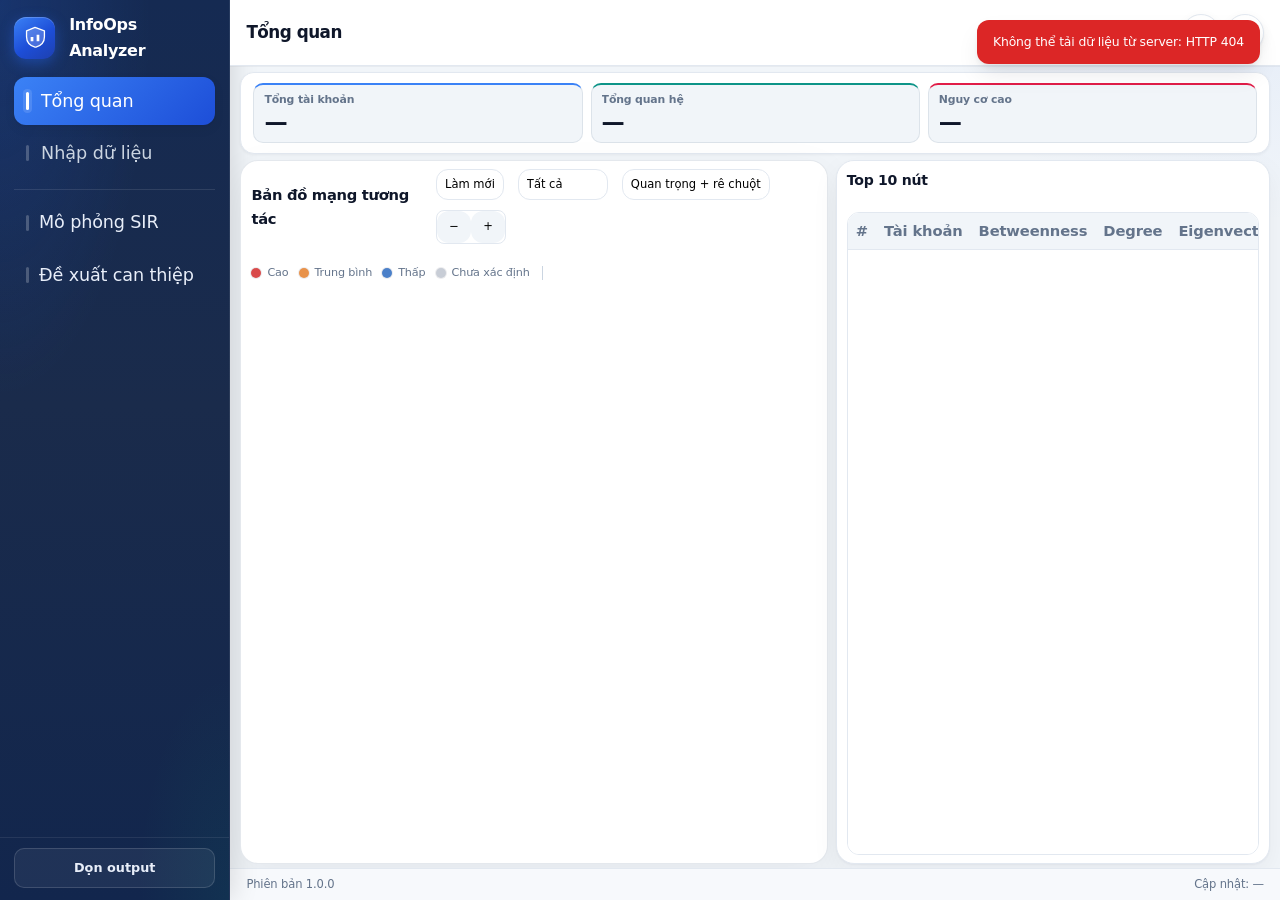
==== html/index.html @ 808a7a1c "update_ngay_21_05_2026_lan_1" ====
<!DOCTYPE html>
<html lang="vi">
<head>
  <meta charset="UTF-8" />
  <meta name="viewport" content="width=device-width, initial-scale=1.0" />
  <title data-i18n="dashboard.docTitle">InfoOps Analyzer</title>
  <link rel="stylesheet" href="/css/styles.css" />
  <link rel="stylesheet" href="/css/graph-viz.css" />
</head>
<body class="dashboard-body dash-pro">
  <div class="app-shell">
    <aside class="sidebar dash-sidebar">
      <div class="dash-sidebar-inner">
        <div class="dash-sidebar-scroll">
        <div class="brand dash-brand">
          <div class="brand-mark dash-brand-icon" aria-hidden="true">
            <svg width="26" height="26" viewBox="0 0 24 24" fill="none" xmlns="http://www.w3.org/2000/svg">
              <path d="M12 2.2 4.2 5.4v5.4c0 4.2 2.8 8.1 7.8 9.6.3.1.6.1.9 0 5-1.5 7.8-5.4 7.8-9.6V5.4L12 2.2z" fill="rgba(255,255,255,.2)" stroke="currentColor" stroke-width="1.2" stroke-linejoin="round"/>
              <path d="M8 11h2.5v4H8zm5.5-2H16v6h-2.5V9z" fill="currentColor"/>
            </svg>
          </div>
          <div>
            <h1>InfoOps Analyzer</h1>
          </div>
        </div>

        <nav class="menu dash-nav" aria-label="Menu chính">
          <span class="menu-item active">
            <span class="dash-nav-glyph dash-nav-glyph--active" aria-hidden="true"></span>
            <span data-i18n="nav.overview">Tổng quan</span>
          </span>
          <button type="button" class="menu-item menu-item-btn" id="menuOpenData">
            <span class="dash-nav-glyph" aria-hidden="true"></span>
            <span data-i18n="nav.dataImport">Nhập dữ liệu</span>
          </button>

          <hr class="dash-nav-divider" aria-hidden="true" />

          <a href="/simulation" class="menu-item menu-item-link">
            <span class="dash-nav-glyph" aria-hidden="true"></span>
            <span data-i18n="nav.sirPageLong">Mô phỏng SIR</span>
          </a>
          <a href="/recommendations" class="menu-item menu-item-link">
            <span class="dash-nav-glyph" aria-hidden="true"></span>
            <span data-i18n="nav.recsPage">Đề xuất can thiệp</span>
          </a>

        </nav>
        </div>

        <footer class="dash-sidebar-footer">
          <button type="button" id="btnCleanupOutputs" class="dash-sidebar-action" data-i18n="dashboard.cleanup">Dọn output cũ</button>
        </footer>
      </div>
    </aside>

    <div id="dataGenModal" class="modal">
      <div class="modal-content">
        <div class="modal-header">
          <h3 data-i18n="dashboard.modalTitle">Tạo dữ liệu mạng</h3>
          <button type="button" class="modal-close" onclick="closeDataGenModal()" aria-label="Close">&times;</button>
        </div>
        <div class="modal-body">
          <div class="form-group">
            <label for="numUsers" data-i18n="dashboard.lblNumUsers">Số người dùng</label>
            <input type="number" id="numUsers" value="500" min="10" max="2000" step="10" />
            <small data-i18n="dashboard.hintUsers">10–2000</small>
          </div>
          <div class="form-group">
            <label for="relationshipProb" data-i18n="dashboard.lblProb">Xác suất có cạnh</label>
            <input type="number" id="relationshipProb" value="0.025" min="0.001" max="0.1" step="0.001" />
            <small data-i18n="dashboard.hintProb">0,001–0,1 (càng cao càng dày)</small>
          </div>
          <div class="form-group">
            <label for="randomSeed" data-i18n="dashboard.lblSeed">Seed</label>
            <input type="number" id="randomSeed" value="42" min="1" max="9999" />
            <small data-i18n="dashboard.hintSeed">Tái lập kết quả</small>
          </div>
          <div class="form-group">
            <label for="dataSource" data-i18n="dashboard.lblSource">Nguồn</label>
            <select id="dataSource">
              <option value="generate" data-i18n="dashboard.srcGen">Sinh ngẫu nhiên</option>
              <option value="upload" data-i18n="dashboard.srcUp">Tải CSV</option>
            </select>
          </div>
          <div class="form-group" id="fileUploadGroup" style="display: none;">
            <label for="dataFile" data-i18n="dashboard.lblFile">File CSV</label>
            <input type="file" id="dataFile" accept=".csv" />
            <small data-i18n="dashboard.hintCsv">Cột: id, name, …</small>
          </div>
        </div>
        <div class="modal-footer">
          <button type="button" onclick="closeDataGenModal()" data-i18n="dashboard.cancel">Hủy</button>
          <button type="button" id="btnConfirmGenerate" class="primary" data-i18n="dashboard.confirmGen">Tạo dữ liệu</button>
        </div>
      </div>
    </div>

    <div class="main-panel dash-main">
      <header class="topbar dash-topbar">
        <div class="dash-topbar-lead">
          <h1 class="topbar-title" data-i18n="dashboard.title">Tổng quan</h1>
        </div>
        <div class="dash-topbar-right">
          <div class="shell-tools dash-shell-tools" role="toolbar" aria-label="Giao diện & ngôn ngữ">
            <button type="button" id="langToggle" class="shell-tool-btn shell-tool-btn--compact" title="English">EN</button>
            <button type="button" id="themeToggle" class="shell-tool-btn shell-tool-btn--compact" title="Chế độ tối">🌙</button>
          </div>
        </div>
      </header>

      <div class="content-wrap">
        <main class="content-area dash-content">
          <section class="metrics-grid dash-metrics dash-metrics--stats" aria-label="Chỉ số mạng">
            <div class="dash-stats-bar card">
              <div class="dash-kpi-row" id="dashKpiRow" aria-label="Chỉ số mạng">
                <article class="dash-kpi dash-kpi--users">
                  <span class="dash-kpi-label" data-i18n="dashboard.metricUsers">Tổng tài khoản</span>
                  <strong class="dash-kpi-value tabular-nums" id="stat-users">—</strong>
                </article>
                <article class="dash-kpi dash-kpi--edges">
                  <span class="dash-kpi-label" data-i18n="dashboard.metricEdges">Tổng quan hệ</span>
                  <strong class="dash-kpi-value tabular-nums" id="stat-edges">—</strong>
                </article>
                <article class="dash-kpi dash-kpi--risk" id="statHighRiskCard">
                  <span class="dash-kpi-label" data-i18n="dashboard.metricHighRisk">Nguy cơ cao</span>
                  <strong class="dash-kpi-value tabular-nums" id="stat-high-risk">—</strong>
                </article>
              </div>
            </div>
          </section>
          <div class="dash-grid-primary">
            <div class="dash-col-graph">
              <section class="graph-panel card dash-graph-card sna-graph-widget" id="dash-graph">
                <div class="panel-header">
                  <h3 data-i18n="dashboard.graphMapTitle">Bản đồ mạng tương tác</h3>
                  <div class="graph-controls">
                    <button type="button" id="refreshGraph" data-i18n="dashboard.refresh">Làm mới</button>
                    <select id="graphFilter" aria-label="Lọc">
                      <option value="all">Tất cả</option>
                      <option value="high">Nguy cơ cao</option>
                      <option value="medium">Trung bình</option>
                      <option value="low">Thấp</option>
                      <option value="hubs">Hub</option>
                    </select>
                    <select id="labelToggle" aria-label="Nhãn">
                      <option value="smart" selected data-i18n="dashboard.labelsSmart">Quan trọng + hover</option>
                      <option value="hover" data-i18n="dashboard.labelsHover">Chỉ hover</option>
                      <option value="off">Ẩn nhãn</option>
                    </select>
                    <div class="dash-zoom-inline">
                      <button type="button" id="zoomOut" aria-label="Zoom out">−</button>
                      <button type="button" id="zoomIn" aria-label="Zoom in">+</button>
                    </div>
                  </div>
                </div>
                <div class="sna-graph-legend" id="clusterLegendRow">
                  <span><span class="sna-risk-dot high"></span><span data-i18n="dashboard.riskHigh">Cao</span></span>
                  <span><span class="sna-risk-dot medium"></span><span data-i18n="dashboard.riskMed">Trung bình</span></span>
                  <span><span class="sna-risk-dot low"></span><span data-i18n="dashboard.riskLow">Thấp</span></span>
                  <span><span class="sna-risk-dot unknown"></span><span data-i18n="dashboard.riskUnknown">Chưa xác định</span></span>
                  <span class="sna-legend-divider" aria-hidden="true"></span>
                  <div id="clusterLegendItems" class="cluster-legend-items sna-cluster-legend"></div>
                </div>
                <div class="sna-graph-canvas-wrap graph-container--sna" id="networkGraphContainer">
                  <div id="networkGraphMount" class="sna-graph-mount" role="img" aria-label="Social network graph"></div>
                </div>
              </section>
            </div>

            <div class="dash-col-table">
              <section class="table-panel card dash-table-card" id="dash-top-nodes">
                <div class="panel-header">
                  <h3 data-i18n="dashboard.topNodes">Top 10 nút</h3>
                </div>
                <div class="table-wrapper dash-table-wrap">
                  <table>
                    <thead>
                      <tr>
                        <th data-i18n="dashboard.thRank">#</th>
                        <th data-i18n="dashboard.thAccount">Tài khoản</th>
                        <th data-i18n="dashboard.thBetw">Betweenness</th>
                        <th data-i18n="dashboard.thDegree">Degree</th>
                        <th data-i18n="dashboard.thEigen">Eigenvector</th>
                      </tr>
                    </thead>
                    <tbody id="topNodesTable"></tbody>
                  </table>
                </div>
              </section>
            </div>

          </div>

          <section id="sirResultPanel" class="sir-result-panel card dash-sir-card dash-sir-offscreen" aria-hidden="true">
            <div class="panel-header space-between">
              <h3 data-i18n="dashboard.sirPanel">Kết quả SIR (nhanh)</h3>
              <span id="sirStatusText" class="badge small" data-i18n="dashboard.sirNone">Chưa chạy</span>
            </div>
          </section>
        </main>
      </div>

      <footer class="app-footer dash-footer">
        <div><span data-i18n="dashboard.footerVer">Phiên bản</span> 1.0.0</div>
        <div><span data-i18n="dashboard.footerUpd">Cập nhật</span>: <span class="tabular-nums" id="footerTimestamp">—</span></div>
      </footer>
    </div>
  </div>
  <script src="/vendor/force-graph.min.js"></script>
  <script src="/js/i18n.js"></script>
  <script src="/js/network-viz.js"></script>
  <script src="/js/script.js"></script>
</body>
</html>
---- css/styles.css ----
:root {
  --bg: #f1f5f9;
  --bg-elevated: #f8fafc;
  --panel: #ffffff;
  --panel-alt: #f1f5f9;
  --text: #0f172a;
  --muted: #64748b;
  --nav: #0f172a;
  --nav-active: #1e293b;
  --accent-blue: #2563eb;
  --accent-blue-soft: rgba(37, 99, 235, 0.12);
  --accent-green: #059669;
  --accent-orange: #d97706;
  --accent-red: #dc2626;
  --shadow: 0 1px 2px rgba(15, 23, 42, 0.06), 0 4px 12px rgba(15, 23, 42, 0.06);
  --shadow-lg: 0 4px 6px -1px rgba(15, 23, 42, 0.07), 0 12px 24px -4px rgba(15, 23, 42, 0.1);
  --border: #e2e8f0;
  --hover: #f1f5f9;
  --success: #059669;
  --warning: #d97706;
  --danger: #dc2626;
  --info: #2563eb;
  --radius: 12px;
  --radius-lg: 16px;
  --radius-xl: 20px;
  --transition: all 0.2s cubic-bezier(0.4, 0, 0.2, 1);
  --font-sans: ui-sans-serif, system-ui, -apple-system, 'Segoe UI', Roboto, 'Helvetica Neue', Arial, sans-serif;
  --sidebar-width: 280px;
  --focus-ring: 0 0 0 3px rgba(37, 99, 235, 0.28);
}

*,
*::before,
*::after {
  box-sizing: border-box;
}

html {
  scroll-behavior: smooth;
}

::selection {
  background: rgba(37, 99, 235, 0.22);
  color: var(--text);
}

/* Floating tools: theme + language */
.shell-tools {
  position: fixed;
  top: 14px;
  right: 14px;
  z-index: 2000;
  display: flex;
  gap: 10px;
}

.shell-tool-btn {
  width: 44px;
  height: 44px;
  border-radius: 999px;
  border: 1px solid var(--border);
  background: var(--panel);
  box-shadow: var(--shadow);
  cursor: pointer;
  display: grid;
  place-items: center;
  font-weight: 700;
  font-size: 0.9rem;
  color: var(--text);
  transition: var(--transition);
}

.shell-tool-btn:hover {
  transform: translateY(-1px);
  border-color: rgba(37, 99, 235, 0.45);
  box-shadow: var(--shadow-lg);
}

.shell-tool-btn:focus-visible {
  outline: none;
  box-shadow: var(--focus-ring);
}

.shell-tool-btn:active {
  transform: translateY(0);
}

.button-link-accent {
  border-color: rgba(37, 99, 235, 0.35);
  background: var(--accent-blue-soft);
  color: var(--accent-blue);
}

.btn-muted {
  border: 1px solid var(--border);
  border-radius: var(--radius);
  padding: 10px 16px;
  color: var(--text);
  background: var(--panel-alt);
  cursor: pointer;
  font-weight: 600;
  font-size: 0.875rem;
  transition: var(--transition);
}

.btn-muted:hover {
  border-color: rgba(37, 99, 235, 0.35);
  background: var(--hover);
}

/* Toasts */
.toast-root {
  position: fixed;
  right: 14px;
  bottom: 14px;
  display: grid;
  gap: 10px;
  z-index: 2200;
}

.toast {
  background: var(--panel);
  border: 1px solid var(--border);
  box-shadow: var(--shadow-lg);
  padding: 12px 14px;
  border-radius: var(--radius);
  max-width: 380px;
  font-size: 0.92rem;
  color: var(--text);
  animation: fadeIn 0.18s ease-out;
}

.toast-success {
  border-color: rgba(16, 185, 129, 0.35);
}

.toast-error {
  border-color: rgba(239, 68, 68, 0.35);
}

.toast-hide {
  opacity: 0;
  transform: translateY(6px);
  transition: opacity 0.18s ease, transform 0.18s ease;
}

.topbar-lead {
  display: flex;
  flex-direction: column;
  gap: 2px;
}

.topbar-sub {
  margin: 0;
  color: var(--muted);
  font-size: 0.92rem;
}

body {
  margin: 0;
  font-family: var(--font-sans);
  background: var(--bg);
  color: var(--text);
  line-height: 1.6;
  letter-spacing: -0.011em;
  -webkit-font-smoothing: antialiased;
  -moz-osx-font-smoothing: grayscale;
}

.tabular-nums {
  font-variant-numeric: tabular-nums;
  font-feature-settings: 'tnum' 1;
}

button,
select {
  font: inherit;
}

/* Loading Animation */
@keyframes spin {
  0% { transform: rotate(0deg); }
  100% { transform: rotate(360deg); }
}

@keyframes pulse {
  0%, 100% { opacity: 1; }
  50% { opacity: 0.5; }
}

@keyframes fadeIn {
  from { opacity: 0; transform: translateY(10px); }
  to { opacity: 1; transform: translateY(0); }
}

@keyframes slideIn {
  from { transform: translateX(-20px); opacity: 0; }
  to { transform: translateX(0); opacity: 1; }
}

.loading {
  animation: pulse 1.5s ease-in-out infinite;
}

.fade-in {
  animation: fadeIn 0.3s ease-out;
}

.slide-in {
  animation: slideIn 0.3s ease-out;
}

.spinner {
  width: 20px;
  height: 20px;
  border: 2px solid var(--border);
  border-top: 2px solid var(--accent-blue);
  border-radius: 50%;
  animation: spin 1s linear infinite;
  display: inline-block;
  margin-right: 8px;
}

.app-shell {
  display: grid;
  grid-template-columns: var(--sidebar-width) 1fr;
  min-height: 100vh;
}

.sidebar {
  background: linear-gradient(165deg, #0c1222 0%, #151e32 45%, #1e293b 100%);
  color: #f1f5f9;
  padding: 28px 22px 32px;
  display: flex;
  flex-direction: column;
  justify-content: space-between;
  box-shadow: 4px 0 24px rgba(0, 0, 0, 0.12);
  position: relative;
  overflow: hidden;
  border-right: 1px solid rgba(148, 163, 184, 0.12);
}

.sidebar::before {
  content: '';
  position: absolute;
  top: 0;
  left: 0;
  right: 0;
  bottom: 0;
  background:
    radial-gradient(ellipse 120% 80% at 0% 0%, rgba(37, 99, 235, 0.18) 0%, transparent 55%),
    radial-gradient(ellipse 80% 50% at 100% 100%, rgba(16, 185, 129, 0.08) 0%, transparent 50%);
  pointer-events: none;
}

.brand {
  display: flex;
  align-items: center;
  gap: 14px;
  margin-bottom: 32px;
  position: relative;
  z-index: 1;
}

.brand-mark {
  width: 52px;
  height: 52px;
  border-radius: 14px;
  background: linear-gradient(145deg, #3b82f6 0%, #1d4ed8 55%, #1e40af 100%);
  display: grid;
  place-items: center;
  font-weight: 800;
  font-size: 1rem;
  letter-spacing: -0.04em;
  color: #fff;
  box-shadow: 0 4px 14px rgba(37, 99, 235, 0.45), inset 0 1px 0 rgba(255, 255, 255, 0.2);
  transition: var(--transition);
}

.brand-mark:hover {
  transform: scale(1.05);
}

.brand h1 {
  margin: 0;
  font-size: 1.12rem;
  font-weight: 700;
  letter-spacing: -0.02em;
}

.brand p {
  margin: 4px 0 0;
  color: #94a3b8;
  font-size: 0.95rem;
}

.menu {
  display: grid;
  gap: 8px;
  position: relative;
  z-index: 1;
}

.menu-item {
  display: flex;
  align-items: center;
  gap: 12px;
  border: none;
  background: transparent;
  color: #cbd5e1;
  padding: 14px 16px;
  border-radius: var(--radius);
  text-align: left;
  cursor: pointer;
  transition: var(--transition);
  position: relative;
  overflow: hidden;
}

.menu-item::before {
  content: '';
  position: absolute;
  top: 0;
  left: -100%;
  width: 100%;
  height: 100%;
  background: linear-gradient(90deg, transparent, rgba(255, 255, 255, 0.1), transparent);
  transition: left 0.5s;
}

.menu-item:hover::before {
  left: 100%;
}

.menu-item:hover,
.menu-item.active {
  background: rgba(59, 130, 246, 0.2);
  color: #ffffff;
  transform: none;
}

.menu-item.active {
  background: linear-gradient(135deg, #3b82f6, #1d4ed8);
  color: #ffffff;
  box-shadow: var(--shadow);
}

.menu-item span {
  font-size: 1.1rem;
  transition: var(--transition);
}

.menu-item:hover .dash-nav-ico,
.menu-item:hover span:not(.dash-nav-glyph) {
  transform: scale(1.1);
}

.sidebar-footer {
  margin-top: 34px;
}

.data-block {
  margin-bottom: 14px;
}

.data-label {
  color: #b8c7e6;
  font-size: 0.85rem;
  margin: 0 0 4px;
}

.data-value {
  margin: 0;
  font-weight: 700;
  font-size: 1.15rem;
}

.status-badge {
  display: inline-flex;
  padding: 12px 14px;
  border-radius: 16px;
  margin-top: 8px;
  font-weight: 600;
}

.status-badge.success {
  background: #1b4c2e;
  color: #d9f7d9;
}

.main-panel {
  display: flex;
  flex-direction: column;
  min-height: 100vh;
  background: var(--bg);
}

.dashboard-body .main-panel {
  background:
    radial-gradient(ellipse 70% 50% at 100% 0%, rgba(37, 99, 235, 0.06) 0%, transparent 50%),
    var(--bg);
}

.sir-page-body .main-panel,
.rec-page-body .main-panel {
  background:
    radial-gradient(ellipse 60% 40% at 0% 0%, rgba(37, 99, 235, 0.05) 0%, transparent 45%),
    var(--bg);
}

.content-wrap {
  flex: 1;
  display: flex;
  flex-direction: column;
}

.topbar {
  display: flex;
  justify-content: space-between;
  align-items: center;
  gap: 16px;
  background: color-mix(in srgb, var(--panel) 88%, transparent);
  padding: 16px 24px;
  border-bottom: 1px solid var(--border);
  position: sticky;
  top: 0;
  z-index: 10;
  backdrop-filter: blur(12px);
  -webkit-backdrop-filter: blur(12px);
}

.topbar-title {
  font-size: 1.28rem;
  font-weight: 750;
  letter-spacing: -0.03em;
  color: var(--text);
}

.topbar-actions {
  display: flex;
  gap: 10px;
  flex-wrap: wrap;
  align-items: center;
  justify-content: flex-end;
}

.topbar-actions button,
.icon-button {
  border: 1px solid var(--border);
  border-radius: var(--radius);
  padding: 10px 16px;
  color: var(--text);
  background: var(--panel);
  cursor: pointer;
  font-weight: 600;
  font-size: 0.875rem;
  box-shadow: 0 1px 0 rgba(255, 255, 255, 0.6) inset;
  transition: var(--transition);
}

.topbar-actions button:hover {
  border-color: rgba(37, 99, 235, 0.35);
  background: var(--bg-elevated);
}

.topbar-actions button:focus-visible {
  outline: none;
  box-shadow: var(--focus-ring);
}

.content-area {
  padding: 24px 26px 32px;
  display: flex;
  flex-direction: column;
  gap: 24px;
  max-width: 1320px;
  margin: 0 auto;
  width: 100%;
}

.metrics-grid {
  display: grid;
  grid-template-columns: repeat(3, minmax(0, 1fr));
  gap: 20px;
  margin-bottom: 24px;
}

.metric-card {
  background: var(--panel);
  border-radius: var(--radius-lg);
  padding: 24px;
  box-shadow: var(--shadow);
  display: flex;
  gap: 20px;
  align-items: center;
  border: 1px solid var(--border);
  transition: var(--transition);
  position: relative;
  overflow: hidden;
}

.metric-card::before {
  content: '';
  position: absolute;
  top: 0;
  left: 0;
  right: 0;
  height: 4px;
  background: linear-gradient(90deg, var(--accent-blue), var(--accent-green), var(--accent-orange), var(--accent-red));
  opacity: 0;
  transition: var(--transition);
}

.metric-card:hover {
  transform: translateY(-2px);
  box-shadow: var(--shadow-lg);
  border-color: rgba(37, 99, 235, 0.18);
}

.metric-card:hover::before {
  opacity: 1;
}

.metric-icon {
  width: 56px;
  height: 56px;
  border-radius: var(--radius);
  display: grid;
  place-items: center;
  font-size: 1.5rem;
  transition: var(--transition);
}

.metric-card:hover .metric-icon {
  transform: scale(1.1);
}

.metric-label {
  margin: 0 0 8px;
  color: var(--muted);
  font-size: 0.95rem;
  font-weight: 500;
}

.metric-card h2 {
  margin: 0;
  font-size: 2rem;
  font-weight: 700;
  background: linear-gradient(135deg, var(--text), var(--muted));
  -webkit-background-clip: text;
  -webkit-text-fill-color: transparent;
  background-clip: text;
}

.metric-change {
  margin: 8px 0 0;
  font-size: 0.9rem;
  font-weight: 500;
  display: flex;
  align-items: center;
  gap: 4px;
}

.metric-change.positive {
  color: var(--success);
}

.metric-change.positive::before {
  content: '↗';
  font-size: 0.8rem;
}

.metric-card.blue .metric-icon {
  background: linear-gradient(135deg, rgba(59, 130, 246, 0.1), rgba(59, 130, 246, 0.2));
  color: var(--accent-blue);
}

.metric-card.green .metric-icon {
  background: linear-gradient(135deg, rgba(16, 185, 129, 0.1), rgba(16, 185, 129, 0.2));
  color: var(--accent-green);
}

.metric-card.orange .metric-icon {
  background: linear-gradient(135deg, rgba(245, 158, 11, 0.1), rgba(245, 158, 11, 0.2));
  color: var(--accent-orange);
}

.metric-card.red .metric-icon {
  background: linear-gradient(135deg, rgba(239, 68, 68, 0.1), rgba(239, 68, 68, 0.2));
  color: var(--accent-red);
}

.dashboard-grid {
  display: grid;
  grid-template-columns: 2.4fr 1fr;
  gap: 22px;
  align-items: start;
}

.card {
  background: var(--panel);
  border-radius: var(--radius-lg);
  padding: 22px;
  box-shadow: var(--shadow);
  border: 1px solid var(--border);
  transition: var(--transition);
  position: relative;
}

.card::after {
  content: '';
  position: absolute;
  inset: 0;
  border-radius: inherit;
  pointer-events: none;
  box-shadow: inset 0 1px 0 rgba(255, 255, 255, 0.65);
  opacity: 0.9;
}

[data-theme='dark'] .card::after {
  box-shadow: inset 0 1px 0 rgba(255, 255, 255, 0.04);
  opacity: 1;
}

.card:hover {
  box-shadow: var(--shadow-lg);
}

.graph-panel {
  display: flex;
  flex-direction: column;
  gap: 18px;
  position: relative;
}

.panel-header {
  display: flex;
  align-items: center;
  justify-content: space-between;
  gap: 14px;
}

.panel-header h3 {
  margin: 0;
  font-size: 1.05rem;
  font-weight: 700;
  letter-spacing: -0.02em;
  color: var(--text);
}

.panel-header .subtext {
  margin: 6px 0 0;
  color: var(--muted);
  font-size: 0.93rem;
}

.panel-header.space-between {
  justify-content: space-between;
}

.graph-controls {
  display: flex;
  align-items: center;
  gap: 10px;
  flex-wrap: wrap;
}

.graph-controls label {
  display: flex;
  align-items: center;
  gap: 8px;
  color: var(--muted);
  font-size: 0.95rem;
  font-weight: 500;
}

.graph-controls select,
.graph-controls button {
  appearance: none;
  border-radius: var(--radius);
  border: 1px solid var(--border);
  padding: 10px 12px;
  background: var(--panel);
  cursor: pointer;
  transition: var(--transition);
  font-size: 0.9rem;
  font-weight: 500;
}

.graph-controls select:hover,
.graph-controls button:hover {
  border-color: var(--accent-blue);
  box-shadow: 0 0 0 3px rgba(59, 130, 246, 0.1);
}

.legend-row {
  display: flex;
  gap: 18px;
  flex-wrap: wrap;
  font-size: 0.92rem;
  color: var(--muted);
}

.legend-dot {
  width: 12px;
  height: 12px;
  display: inline-block;
  margin-right: 8px;
  border-radius: 50%;
  box-shadow: 0 0 0 2px rgba(255, 255, 255, 0.8);
}

.legend-dot.high { background: #d94a4a; }
.legend-dot.medium { background: #e8924a; }
.legend-dot.low { background: #4b80c9; }
.legend-dot.unknown { background: #c8cdd6; }

.legend-title {
  font-weight: 600;
  color: var(--text);
  margin-right: 6px;
}

.cluster-legend-items {
  display: inline-flex;
  flex-wrap: wrap;
  gap: 14px;
  align-items: center;
}

.cluster-legend-items span {
  display: inline-flex;
  align-items: center;
  gap: 6px;
}

.cluster-legend-dot {
  width: 10px;
  height: 10px;
  border-radius: 50%;
  display: inline-block;
  flex-shrink: 0;
  box-shadow: 0 0 0 2px rgba(255, 255, 255, 0.8);
}

.graph-container {
  position: relative;
  border-radius: var(--radius-lg);
  background: linear-gradient(180deg, var(--panel-alt) 0%, var(--panel) 28%);
  border: 1px solid var(--border);
  overflow: hidden;
  min-height: 520px;
  box-shadow: inset 0 1px 0 rgba(255, 255, 255, 0.5), inset 0 -1px 0 rgba(15, 23, 42, 0.04);
}

#networkGraph {
  width: 100%;
  height: 100%;
  display: block;
  shape-rendering: geometricPrecision;
  overflow: visible;
}

.graph-layer-nodes circle.net-node {
  transition: fill 0.22s ease, stroke 0.22s ease, stroke-width 0.18s ease, opacity 0.2s ease;
}

.graph-layer-nodes circle.net-node:hover {
  stroke: #2563eb !important;
  stroke-width: 2.4px !important;
}

.graph-layer-edges path {
  transition: opacity 0.2s ease;
}

.graph-container--focus:hover .graph-layer-edges path {
  opacity: 0.92;
}

.zoom-controls {
  position: absolute;
  top: 18px;
  right: 18px;
  display: grid;
  gap: 8px;
}

.zoom-controls button {
  width: 44px;
  height: 44px;
  border-radius: var(--radius);
  border: 1px solid var(--border);
  background: var(--panel);
  font-size: 1.2rem;
  cursor: pointer;
  transition: var(--transition);
  box-shadow: var(--shadow);
}

.zoom-controls button:hover {
  background: var(--hover);
  border-color: var(--accent-blue);
  transform: scale(1.05);
}

.note {
  color: var(--muted);
  font-size: 0.92rem;
  padding: 12px 16px;
  background: var(--panel-alt);
  border-radius: var(--radius);
  border-left: 4px solid var(--accent-blue);
}

/* Loading overlay */
.loading-overlay {
  position: absolute;
  top: 0;
  left: 0;
  right: 0;
  bottom: 0;
  background: rgba(255, 255, 255, 0.9);
  display: flex;
  align-items: center;
  justify-content: center;
  flex-direction: column;
  gap: 12px;
  border-radius: var(--radius-lg);
  z-index: 10;
}

.loading-overlay .spinner {
  width: 32px;
  height: 32px;
  border-width: 3px;
}

.table-panel {
  display: flex;
  flex-direction: column;
  gap: 16px;
}

.sir-result-panel {
  display: flex;
  flex-direction: column;
  gap: 18px;
  background: var(--panel);
  border-radius: var(--radius-lg);
  border: 1px solid var(--border);
  padding: 22px;
}

.sir-result-grid {
  display: grid;
  grid-template-columns: repeat(4, minmax(100px, 1fr));
  gap: 18px;
}

.sir-result-grid .full-width {
  grid-column: span 4;
}

.result-label {
  margin: 0 0 6px;
  font-size: 0.9rem;
  color: var(--muted);
}

.result-value {
  margin: 0;
  font-size: 1.2rem;
  font-weight: 700;
  color: var(--text);
}

.result-value.light {
  font-size: 0.95rem;
  font-weight: 500;
  color: var(--muted);
  word-break: break-all;
}

.sir-result-panel.active {
  box-shadow: var(--shadow-lg);
}

.table-wrapper {
  overflow-x: auto;
  border-radius: var(--radius);
  border: 1px solid var(--border);
  background: var(--panel);
}

table {
  width: 100%;
  border-collapse: collapse;
  min-width: 680px;
}

th,
td {
  padding: 14px 12px;
  text-align: left;
  border-bottom: 1px solid var(--border);
  transition: var(--transition);
}

th {
  color: var(--muted);
  font-weight: 600;
  font-size: 0.92rem;
  background: var(--panel-alt);
  position: sticky;
  top: 0;
}

td {
  font-size: 0.95rem;
  color: var(--text);
}

tbody tr {
  cursor: pointer;
  transition: background-color 0.15s ease;
}

tbody tr:hover {
  background: var(--accent-blue-soft);
}

tbody tr:hover td {
  color: inherit;
}

.badge {
  display: inline-flex;
  padding: 8px 12px;
  border-radius: 999px;
  font-size: 0.8rem;
  letter-spacing: 0.01em;
  font-weight: 500;
  transition: var(--transition);
}

.badge.small {
  background: var(--panel-alt);
  color: var(--muted);
}

.badge.danger {
  background: linear-gradient(135deg, rgba(239, 68, 68, 0.1), rgba(239, 68, 68, 0.2));
  color: var(--danger);
  border: 1px solid rgba(239, 68, 68, 0.2);
}

.badge.orange {
  background: linear-gradient(135deg, rgba(245, 158, 11, 0.1), rgba(245, 158, 11, 0.2));
  color: var(--warning);
  border: 1px solid rgba(245, 158, 11, 0.2);
}

.badge.green {
  background: linear-gradient(135deg, rgba(16, 185, 129, 0.1), rgba(16, 185, 129, 0.2));
  color: var(--success);
  border: 1px solid rgba(16, 185, 129, 0.2);
}

.badge.orange {
  background: #fff7ed;
  color: #c2410c;
}

.badge.green {
  background: #dcfce7;
  color: #166534;
}

.profile-panel,
.cluster-panel,
.recommendation-panel {
  display: grid;
  gap: 18px;
}

.profile-card {
  display: flex;
  align-items: center;
  gap: 18px;
  padding: 20px;
  background: linear-gradient(135deg, var(--panel-alt), var(--panel));
  border-radius: var(--radius-lg);
  border: 1px solid var(--border);
  transition: var(--transition);
}

.profile-card:hover {
  transform: translateY(-2px);
  box-shadow: var(--shadow-lg);
}

.profile-avatar {
  width: 80px;
  height: 80px;
  background: linear-gradient(135deg, #3b82f6, #1d4ed8);
  border-radius: var(--radius-lg);
  display: grid;
  place-items: center;
  font-size: 2rem;
  box-shadow: var(--shadow);
  transition: var(--transition);
}

.profile-card:hover .profile-avatar {
  transform: scale(1.05);
}

.profile-card h3 {
  margin: 0 0 6px;
  font-size: 1.1rem;
  font-weight: 600;
}

.profile-metrics {
  display: grid;
  grid-template-columns: repeat(2, minmax(0, 1fr));
  gap: 14px;
}

.profile-metrics div {
  background: var(--panel);
  border-radius: var(--radius);
  padding: 16px;
  border: 1px solid var(--border);
  transition: var(--transition);
}

.profile-metrics div:hover {
  background: var(--hover);
  transform: translateY(-1px);
}

.profile-metrics span {
  display: block;
  color: var(--muted);
  margin-bottom: 6px;
  font-size: 0.88rem;
  font-weight: 500;
}

.profile-metrics strong {
  font-size: 1.05rem;
  font-weight: 600;
  color: var(--text);
}

.profile-meta p {
  margin: 0 0 10px;
  line-height: 1.6;
  color: var(--text);
  font-size: 0.95rem;
}

.cluster-list,
.recommendation-list {
  list-style: none;
  padding: 0;
  margin: 0;
  display: grid;
  gap: 12px;
}

.cluster-item,
.recommendation-item {
  background: var(--panel);
  border-radius: var(--radius);
  padding: 16px;
  display: flex;
  justify-content: space-between;
  align-items: center;
  gap: 12px;
  border: 1px solid var(--border);
  transition: var(--transition);
  cursor: pointer;
}

.cluster-item:hover,
.recommendation-item:hover {
  transform: translateY(-2px);
  box-shadow: var(--shadow);
  border-color: var(--accent-blue);
}

.cluster-label {
  display: inline-flex;
  align-items: center;
  gap: 8px;
  font-weight: 600;
  color: var(--text);
}

.cluster-chip {
  width: 12px;
  height: 12px;
  border-radius: 50%;
  box-shadow: 0 0 0 2px rgba(255, 255, 255, 0.8);
}

.recommendation-item strong {
  background: linear-gradient(135deg, rgba(59, 130, 246, 0.1), rgba(59, 130, 246, 0.2));
  color: var(--accent-blue);
  border-radius: 999px;
  padding: 6px 12px;
  font-size: 0.9rem;
  font-weight: 600;
  border: 1px solid rgba(59, 130, 246, 0.2);
}

.recommendation-item.red strong {
  background: linear-gradient(135deg, rgba(239, 68, 68, 0.1), rgba(239, 68, 68, 0.2));
  color: var(--danger);
  border-color: rgba(239, 68, 68, 0.2);
}

.recommendation-item.orange strong {
  background: linear-gradient(135deg, rgba(245, 158, 11, 0.1), rgba(245, 158, 11, 0.2));
  color: var(--warning);
  border-color: rgba(245, 158, 11, 0.2);
}

.recommendation-item.green strong {
  background: linear-gradient(135deg, rgba(16, 185, 129, 0.1), rgba(16, 185, 129, 0.2));
  color: var(--success);
  border-color: rgba(16, 185, 129, 0.2);
}

.app-footer {
  display: flex;
  justify-content: space-between;
  align-items: center;
  padding: 16px 28px 20px;
  color: var(--muted);
  font-size: 0.875rem;
  border-top: 1px solid transparent;
}

.dashboard-body .app-footer,
.sir-page-body .app-footer,
.rec-page-body .app-footer {
  border-top-color: var(--border);
  background: color-mix(in srgb, var(--panel) 40%, transparent);
}

@media (max-width: 1280px) {
  .dashboard-grid {
    grid-template-columns: 1fr;
  }
}

@media (max-width: 900px) {
  .app-shell {
    grid-template-columns: 1fr;
  }
  .sidebar {
    flex-direction: row;
    align-items: flex-start;
    padding: 20px;
    overflow-x: auto;
  }
  .menu {
    grid-auto-flow: column;
    column-gap: 10px;
  }
  .sidebar-footer {
    display: none;
  }
}

/* Dark Mode Toggle */
.theme-toggle {
  position: fixed;
  top: 20px;
  right: 20px;
  width: 50px;
  height: 50px;
  border-radius: 50%;
  border: none;
  background: var(--panel);
  box-shadow: var(--shadow);
  cursor: pointer;
  display: flex;
  align-items: center;
  justify-content: center;
  font-size: 1.2rem;
  transition: var(--transition);
  z-index: 1000;
}

.theme-toggle:hover {
  transform: scale(1.05);
  box-shadow: var(--shadow-lg);
}

/* Dark Mode Variables */
[data-theme="dark"] {
  --bg: #0b1120;
  --bg-elevated: #111827;
  --panel: #151f33;
  --panel-alt: #1a2744;
  --text: #f1f5f9;
  --muted: #94a3b8;
  --border: rgba(148, 163, 184, 0.18);
  --hover: rgba(148, 163, 184, 0.1);
  --accent-blue: #60a5fa;
  --accent-blue-soft: rgba(96, 165, 250, 0.12);
  --accent-red: #f87171;
  --accent-orange: #fb923c;
  --accent-green: #34d399;
  --danger: #f87171;
  --warning: #fb923c;
  --success: #34d399;
  --shadow: 0 4px 6px -1px rgba(0, 0, 0, 0.35), 0 2px 4px -1px rgba(0, 0, 0, 0.22);
  --shadow-lg: 0 12px 24px -4px rgba(0, 0, 0, 0.45);
}

[data-theme="dark"] .loading-overlay {
  background: rgba(15, 23, 42, 0.88);
}

[data-theme="dark"] .graph-container {
  background: linear-gradient(180deg, var(--panel-alt) 0%, var(--panel) 35%);
  box-shadow: inset 0 1px 0 rgba(255, 255, 255, 0.05);
}

[data-theme="dark"] .topbar-actions button {
  box-shadow: none;
  background: var(--panel-alt);
}

[data-theme="dark"] .app-footer {
  border-top: 1px solid var(--border);
  margin-top: auto;
}

/* Additional Responsive Improvements */
@media (max-width: 1200px) {
  .dashboard-grid {
    grid-template-columns: 1fr 1fr;
    grid-template-areas:
      "metrics metrics"
      "graph graph"
      "table table"
      "profile clusters"
      "recommendations recommendations";
  }
}

@media (max-width: 768px) {
  .dashboard-grid {
    grid-template-columns: 1fr;
    grid-template-areas:
      "metrics"
      "graph"
      "table"
      "profile"
      "clusters"
      "recommendations";
  }

  .metric-grid {
    grid-template-columns: repeat(2, 1fr);
  }

  .graph-controls {
    flex-direction: column;
    align-items: stretch;
  }

  .graph-controls select,
  .graph-controls button {
    width: 100%;
  }

  .profile-card {
    flex-direction: column;
    text-align: center;
  }

  .profile-metrics {
    grid-template-columns: 1fr;
  }

  .cluster-item,
  .recommendation-item {
    flex-direction: column;
    align-items: flex-start;
    gap: 8px;
  }
}

@media (max-width: 480px) {
  .metric-grid {
    grid-template-columns: 1fr;
  }

  .legend-row {
    flex-direction: column;
    gap: 8px;
  }

  .zoom-controls {
    top: 10px;
    right: 10px;
  }

  .zoom-controls button {
    width: 36px;
    height: 36px;
    font-size: 1rem;
  }

  .theme-toggle {
    top: 10px;
    right: 10px;
    width: 40px;
    height: 40px;
    font-size: 1rem;
  }
}

/* Animation Classes */
.fade-in {
  animation: fadeIn 0.5s ease-out;
}

.slide-up {
  animation: slideUp 0.5s ease-out;
}

@keyframes fadeIn {
  from { opacity: 0; }
  to { opacity: 1; }
}

@keyframes slideUp {
  from {
    opacity: 0;
    transform: translateY(20px);
  }
  to {
    opacity: 1;
    transform: translateY(0);
  }
}

/* Loading States */
.loading {
  opacity: 0.6;
  pointer-events: none;
}

.loading::after {
  content: '';
  position: absolute;
  top: 50%;
  left: 50%;
  width: 20px;
  height: 20px;
  margin: -10px 0 0 -10px;
  border: 2px solid var(--accent-blue);
  border-top: 2px solid transparent;
  border-radius: 50%;
  animation: spin 1s linear infinite;
}

/* Success/Error States */
.success {
  border-color: var(--success);
  background: linear-gradient(135deg, rgba(16, 185, 129, 0.1), rgba(16, 185, 129, 0.2));
}

.error {
  border-color: var(--danger);
  background: linear-gradient(135deg, rgba(239, 68, 68, 0.1), rgba(239, 68, 68, 0.2));
}

/* Modal Styles */
.modal {
  display: none;
  position: fixed;
  top: 0;
  left: 0;
  width: 100%;
  height: 100%;
  background: rgba(15, 23, 42, 0.45);
  backdrop-filter: blur(4px);
  -webkit-backdrop-filter: blur(4px);
  z-index: 2000;
  animation: fadeIn 0.3s ease-out;
}

.modal.show {
  display: flex;
  align-items: center;
  justify-content: center;
}

.modal-content {
  background: var(--panel);
  border-radius: var(--radius-xl);
  box-shadow: var(--shadow-lg), 0 0 0 1px rgba(15, 23, 42, 0.04);
  max-width: 500px;
  width: min(500px, 92vw);
  max-height: 90vh;
  overflow-y: auto;
  animation: slideUp 0.3s ease-out;
}

.modal-header {
  display: flex;
  justify-content: space-between;
  align-items: center;
  padding: 20px 24px;
  border-bottom: 1px solid var(--border);
}

.modal-header h3 {
  margin: 0;
  font-size: 1.25rem;
  font-weight: 600;
  color: var(--text);
}

.modal-close {
  background: none;
  border: none;
  font-size: 1.5rem;
  cursor: pointer;
  color: var(--muted);
  padding: 4px;
  border-radius: 50%;
  width: 32px;
  height: 32px;
  display: flex;
  align-items: center;
  justify-content: center;
  transition: var(--transition);
}

.modal-close:hover {
  background: var(--hover);
  color: var(--text);
}

.modal-body {
  padding: 24px;
  display: grid;
  gap: 20px;
}

.form-group {
  display: grid;
  gap: 8px;
}

.form-group label {
  font-weight: 500;
  color: var(--text);
  font-size: 0.95rem;
}

.form-group input,
.form-group select {
  padding: 12px 16px;
  border: 1px solid var(--border);
  border-radius: var(--radius);
  background: var(--panel);
  color: var(--text);
  font-size: 1rem;
  transition: var(--transition);
}

.form-group input:focus,
.form-group select:focus {
  outline: none;
  border-color: var(--accent-blue);
  box-shadow: 0 0 0 3px rgba(59, 130, 246, 0.1);
}

.form-group small {
  color: var(--muted);
  font-size: 0.85rem;
}

.modal-footer {
  display: flex;
  justify-content: flex-end;
  gap: 12px;
  padding: 20px 24px;
  border-top: 1px solid var(--border);
}

.modal-footer button {
  padding: 10px 20px;
  border: none;
  border-radius: var(--radius);
  font-weight: 500;
  cursor: pointer;
  transition: var(--transition);
}

.modal-footer button:hover {
  transform: translateY(-1px);
}

.modal-footer button.primary {
  background: var(--accent-blue);
  color: white;
}

.modal-footer button.primary:hover {
  background: #2563eb;
  box-shadow: var(--shadow);
}

/* --- Giao diện một trang: ẩn/hiện view --- */
.app-view {
  display: none;
}

.app-view.is-active {
  display: block;
}

/* --- Khối mô phỏng SIR (gộp từ simulation.html) --- */
.simulation-container {
  display: grid;
  grid-template-columns: minmax(280px, 360px) 1fr;
  gap: 24px;
  padding: 4px 0 24px;
  min-height: calc(100vh - 140px);
}

.sim-controls-panel {
  background: var(--panel);
  border-radius: var(--radius-lg);
  padding: 22px;
  box-shadow: var(--shadow);
  overflow-y: auto;
  max-height: calc(100vh - 200px);
  border: 1px solid var(--border);
}

.sim-controls-panel h3 {
  margin: 0 0 18px;
  font-size: 1rem;
  font-weight: 700;
  letter-spacing: -0.02em;
  padding-bottom: 12px;
  border-bottom: 1px solid var(--border);
}

.model-tabs {
  display: flex;
  gap: 8px;
  margin-bottom: 20px;
  padding: 4px;
  background: var(--panel-alt);
  border-radius: var(--radius);
  border: 1px solid var(--border);
}

.tab-btn {
  flex: 1;
  padding: 10px 12px;
  border: none;
  background: transparent;
  border-radius: 10px;
  cursor: pointer;
  font-size: 0.8125rem;
  font-weight: 600;
  color: var(--muted);
  transition: var(--transition);
}

.tab-btn:hover {
  color: var(--text);
  background: rgba(255, 255, 255, 0.6);
}

[data-theme='dark'] .tab-btn:hover {
  background: rgba(255, 255, 255, 0.06);
}

.tab-btn.active,
.tab-btn.sim-tab-model.active {
  background: var(--panel);
  color: var(--accent-blue);
  box-shadow: var(--shadow);
}

.model-controls {
  display: flex;
  flex-direction: column;
  gap: 14px;
}

.sim-run-btn {
  padding: 12px 18px;
  background: linear-gradient(180deg, #3b82f6 0%, #2563eb 100%);
  color: #fff;
  border: none;
  border-radius: var(--radius);
  cursor: pointer;
  font-weight: 600;
  font-size: 0.9rem;
  width: 100%;
  box-shadow: 0 2px 8px rgba(37, 99, 235, 0.35), inset 0 1px 0 rgba(255, 255, 255, 0.2);
  transition: var(--transition);
}

.sim-run-btn:hover {
  filter: brightness(1.05);
  transform: translateY(-1px);
}

.sim-run-btn:disabled {
  opacity: 0.55;
  cursor: not-allowed;
}

.sim-status-msg {
  padding: 12px 14px;
  border-radius: var(--radius);
  font-size: 0.8125rem;
  margin-top: 12px;
  text-align: center;
  font-weight: 500;
}

.sim-status-msg.success {
  background: color-mix(in srgb, var(--success) 14%, var(--panel));
  color: var(--success);
  border: 1px solid color-mix(in srgb, var(--success) 28%, var(--border));
}

.sim-status-msg.error {
  background: color-mix(in srgb, var(--danger) 12%, var(--panel));
  color: var(--danger);
  border: 1px solid color-mix(in srgb, var(--danger) 28%, var(--border));
}

.sim-status-msg.loading {
  background: color-mix(in srgb, var(--info) 12%, var(--panel));
  color: var(--info);
  border: 1px solid color-mix(in srgb, var(--info) 25%, var(--border));
}

.sim-results-panel {
  background: var(--panel);
  border-radius: var(--radius-lg);
  padding: 22px;
  box-shadow: var(--shadow);
  display: flex;
  flex-direction: column;
  overflow: hidden;
  border: 1px solid var(--border);
  min-height: min(calc(100vh - 160px), 1100px);
}

.sim-results-panel .results-tabs {
  display: flex;
  gap: 8px;
  border-bottom: 2px solid var(--border);
  margin-bottom: 16px;
  flex-wrap: wrap;
}

.sim-results-panel .result-tab-btn {
  padding: 10px 14px;
  background: transparent;
  border: none;
  border-bottom: 3px solid transparent;
  cursor: pointer;
  font-weight: 500;
  color: var(--muted);
}

.sim-results-panel .result-tab-btn.active {
  color: var(--accent-blue);
  border-bottom-color: var(--accent-blue);
}

.sim-results-panel .result-tab-content {
  flex: 1;
  overflow-y: auto;
  display: none;
}

.sim-results-panel .result-tab-content.active {
  display: flex;
  flex-direction: column;
}

.sim-chart-wrap {
  position: relative;
  width: 100%;
  margin-bottom: 12px;
}

/* Biểu đồ SIR / so sánh — ưu tiên diện tích lớn (Chart.js fill theo chiều cao ô) */
.sim-chart-wrap.sir-chart-tall {
  height: clamp(480px, min(68vh, 100vh - 200px), 980px);
  min-height: 420px;
}

@media (max-width: 640px) {
  .sim-chart-wrap.sir-chart-tall {
    height: clamp(300px, 48vh, 520px);
    min-height: 260px;
  }
}

.sim-results-panel .chart-info {
  text-align: center;
  font-size: 12px;
  color: var(--muted);
  margin: 0;
}

.sim-stats-grid {
  display: grid;
  grid-template-columns: repeat(2, 1fr);
  gap: 14px;
  margin-bottom: 16px;
}

#view-simulation .stat-card {
  background: var(--panel-alt);
  padding: 14px;
  border-radius: 8px;
  display: flex;
  gap: 10px;
  align-items: center;
  border: 1px solid var(--border);
}

#view-simulation .stat-label {
  font-size: 12px;
  color: var(--muted);
  margin: 0;
}

#view-simulation .stat-card h3 {
  margin: 4px 0 0;
  font-size: 18px;
}

#view-simulation .additional-stats {
  background: var(--panel-alt);
  padding: 14px;
  border-radius: 8px;
  border: 1px solid var(--border);
}

#view-simulation .additional-stats table {
  width: 100%;
  border-collapse: collapse;
  font-size: 12px;
}

#view-simulation .additional-stats td {
  padding: 6px;
  border-bottom: 1px solid var(--border);
}

#view-simulation .comparison-table {
  overflow-x: auto;
}

#view-simulation .comparison-table table {
  width: 100%;
  border-collapse: collapse;
  font-size: 12px;
}

#view-simulation .comparison-table th,
#view-simulation .comparison-table td {
  padding: 10px;
  text-align: left;
  border-bottom: 1px solid var(--border);
}

#view-simulation .comparison-table th {
  background: var(--panel-alt);
  font-weight: 600;
}

@media (max-width: 960px) {
  .simulation-container {
    grid-template-columns: 1fr;
  }

  .sim-controls-panel {
    max-height: none;
  }
}

/* --- Trang /simulation --- */
.sir-page-body .sir-page-shell {
  min-height: 100vh;
}

.menu-item-link {
  display: flex;
  align-items: center;
  gap: 10px;
  text-decoration: none;
  color: inherit;
  width: 100%;
  text-align: left;
  background: transparent;
  border: none;
  cursor: pointer;
  padding: 12px 14px;
  border-radius: var(--radius);
  font: inherit;
}

.menu-item-link:hover {
  background: var(--hover);
}

.button-link {
  display: inline-flex;
  align-items: center;
  padding: 10px 16px;
  border-radius: var(--radius);
  border: 1px solid var(--border);
  background: var(--panel);
  color: var(--text);
  text-decoration: none;
  font-weight: 600;
  font-size: 0.875rem;
  transition: var(--transition);
  box-shadow: 0 1px 0 rgba(255, 255, 255, 0.5) inset;
}

.button-link:hover {
  border-color: rgba(37, 99, 235, 0.4);
  color: var(--accent-blue);
  background: var(--bg-elevated);
}

.button-link:focus-visible {
  outline: none;
  box-shadow: var(--focus-ring);
}

.sir-intro {
  margin: 0 0 16px;
  max-width: 900px;
  color: var(--muted);
  font-size: 0.95rem;
  line-height: 1.55;
}

.sir-note-small {
  margin: 8px 0 0;
  font-size: 12px;
  color: var(--muted);
  line-height: 1.45;
}

/* Xem kết quả — một dòng gọn (trang /simulation) */
.sir-run-picker--compact {
  display: flex;
  align-items: center;
  flex-wrap: wrap;
  gap: 8px 10px;
  margin-bottom: 8px;
  padding: 0;
  background: none;
  border: none;
  box-shadow: none;
}

.sir-run-picker--compact .sir-run-picker-label {
  font-size: 0.8125rem;
  font-weight: 600;
  color: var(--muted);
  margin: 0;
  white-space: nowrap;
}

.sir-run-picker--compact .sir-run-select-wrap {
  position: relative;
  flex: 1;
  min-width: 160px;
  max-width: 360px;
}

.sir-run-picker--compact .sir-run-select {
  appearance: none;
  -webkit-appearance: none;
  width: 100%;
  padding: 5px 28px 5px 10px;
  font-size: 0.8125rem;
  font-weight: 500;
  line-height: 1.3;
  border: 1px solid var(--border);
  border-radius: 8px;
  background: var(--panel-alt);
  color: var(--text);
  cursor: pointer;
  transition: border-color 0.15s ease;
}

.sir-run-picker--compact .sir-run-select:hover {
  border-color: color-mix(in srgb, var(--accent-blue) 35%, var(--border));
}

.sir-run-picker--compact .sir-run-select:focus {
  outline: none;
  border-color: var(--accent-blue);
  box-shadow: var(--focus-ring, 0 0 0 2px color-mix(in srgb, var(--accent-blue) 22%, transparent));
}

.sir-run-picker--compact .sir-run-select-chevron {
  position: absolute;
  right: 10px;
  top: 50%;
  width: 7px;
  height: 7px;
  margin-top: -4px;
  border-right: 2px solid var(--muted);
  border-bottom: 2px solid var(--muted);
  transform: rotate(45deg);
  pointer-events: none;
}

.sir-run-picker--compact .sir-run-picker-count {
  font-size: 0.6875rem;
  font-weight: 600;
  padding: 2px 7px;
  border-radius: 999px;
  background: color-mix(in srgb, var(--accent-blue) 12%, var(--panel));
  color: var(--accent-blue);
  border: 1px solid color-mix(in srgb, var(--accent-blue) 22%, transparent);
  white-space: nowrap;
}

.sir-results-strip {
  display: grid;
  grid-template-columns: repeat(auto-fit, minmax(140px, 1fr));
  gap: 12px;
  margin-bottom: 16px;
}

.sir-strip-card {
  background: var(--panel-alt);
  border: 1px solid var(--border);
  border-radius: var(--radius);
  padding: 12px 14px;
  display: flex;
  flex-direction: column;
  gap: 4px;
}

.sir-strip-label {
  font-size: 11px;
  text-transform: uppercase;
  letter-spacing: 0.04em;
  color: var(--muted);
}

.sir-strip-card strong {
  font-size: 1.25rem;
  color: var(--text);
}

/* Trang /simulation: vừa khung nhìn — biểu đồ co theo phần còn lại, hạn chế cuộn dọc */
.sir-page-body .sir-page-main.dash-content {
  display: flex;
  flex-direction: column;
  flex: 1;
  min-height: 0;
  overflow: hidden;
  gap: 8px;
}

.sir-page-main .simulation-container {
  flex: 1;
  min-height: 0;
  max-height: 100%;
  align-items: stretch;
  padding-bottom: 0;
}

.sir-page-main .sim-controls-panel {
  max-height: 100%;
  height: auto;
  align-self: stretch;
  overflow-y: auto;
}

.sir-page-main .sim-results-panel {
  flex: 1;
  min-height: 0;
  max-height: 100%;
  height: auto;
  overflow: hidden;
  padding: 12px 14px 10px;
}

.sir-page-main .sim-results-panel > #sirResultsStrip {
  margin-bottom: 8px;
  gap: 8px;
}

.sir-page-main .sim-results-panel .sir-strip-card {
  padding: 8px 10px;
}

.sir-page-main .sim-results-panel .sir-strip-card strong {
  font-size: 1.05rem;
}

.sir-page-main .sim-results-panel > #sirRunPicker,
.sir-page-main .sim-results-panel > .results-tabs {
  flex-shrink: 0;
}

.sir-page-main .sim-results-panel .results-tabs {
  margin-bottom: 6px;
}

.sir-page-main .sim-results-panel .result-tab-btn {
  padding: 6px 10px;
  font-size: 0.8125rem;
}

.sir-page-main .sim-results-panel .result-tab-content {
  flex: 1;
  min-height: 0;
  overflow: hidden;
}

.sir-page-main .sim-results-panel .result-tab-content.active {
  display: flex;
  flex-direction: column;
}

.sir-page-main #sir-stats-tab.result-tab-content.active {
  overflow-y: auto;
}

.sir-page-main #sir-comparison-tab.result-tab-content.active {
  overflow: hidden;
}

/* Biểu đồ S–I–R: trọng tâm — chiếm hết phần còn lại */
.sir-page-main #sir-chart-tab.result-tab-content.active {
  flex: 1;
  min-height: 0;
}

.sir-page-main #sir-chart-tab.result-tab-content.active .sim-chart-wrap.sir-chart-tall {
  flex: 1 1 0;
  min-height: 0;
  height: 100%;
  max-height: none;
  margin-bottom: 0;
}

.sir-page-main #sir-comparison-tab.result-tab-content.active .sim-chart-wrap.sir-chart-tall {
  flex: 1 1 0;
  min-height: min(320px, 48vh);
  height: 100%;
  max-height: none;
  margin-bottom: 8px;
}

.sir-page-main #sir-comparison-tab .sim-cmp-table-wrap {
  flex: 0 0 auto;
  max-height: min(180px, 22vh);
  overflow-x: auto;
  overflow-y: auto;
}

@media (max-width: 960px) {
  .sir-page-main .simulation-container {
    min-height: 0;
  }

  .sir-page-main .sim-controls-panel {
    max-height: none;
  }
}

.sir-path-cell {
  word-break: break-all;
  font-size: 12px;
}

[data-theme='dark'] .sir-strip-card {
  background: rgba(30, 41, 59, 0.6);
}

/* --- InfoOps mockup layout (.dash-pro) --- */
.status-badge.warning {
  background: rgba(180, 83, 9, 0.35);
  color: #ffedd5;
}

.metric-body {
  flex: 1;
  min-width: 0;
  display: flex;
  flex-direction: column;
  align-items: flex-start;
}

.metric-footnote {
  margin: 6px 0 0;
  font-size: 0.78rem;
  color: var(--muted);
  line-height: 1.35;
}

.metric-change.negative {
  color: var(--accent-red, #ef4444);
}

.metric-change.negative::before {
  content: '↘';
  font-size: 0.8rem;
}

.metric-change.metric-change--muted {
  color: var(--muted);
}

.metric-change.metric-change--muted::before {
  content: none;
}

.dashboard-body.dash-pro .dash-metrics {
  grid-template-columns: repeat(4, minmax(0, 1fr));
}

.dash-sidebar {
  background: linear-gradient(180deg, #152a52 0%, #1a2b4b 45%, #12264d 100%) !important;
  color: #e8eef9;
  padding: 0 !important;
  border-right: 1px solid rgba(255, 255, 255, 0.08);
  justify-content: flex-start !important;
}

.dash-sidebar-inner {
  display: flex;
  flex-direction: column;
  flex: 1;
  min-height: 0;
  position: relative;
  z-index: 1;
}

.dash-sidebar-scroll {
  flex: 1;
  min-height: 0;
  overflow-y: auto;
  padding: 22px 18px 16px;
  position: relative;
  z-index: 1;
}

.dash-sidebar-footer {
  flex-shrink: 0;
  padding: 12px 18px 18px;
  border-top: 1px solid rgba(255, 255, 255, 0.08);
}

.dash-nav-divider {
  margin: 10px 0 6px;
  border: none;
  border-top: 1px solid rgba(255, 255, 255, 0.1);
}

.dash-sidebar-bottom {
  position: relative;
  z-index: 1;
  padding: 16px 18px 22px;
  border-top: 1px solid rgba(255, 255, 255, 0.08);
  background: rgba(0, 0, 0, 0.15);
}

.dash-brand h1 {
  color: #fff;
}

.dash-brand .brand-tagline {
  color: #9db0d4;
  font-size: 0.82rem;
}

.dash-brand-icon {
  width: 48px;
  height: 48px;
  border-radius: 12px;
}

.dash-nav .menu-item-link {
  color: inherit;
}

.dash-data-card {
  background: rgba(0, 0, 0, 0.22);
  border-radius: 14px;
  padding: 14px 14px 12px;
  border: 1px solid rgba(255, 255, 255, 0.08);
}

.dash-data-card-title {
  margin: 0 0 12px;
  font-size: 0.82rem;
  font-weight: 700;
  text-transform: uppercase;
  letter-spacing: 0.04em;
  color: #9db0d4;
}

.dash-institution {
  margin: 12px 0 0;
  font-size: 0.72rem;
  color: #7a8fb8;
  line-height: 1.4;
}

.dash-main {
  background: #f1f5f9;
}

.dash-topbar {
  display: flex;
  align-items: center;
  justify-content: space-between;
  flex-wrap: wrap;
  gap: 12px 16px;
  padding: 14px 22px;
  min-height: 56px;
  background: var(--panel, #fff);
  border-bottom: 1px solid var(--border);
  box-shadow: 0 1px 0 rgba(15, 23, 42, 0.04);
  backdrop-filter: blur(8px);
}

.dash-topbar-right {
  display: flex;
  flex-wrap: wrap;
  align-items: center;
  gap: 10px 14px;
}

.dash-util-nav {
  display: flex;
  align-items: center;
  gap: 4px 10px;
}

.dash-util-link {
  border: none;
  background: transparent;
  color: var(--accent-blue, #2563eb);
  font: inherit;
  font-weight: 600;
  font-size: 0.88rem;
  cursor: pointer;
  padding: 6px 8px;
  border-radius: 8px;
}

.dash-util-link:hover {
  background: rgba(37, 99, 235, 0.08);
}

.dash-shell-tools {
  display: flex;
  gap: 6px;
}

.dash-topbar-actions {
  display: flex;
  flex-wrap: wrap;
  gap: 8px;
  align-items: center;
}

.dash-btn-primary {
  font-weight: 700;
}

.dash-btn-ghost {
  margin-top: 12px;
  width: 100%;
  padding: 10px 14px;
  border-radius: var(--radius);
  border: 1px dashed var(--border);
  background: transparent;
  color: var(--accent-blue);
  font: inherit;
  font-weight: 600;
  cursor: pointer;
}

.dash-btn-ghost:hover {
  border-color: rgba(37, 99, 235, 0.45);
  background: rgba(37, 99, 235, 0.06);
}

.dash-content {
  max-width: 1440px;
}

.dash-grid-primary {
  display: grid;
  grid-template-columns: 1fr 1fr;
  gap: 10px;
  margin-bottom: 0;
  align-items: stretch;
  min-height: 0;
}

.dash-side-stack {
  display: flex;
  flex-direction: column;
  gap: 16px;
  min-height: 0;
}

.dash-side-stack .dash-table-wrap {
  max-height: min(38vh, 360px);
}

.dashboard-body.dash-pro .dash-side-stack .dash-table-wrap {
  max-height: none;
}

.dash-side-stack .dash-sir-card {
  margin-top: 0;
  flex: 0 0 auto;
}

.dash-col-graph {
  display: flex;
  flex-direction: column;
  min-width: 0;
}

.dash-col-side {
  min-width: 0;
}

.dash-graph-card .graph-controls {
  display: flex;
  flex-wrap: wrap;
  align-items: center;
  gap: 10px 14px;
}

.dash-zoom-inline {
  display: inline-flex;
  border: 1px solid var(--border);
  border-radius: 8px;
  overflow: hidden;
}

.dash-zoom-inline button {
  width: 34px;
  height: 32px;
  border: none;
  background: var(--panel-alt, #f8fafc);
  cursor: pointer;
  font-size: 1.1rem;
  line-height: 1;
}

.dash-zoom-inline button:hover {
  background: var(--hover, #e2e8f0);
}


.dash-risk-item {
  display: inline-flex;
  align-items: center;
  gap: 6px;
}

.cluster-legend-items {
  display: flex;
  flex-wrap: wrap;
  gap: 8px 12px;
}

.dash-table-wrap {
  max-height: 420px;
  overflow: auto;
}

.dash-table-wrap table {
  font-size: 0.82rem;
}

.dash-table-wrap th,
.dash-table-wrap td {
  padding: 8px 10px;
  white-space: nowrap;
}

.risk-cell {
  font-weight: 700;
  border-radius: 6px;
  text-align: center;
}

.risk-cell--high {
  background: rgba(239, 68, 68, 0.18);
  color: #b91c1c;
}

.risk-cell--med {
  background: rgba(245, 158, 11, 0.2);
  color: #b45309;
}

.risk-cell--low {
  background: rgba(34, 197, 94, 0.16);
  color: #15803d;
}

.risk-cell--unknown {
  background: rgba(148, 163, 184, 0.2);
  color: var(--muted);
}

.dash-grid-bottom {
  display: grid;
  grid-template-columns: 8fr 5fr 7fr;
  gap: 10px;
  margin-bottom: 0;
  min-height: 0;
  align-items: stretch;
}

.dash-section-title {
  margin: 0 0 14px;
  font-size: 1rem;
}

.dash-profile-card .profile-card {
  display: flex;
  gap: 14px;
  align-items: flex-start;
  margin-bottom: 14px;
}

.profile-head {
  flex: 1;
  min-width: 0;
}

.profile-head h3 {
  margin: 0 0 8px;
  font-size: 1.1rem;
}

.profile-badges {
  display: flex;
  flex-wrap: wrap;
  gap: 8px;
}

.risk-pill {
  display: inline-flex;
  align-items: center;
  padding: 4px 10px;
  border-radius: 999px;
  font-size: 0.78rem;
  font-weight: 700;
}

.risk-pill--high {
  background: rgba(239, 68, 68, 0.15);
  color: #b91c1c;
}

.risk-pill--medium {
  background: rgba(245, 158, 11, 0.18);
  color: #b45309;
}

.risk-pill--low {
  background: rgba(34, 197, 94, 0.15);
  color: #15803d;
}

.risk-pill--unknown {
  background: rgba(148, 163, 184, 0.25);
  color: #64748b;
}

.risk-pill--muted {
  background: rgba(148, 163, 184, 0.15);
  color: var(--muted);
}

.cluster-pill {
  display: inline-flex;
  align-items: center;
  padding: 4px 10px;
  border-radius: 8px;
  font-size: 0.78rem;
  font-weight: 600;
  background: var(--panel-alt, #f1f5f9);
  border: 1px solid var(--border);
}

.dash-rec-list {
  list-style: none;
  margin: 0;
  padding: 0;
  display: flex;
  flex-direction: column;
  gap: 12px;
}

.dash-rec-list li {
  display: flex;
  flex-direction: column;
  gap: 4px;
  padding: 10px 12px;
  border-radius: var(--radius);
  border: 1px solid var(--border);
  background: var(--panel-alt, #f8fafc);
  font-size: 0.88rem;
  line-height: 1.45;
}

.dash-rec-prio {
  font-size: 0.72rem;
  font-weight: 800;
  text-transform: uppercase;
  letter-spacing: 0.04em;
  color: var(--muted);
}

.dash-link-more {
  display: inline-block;
  margin-top: 14px;
  font-weight: 600;
  color: var(--accent-blue);
  text-decoration: none;
}

.dash-link-more:hover {
  text-decoration: underline;
}

.dash-footer {
  display: flex;
  flex-wrap: wrap;
  justify-content: space-between;
  gap: 8px;
  padding: 12px 22px;
  font-size: 0.82rem;
  color: var(--muted);
  border-top: 1px solid var(--border);
  background: var(--panel, #fff);
}

[data-theme='dark'] .dash-main {
  background: var(--bg);
}

[data-theme='dark'] .dash-rec-list li {
  background: rgba(30, 41, 59, 0.45);
}

@media (max-width: 1200px) {
  .dashboard-body.dash-pro .dash-metrics {
    grid-template-columns: repeat(2, minmax(0, 1fr));
  }

  .dash-grid-primary {
    grid-template-columns: 1fr;
  }

  .dash-grid-bottom {
    grid-template-columns: 1fr;
  }
}

@media (max-width: 768px) {
  .dashboard-body.dash-pro .dash-metrics {
    grid-template-columns: 1fr;
  }

  .app-shell {
    grid-template-columns: 1fr;
  }

  .dash-sidebar {
    position: relative;
  }
}

/* --- Polish: dashboard + graph focus --- */
body.dashboard-body.dash-pro {
  -webkit-font-smoothing: antialiased;
  -moz-osx-font-smoothing: grayscale;
}

.dashboard-body.dash-pro .metric-card {
  border-radius: 16px;
  box-shadow:
    0 1px 2px rgba(15, 23, 42, 0.04),
    0 8px 24px rgba(15, 23, 42, 0.06);
  align-items: flex-start;
}

.dashboard-body.dash-pro .metric-card h2 {
  font-size: 1.85rem;
  letter-spacing: -0.02em;
}


.dash-graph-card {
  border-radius: 18px;
  overflow: hidden;
  border: 1px solid rgba(148, 163, 184, 0.25);
  box-shadow:
    0 1px 0 rgba(255, 255, 255, 0.7) inset,
    0 12px 40px rgba(15, 23, 42, 0.06);
}

.dash-graph-card .panel-header {
  margin-bottom: 4px;
}

.graph-container--focus {
  position: relative;
  min-height: 440px;
  overflow: hidden;
  border-radius: 14px;
  background:
    radial-gradient(ellipse 85% 70% at 50% 45%, rgba(59, 130, 246, 0.06) 0%, transparent 55%),
    radial-gradient(ellipse 60% 50% at 80% 20%, rgba(16, 185, 129, 0.05) 0%, transparent 45%),
    linear-gradient(180deg, #fafbfc 0%, #f1f5f9 100%);
  border: 1px solid rgba(148, 163, 184, 0.35);
  box-shadow: inset 0 1px 0 rgba(255, 255, 255, 0.9);
}

.graph-container--galaxy {
  width: 100%;
  height: 700px;
  min-height: 700px;
  max-height: 700px;
  overflow: hidden;
  background:
    radial-gradient(ellipse 90% 75% at 50% 42%, rgba(59, 130, 246, 0.14) 0%, transparent 58%),
    radial-gradient(ellipse 55% 45% at 18% 78%, rgba(16, 185, 129, 0.08) 0%, transparent 50%),
    radial-gradient(ellipse 40% 35% at 88% 18%, rgba(139, 92, 246, 0.1) 0%, transparent 45%),
    linear-gradient(165deg, #050810 0%, #0a1220 45%, #060a12 100%);
  border: 1px solid rgba(71, 85, 105, 0.45);
  box-shadow:
    inset 0 1px 0 rgba(148, 163, 184, 0.08),
    0 12px 40px rgba(0, 0, 0, 0.35);
}

.network-galaxy-mount,
.network-galaxy-mount canvas {
  display: block;
  width: 100% !important;
  height: 100% !important;
  border-radius: 12px;
}

.network-galaxy-mount {
  height: 700px;
  cursor: grab;
}

.network-galaxy-mount:active {
  cursor: grabbing;
}

[data-theme='dark'] .graph-container--focus:not(.graph-container--galaxy) {
  background:
    radial-gradient(ellipse 80% 60% at 45% 40%, rgba(59, 130, 246, 0.12) 0%, transparent 50%),
    linear-gradient(180deg, rgba(30, 41, 59, 0.5) 0%, rgba(15, 23, 42, 0.85) 100%);
  border-color: rgba(148, 163, 184, 0.2);
  box-shadow: inset 0 1px 0 rgba(255, 255, 255, 0.04);
}

.dash-col-side .table-panel.card,
.dash-col-table .dash-table-card {
  border-radius: 18px;
  box-shadow:
    0 1px 2px rgba(15, 23, 42, 0.04),
    0 10px 28px rgba(15, 23, 42, 0.05);
}

.dash-grid-bottom > .card {
  border-radius: 18px;
  transition: box-shadow 0.2s ease, border-color 0.2s ease;
}

.dash-grid-bottom > .card:hover {
  border-color: rgba(37, 99, 235, 0.2);
  box-shadow: 0 14px 36px rgba(15, 23, 42, 0.07);
}

[data-theme='dark'] .dash-graph-card {
  border-color: rgba(71, 85, 105, 0.45);
  box-shadow: 0 8px 32px rgba(0, 0, 0, 0.25);
}

/* Dashboard tinh gọn: điều hướng khoa học, thao tác rõ ràng */
.dash-main .shell-tools.dash-shell-tools {
  position: static !important;
  top: auto !important;
  right: auto !important;
  z-index: 1;
}

/* Trang con (/simulation, /recommendations): cùng topbar với dashboard */
.dash-main .dash-topbar .shell-tools.dash-shell-tools {
  position: static !important;
  top: auto !important;
  right: auto !important;
  z-index: 1;
}

.dashboard-body.dash-pro .sir-page-shell {
  min-height: 100vh;
}

.shell-tool-btn--compact {
  width: 38px;
  height: 38px;
  font-size: 0.82rem;
}

.dash-nav-glyph {
  width: 3px;
  height: 16px;
  border-radius: 2px;
  background: rgba(255, 255, 255, 0.22);
  flex-shrink: 0;
  transition: background 0.2s ease, height 0.2s ease, box-shadow 0.2s ease;
}

.menu-item.active .dash-nav-glyph--active,
.menu-item.active .dash-nav-glyph {
  background: #fff;
  height: 18px;
  box-shadow: 0 0 0 3px rgba(255, 255, 255, 0.12);
}

.menu-item:hover .dash-nav-glyph {
  background: rgba(255, 255, 255, 0.45);
}

.dash-metrics-caption {
  margin: -8px 0 20px;
  font-size: 0.8rem;
  line-height: 1.45;
  color: var(--muted);
  max-width: 72rem;
}

.dashboard-body.dash-pro .metric-card.metric-card--accent {
  border: 1px solid var(--border);
  box-shadow: 0 1px 3px rgba(15, 23, 42, 0.05);
  transition: border-color 0.2s ease, box-shadow 0.2s ease;
}

.dashboard-body.dash-pro .metric-card.metric-card--accent:hover {
  border-color: rgba(37, 99, 235, 0.18);
  box-shadow: 0 8px 28px rgba(15, 23, 42, 0.07);
}

.dashboard-body.dash-pro .metric-card.metric-card--accent:hover::before {
  opacity: 0;
}

.metric-card--blue {
  border-left: 3px solid #3b82f6;
}

.metric-card--teal {
  border-left: 3px solid #0d9488;
}

.metric-card--amber {
  border-left: 3px solid #d97706;
}

.metric-card--rose {
  border-left: 3px solid #e11d48;
}

.dashboard-body.dash-pro .metric-card.metric-card--accent h2 {
  background: none;
  -webkit-background-clip: unset;
  -webkit-text-fill-color: var(--text);
  background-clip: unset;
  color: var(--text);
}

.dash-btn-secondary {
  padding: 9px 16px;
  border-radius: 10px;
  border: 1px solid var(--border);
  background: var(--panel-alt);
  color: var(--text);
  font-weight: 600;
  font-size: 0.875rem;
  cursor: pointer;
  transition: border-color 0.2s ease, background 0.2s ease, box-shadow 0.2s ease;
}

.dash-btn-secondary:hover {
  border-color: rgba(37, 99, 235, 0.35);
  background: var(--hover);
}

.dash-btn-text {
  padding: 9px 8px;
  border: none;
  background: transparent;
  color: var(--muted);
  font-weight: 600;
  font-size: 0.82rem;
  cursor: pointer;
  text-decoration: underline;
  text-underline-offset: 3px;
  transition: color 0.2s ease;
}

.dash-btn-text:hover {
  color: var(--accent-blue);
}

.dash-topbar-actions {
  gap: 10px;
}

.dash-legend-bar {
  display: flex;
  flex-wrap: wrap;
  align-items: center;
  gap: 12px 20px;
  padding: 10px 12px;
  margin: 6px 0 10px;
  border-radius: 12px;
  background: rgba(241, 245, 249, 0.85);
  border: 1px solid rgba(148, 163, 184, 0.28);
}

[data-theme='dark'] .dash-legend-bar {
  background: rgba(30, 41, 59, 0.55);
  border-color: rgba(71, 85, 105, 0.45);
}

.dash-legend-seg {
  display: flex;
  flex-wrap: wrap;
  align-items: center;
  gap: 8px 12px;
}

.dash-legend-divider {
  width: 1px;
  height: 22px;
  background: rgba(148, 163, 184, 0.45);
}

.legend-title-inline {
  font-size: 0.72rem;
  font-weight: 700;
  text-transform: uppercase;
  letter-spacing: 0.06em;
  color: var(--muted);
}

.dash-risk-inline {
  display: flex;
  flex-wrap: wrap;
  align-items: center;
  gap: 10px 14px;
  font-size: 0.8rem;
}

.dash-profile-card .profile-avatar.profile-avatar--plain {
  width: 56px;
  height: 56px;
  border-radius: 12px;
  background: linear-gradient(145deg, #e2e8f0, #cbd5e1);
  box-shadow: inset 0 1px 0 rgba(255, 255, 255, 0.75);
  display: block;
  font-size: 0;
  place-items: unset;
}

[data-theme='dark'] .dash-profile-card .profile-avatar.profile-avatar--plain {
  background: linear-gradient(145deg, #334155, #1e293b);
  box-shadow: inset 0 1px 0 rgba(255, 255, 255, 0.06);
}

.dash-sir-card {
  margin-top: 0;
  padding: 14px 16px !important;
}

.dash-sir-card .sir-result-grid {
  gap: 10px 14px;
}

.content-area.dash-content {
  padding-top: 18px;
  gap: 18px;
}

.dashboard-body.dash-pro .content-area.dash-content {
  padding-top: 6px;
  gap: 8px;
}

.dash-rec-list li {
  border: none;
  background: transparent;
  padding-left: 0;
  padding-right: 0;
  border-bottom: 1px solid var(--border);
  border-radius: 0 !important;
}

.dash-rec-list li:last-of-type {
  border-bottom: none;
}

.dash-topbar-lead {
  display: flex;
  flex-direction: column;
  gap: 2px;
}

.dash-topbar-tagline {
  margin: 0;
  font-size: 0.8rem;
  line-height: 1.4;
  color: var(--muted);
  max-width: 34rem;
}

.dash-sidebar-action {
  width: 100%;
  margin-top: 0;
  padding: 10px 12px;
  border-radius: 10px;
  border: 1px solid rgba(255, 255, 255, 0.14);
  background: rgba(255, 255, 255, 0.06);
  color: #e8eef9;
  font: inherit;
  font-size: 0.82rem;
  font-weight: 600;
  cursor: pointer;
  transition: background 0.2s ease, border-color 0.2s ease;
}

.dash-sidebar-action:hover {
  background: rgba(255, 255, 255, 0.11);
  border-color: rgba(255, 255, 255, 0.22);
}

/* === Dashboard: one viewport, no page scroll === */
html:has(body.dashboard-body.dash-pro) {
  height: 100%;
  overflow: hidden;
}

body.dashboard-body.dash-pro {
  height: 100%;
  overflow: hidden;
  font-size: clamp(11px, 0.15vw + 10.5px, 13px);
}

.dashboard-body.dash-pro .app-shell {
  height: 100dvh;
  max-height: 100dvh;
  min-height: 0;
  overflow: hidden;
}

.dashboard-body.dash-pro {
  --sidebar-width: min(260px, 18vw);
}

.dashboard-body.dash-pro .dash-sidebar {
  height: 100%;
  max-height: 100dvh;
  overflow: hidden;
  display: flex;
  flex-direction: column;
}

.dashboard-body.dash-pro .dash-sidebar-scroll {
  padding: 12px 14px 10px;
}

.dashboard-body.dash-pro .dash-sidebar-footer {
  padding: 10px 14px 12px;
}

.dashboard-body.dash-pro .dash-sidebar .brand {
  margin-bottom: 14px;
}

.dashboard-body.dash-pro .dash-brand-icon {
  width: 42px;
  height: 42px;
}

.dashboard-body.dash-pro .dash-brand h1 {
  font-size: 1rem;
}

.dashboard-body.dash-pro .dash-brand .brand-tagline {
  font-size: 0.76rem;
}

.dashboard-body.dash-pro .dash-nav.menu {
  gap: 4px;
}

.dashboard-body.dash-pro .dash-nav .menu-item {
  padding: 10px 12px;
  font-size: 0.88rem;
}

.dashboard-body.dash-pro .dash-nav-divider {
  margin: 8px 0 4px;
}

.dashboard-body.dash-pro .dash-sidebar-action {
  margin-top: 0;
  padding: 9px 10px;
  font-size: 0.8rem;
}

.dashboard-body.dash-pro .dash-main {
  min-height: 0;
  height: 100%;
  max-height: 100dvh;
  overflow: hidden;
  display: grid;
  grid-template-rows: minmax(42px, auto) minmax(0, 1fr) minmax(32px, auto);
}

.dashboard-body.dash-pro .dash-main.main-panel {
  min-height: 0;
}

.dashboard-body.dash-pro .dash-main > .dash-topbar {
  grid-row: 1;
}

.dashboard-body.dash-pro .dash-main > .content-wrap {
  grid-row: 2;
}

.dashboard-body.dash-pro .dash-main > .dash-footer {
  grid-row: 3;
}

.dashboard-body.dash-pro .dash-topbar {
  position: relative;
  flex-shrink: 0;
  padding: 8px 16px;
  min-height: 42px;
}

.dashboard-body.dash-pro .topbar-title {
  font-size: 1.05rem;
}

.dashboard-body.dash-pro .dash-topbar-tagline {
  font-size: 0.72rem;
}

.dashboard-body.dash-pro .content-wrap {
  flex: 1;
  min-height: 0;
  overflow: hidden;
  display: flex;
  flex-direction: column;
}

.dashboard-body.dash-pro .content-wrap > .dash-content {
  flex: 1;
  min-height: 0;
  height: 100%;
}

.dashboard-body.dash-pro .content-area.dash-content {
  flex: 1;
  min-height: 0;
  overflow: hidden;
  padding: 6px 10px 4px;
  gap: 6px;
  max-width: none;
  display: grid;
  grid-template-columns: minmax(0, 1fr);
  grid-template-rows: minmax(0, auto) minmax(0, 1fr);
  align-content: stretch;
}

.dashboard-body.dash-pro .dash-metrics {
  grid-row: 1;
}

.dashboard-body.dash-pro .dash-metrics-caption {
  grid-row: 2;
}

.dashboard-body.dash-pro .dash-grid-primary {
  grid-row: 2;
  min-height: 0;
}

.dashboard-body.dash-pro .dash-metrics--stats {
  grid-template-columns: minmax(0, 1fr);
}

.dash-stats-bar {
  display: flex;
  align-items: stretch;
  gap: 12px;
  padding: 10px 12px;
  border-radius: 14px;
  border: 1px solid var(--border);
  background: var(--panel, #fff);
  box-shadow: 0 1px 3px rgba(15, 23, 42, 0.05);
  min-height: 0;
}

.dash-kpi-row {
  flex: 1;
  min-width: 0;
  display: grid;
  grid-template-columns: repeat(3, minmax(0, 1fr));
  gap: 8px;
  align-items: stretch;
}

.dash-kpi {
  display: flex;
  flex-direction: column;
  justify-content: center;
  gap: 2px;
  padding: 8px 10px;
  border-radius: 10px;
  background: var(--panel-alt, #f8fafc);
  border: 1px solid rgba(148, 163, 184, 0.22);
  min-width: 0;
}

.dash-kpi-label {
  font-size: 0.68rem;
  font-weight: 600;
  color: var(--muted);
  line-height: 1.25;
  white-space: nowrap;
  overflow: hidden;
  text-overflow: ellipsis;
}

.dash-kpi-value {
  font-size: 1.45rem;
  font-weight: 800;
  line-height: 1.1;
  letter-spacing: -0.02em;
  color: var(--text);
}

.dash-kpi-hint {
  font-size: 0.66rem;
  color: var(--muted);
  line-height: 1.2;
}

.dash-kpi--users {
  border-top: 2px solid #3b82f6;
}

.dash-kpi--edges {
  border-top: 2px solid #0d9488;
}

.dash-kpi--risk {
  border-top: 2px solid #e11d48;
}

.dash-kpi--risk.dash-kpi--alert .dash-kpi-value {
  color: #b91c1c;
}

.dash-kpi--empty .dash-kpi-value {
  color: var(--muted);
  font-weight: 600;
}

.dash-kpi-row--disabled .dash-kpi {
  opacity: 0.5;
}

[data-theme='dark'] .dash-stats-bar {
  background: rgba(30, 41, 59, 0.65);
  border-color: rgba(71, 85, 105, 0.5);
}

[data-theme='dark'] .dash-kpi {
  background: rgba(15, 23, 42, 0.45);
  border-color: rgba(71, 85, 105, 0.4);
}

@media (max-width: 1100px) {
  .dash-kpi-row {
    grid-template-columns: repeat(2, minmax(0, 1fr));
  }
}

@media (max-width: 520px) {
  .dash-kpi-row {
    grid-template-columns: 1fr 1fr;
  }

  .dash-kpi-value {
    font-size: 1.28rem;
  }
}

.dashboard-body.dash-pro .metric-sub {
  margin: 2px 0 0;
  font-size: 0.72rem;
  color: var(--muted);
  line-height: 1.3;
}

.dashboard-body.dash-pro .metric-sub--muted {
  color: var(--muted);
}

.dashboard-body.dash-pro #sirResultPanel.dash-sir-offscreen {
  position: absolute;
  width: 1px;
  height: 1px;
  padding: 0;
  margin: -1px;
  overflow: hidden;
  clip: rect(0, 0, 0, 0);
  white-space: nowrap;
  border: 0;
  pointer-events: none;
}

.dashboard-body.dash-pro .dash-metrics {
  flex-shrink: 0;
  gap: 6px;
  margin-bottom: 0;
}

.dashboard-body.dash-pro .dash-metrics-caption {
  flex-shrink: 0;
  margin: 0;
  font-size: 0.68rem;
  line-height: 1.25;
  white-space: nowrap;
  overflow: hidden;
  text-overflow: ellipsis;
}

.dashboard-body.dash-pro .metric-card.metric-card--accent {
  padding: 6px 10px;
  border-radius: 10px;
}

.dashboard-body.dash-pro .metric-card.metric-card--accent h2 {
  font-size: 1.32rem;
  line-height: 1.15;
}

.dashboard-body.dash-pro .metric-card .metric-label {
  margin: 0 0 2px;
  font-size: 0.72rem;
}

.dashboard-body.dash-pro .metric-card .metric-change {
  margin: 2px 0 0;
  font-size: 0.72rem;
}

.dashboard-body.dash-pro .dash-grid-primary {
  min-height: 0;
  margin-bottom: 0;
  gap: 8px;
  align-items: stretch;
  height: 100%;
  grid-template-columns: minmax(0, 1.15fr) minmax(0, 0.85fr);
}

.dashboard-body.dash-pro .dash-col-graph {
  min-height: 0;
  height: 100%;
}

.dashboard-body.dash-pro .dash-graph-card {
  display: flex;
  flex-direction: column;
  flex: 1;
  min-height: 0;
  height: 100%;
  padding: 8px 10px;
}

.dashboard-body.dash-pro .dash-graph-card .panel-header {
  flex-shrink: 0;
  margin-bottom: 2px;
}

.dashboard-body.dash-pro .dash-graph-card .panel-header h3 {
  font-size: 0.92rem;
  margin: 0;
}

.dashboard-body.dash-pro .dash-graph-card .panel-header .subtext {
  font-size: 0.7rem;
  margin: 0;
}

.dashboard-body.dash-pro .dash-graph-card .graph-controls button,
.dashboard-body.dash-pro .dash-graph-card .graph-controls select {
  padding: 5px 8px;
  font-size: 0.72rem;
}

.dashboard-body.dash-pro .dash-graph-card .sna-graph-legend {
  flex-shrink: 0;
  margin-bottom: 4px;
  gap: 6px 10px;
  font-size: 0.7rem;
}

.dashboard-body.dash-pro .dash-graph-card .sna-graph-canvas-wrap {
  flex: 1 1 auto;
  min-height: 0;
  height: auto !important;
  max-height: none;
  border-radius: 12px;
}

.dashboard-body.dash-pro .dash-col-table {
  min-height: 0;
  height: 100%;
  display: flex;
  flex-direction: column;
  min-width: 0;
}

.dashboard-body.dash-pro .dash-table-card {
  flex: 1;
  min-height: 0;
  display: flex;
  flex-direction: column;
  padding: 8px 10px;
  overflow: hidden;
}

.dashboard-body.dash-pro .dash-table-card .panel-header {
  flex-shrink: 0;
  margin-bottom: 4px;
}

.dashboard-body.dash-pro .dash-table-card .panel-header h3 {
  font-size: 0.88rem;
  margin: 0;
}

.dashboard-body.dash-pro .panel-header--stack {
  flex-direction: column;
  align-items: stretch;
  gap: 6px;
}

.dash-risk-weights {
  display: flex;
  flex-wrap: wrap;
  align-items: center;
  gap: 6px 10px;
  font-size: 0.68rem;
  color: var(--muted);
}

.dash-risk-weights-title {
  font-weight: 600;
  color: var(--text);
  margin-right: 2px;
}

.dash-risk-weight-field {
  display: inline-flex;
  align-items: center;
  gap: 4px;
}

.dash-risk-weight-field input {
  width: 3.2rem;
  padding: 2px 4px;
  font-size: 0.68rem;
  border: 1px solid var(--border);
  border-radius: 6px;
  background: var(--surface);
  color: var(--text);
}

.dash-risk-reset {
  padding: 2px 8px;
  font-size: 0.66rem;
  border: 1px solid var(--border);
  border-radius: 6px;
  background: transparent;
  color: var(--muted);
  cursor: pointer;
}

.dash-risk-reset:hover {
  border-color: rgba(37, 99, 235, 0.35);
  color: var(--text);
}

.dashboard-body.dash-pro .metric-card .metric-change {
  display: none;
}

.dashboard-body.dash-pro .profile-role-line {
  margin: 4px 0 0;
  font-size: 0.78rem;
  color: var(--muted);
}

.dash-rec-list--compact li {
  padding: 4px 0;
  font-size: 0.78rem;
}

.dashboard-body.dash-pro .dash-col-table .dash-table-wrap {
  flex: 1;
  min-height: 0;
  max-height: none;
  overflow: auto;
}

.dashboard-body.dash-pro .dash-side-stack {
  gap: 8px;
  min-height: 0;
  height: 100%;
  overflow: hidden;
}

.dashboard-body.dash-pro .dash-side-stack .table-panel,
.dashboard-body.dash-pro .dash-side-stack .dash-table-card {
  flex: 1;
  min-height: 0;
  display: flex;
  flex-direction: column;
  padding: 8px 10px;
  overflow: hidden;
}

.dashboard-body.dash-pro .dash-side-stack .dash-table-wrap {
  flex: 1;
  min-height: 0;
  max-height: none;
  overflow: auto;
}

.dashboard-body.dash-pro .dash-sir-card .panel-header h3 {
  font-size: 0.85rem;
}

.dashboard-body.dash-pro .dash-sir-card .sir-result-grid {
  gap: 6px 10px;
}

.dashboard-body.dash-pro .dash-sir-card .result-label {
  font-size: 0.68rem;
}

.dashboard-body.dash-pro .dash-sir-card .result-value {
  font-size: 0.8rem;
}

.dashboard-body.dash-pro .dash-sir-card #sirOutputPath {
  font-size: 0.68rem;
  white-space: nowrap;
  overflow: hidden;
  text-overflow: ellipsis;
}

.dashboard-body.dash-pro .dash-table-wrap table {
  font-size: 0.72rem;
}

.dashboard-body.dash-pro .dash-table-wrap th,
.dashboard-body.dash-pro .dash-table-wrap td {
  padding: 6px 8px;
}

.dashboard-body.dash-pro .dash-table-wrap .th-risk,
.dashboard-body.dash-pro .dash-table-wrap .th-risk-col {
  min-width: 4.5rem;
  font-size: 0.85rem;
}

.dashboard-body.dash-pro .dash-table-wrap .td-account {
  max-width: 9rem;
  overflow: hidden;
  text-overflow: ellipsis;
}

.dash-risk-weights-details {
  font-size: 0.72rem;
}

.dash-risk-weights-details summary {
  cursor: pointer;
  color: var(--accent-blue, #2563eb);
  font-weight: 600;
  list-style: none;
}

.dash-risk-weights-details summary::-webkit-details-marker {
  display: none;
}

.dash-risk-weights-details[open] .dash-risk-weights {
  margin-top: 6px;
}

.dashboard-body.dash-pro .dash-grid-bottom {
  gap: 10px;
  margin-bottom: 0;
  min-height: 0;
  max-height: none;
  height: 100%;
  grid-template-columns: 8fr 5fr 7fr;
}

.dashboard-body.dash-pro .dash-grid-bottom > .card {
  padding: 8px 10px;
  overflow: hidden;
  min-height: 0;
  display: flex;
  flex-direction: column;
}

.dashboard-body.dash-pro .dash-grid-bottom .panel-header {
  flex-shrink: 0;
  margin-bottom: 4px;
}

.dashboard-body.dash-pro .dash-grid-bottom .panel-header h3 {
  font-size: 0.88rem;
  margin: 0;
}

.dashboard-body.dash-pro .dash-section-title {
  margin: 0 0 6px;
  font-size: 0.88rem;
}

.dashboard-body.dash-pro .dash-profile-card .profile-card {
  margin-bottom: 6px;
  gap: 8px;
}

.dashboard-body.dash-pro .profile-head h3 {
  font-size: 0.92rem;
  margin: 0 0 4px;
}

.dashboard-body.dash-pro .dash-profile-card .profile-avatar.profile-avatar--plain {
  width: 38px;
  height: 38px;
}

.dashboard-body.dash-pro .dash-profile-card .profile-metrics {
  gap: 6px;
}

.dashboard-body.dash-pro .dash-profile-card .profile-metrics div {
  padding: 6px 8px;
}

.dashboard-body.dash-pro .dash-profile-card .profile-metrics span {
  font-size: 0.68rem;
  margin-bottom: 2px;
}

.dashboard-body.dash-pro .dash-profile-card .profile-metrics strong {
  font-size: 0.82rem;
}

.dashboard-body.dash-pro .dash-profile-card .profile-meta {
  flex: 1;
  min-height: 0;
  overflow: hidden;
}

.dashboard-body.dash-pro .dash-profile-card .profile-meta p {
  font-size: 0.72rem;
  margin: 0 0 4px;
  line-height: 1.3;
  display: -webkit-box;
  -webkit-line-clamp: 2;
  line-clamp: 2;
  -webkit-box-orient: vertical;
  overflow: hidden;
}

.dashboard-body.dash-pro .cluster-panel .cluster-list {
  flex: 1;
  min-height: 0;
  gap: 6px;
  overflow-y: auto;
}

.dashboard-body.dash-pro .cluster-panel .cluster-item {
  padding: 6px 8px;
  font-size: 0.75rem;
}

.dashboard-body.dash-pro .dash-rec-card .dash-rec-list {
  flex: 1;
  min-height: 0;
  overflow-y: auto;
  gap: 2px;
}

.dashboard-body.dash-pro .dash-rec-list li {
  padding: 5px 0;
  font-size: 0.74rem;
  line-height: 1.3;
}

.dashboard-body.dash-pro .dash-link-more {
  flex-shrink: 0;
  margin-top: 4px;
  font-size: 0.74rem;
}

.dashboard-body.dash-pro .dash-footer {
  flex-shrink: 0;
  padding: 5px 16px;
  font-size: 0.72rem;
}

@media (max-height: 800px) {
  .dashboard-body.dash-pro .dash-metrics-caption {
    display: none;
  }

  .dashboard-body.dash-pro .content-area.dash-content {
    grid-template-rows: minmax(40px, auto) minmax(0, 1fr);
  }

  .dashboard-body.dash-pro .metric-card.metric-card--accent h2 {
    font-size: 1.2rem;
  }
}

@media (max-height: 700px) {
  .dashboard-body.dash-pro .content-area.dash-content {
    grid-template-rows: minmax(36px, auto) minmax(0, 1fr);
  }

  .dashboard-body.dash-pro .dash-topbar-tagline {
    display: none;
  }
}
---- css/graph-viz.css ----
/* === Social Network Graph Widget (standalone / embedded) === */
.sna-graph-widget {
  width: 100%;
  max-width: 100%;
  font-family: system-ui, 'Segoe UI', Roboto, sans-serif;
}

.sna-graph-toolbar {
  display: flex;
  align-items: flex-start;
  justify-content: space-between;
  gap: 16px;
  flex-wrap: wrap;
  margin-bottom: 12px;
}

.sna-graph-toolbar h2 {
  margin: 0;
  font-size: 1.15rem;
  font-weight: 700;
  letter-spacing: -0.02em;
  color: #0f172a;
}

.sna-graph-toolbar .subtext {
  margin: 4px 0 0;
  font-size: 0.88rem;
  color: #64748b;
}

.sna-graph-actions {
  display: flex;
  align-items: center;
  gap: 8px;
  flex-wrap: wrap;
}

.sna-graph-actions button,
.sna-graph-actions select {
  appearance: none;
  border: 1px solid #e2e8f0;
  border-radius: 10px;
  padding: 8px 12px;
  font-size: 0.88rem;
  font-weight: 500;
  background: #fff;
  color: #334155;
  cursor: pointer;
  transition: border-color 0.15s, box-shadow 0.15s;
}

.sna-graph-actions button:hover,
.sna-graph-actions select:hover {
  border-color: #94a3b8;
  box-shadow: 0 0 0 3px rgba(59, 130, 246, 0.08);
}

.sna-graph-legend {
  display: flex;
  flex-wrap: wrap;
  gap: 14px;
  align-items: center;
  margin-bottom: 10px;
  font-size: 0.85rem;
  color: #64748b;
}

.sna-graph-legend span {
  display: inline-flex;
  align-items: center;
  gap: 6px;
}

.sna-risk-dot {
  width: 10px;
  height: 10px;
  border-radius: 50%;
  box-shadow: 0 0 0 1px rgba(15, 23, 42, 0.08);
}

.sna-risk-dot.high { background: #d94a4a; }
.sna-risk-dot.medium { background: #e8924a; }
.sna-risk-dot.low { background: #4b80c9; }
.sna-risk-dot.unknown { background: #c8cdd6; }

.sna-legend-divider {
  width: 1px;
  height: 14px;
  background: #cbd5e1;
  margin: 0 2px;
}

.sna-cluster-legend {
  display: inline-flex;
  flex-wrap: wrap;
  gap: 10px;
  align-items: center;
}

.sna-cluster-legend span {
  display: inline-flex;
  align-items: center;
  gap: 6px;
  font-size: 0.82rem;
}

.cluster-legend-dot {
  width: 10px;
  height: 10px;
  border-radius: 50%;
  flex-shrink: 0;
}

.sna-edge-legend {
  display: inline-flex;
  align-items: center;
  gap: 6px;
}

.sna-edge-solid,
.sna-edge-dashed {
  display: inline-block;
  width: 22px;
  height: 0;
  border-top: 2px solid #64748b;
}

.sna-edge-dashed {
  border-top-style: dashed;
}

.sna-graph-canvas-wrap {
  width: 100%;
  height: 660px;
  min-height: 600px;
  max-height: 700px;
  overflow: hidden;
  border-radius: 16px;
  background: linear-gradient(180deg, #ffffff 0%, #f8fafc 100%);
  border: 1px solid #e2e8f0;
  box-shadow:
    0 1px 2px rgba(15, 23, 42, 0.04),
    0 8px 28px rgba(15, 23, 42, 0.06);
  position: relative;
}

.sna-graph-mount {
  width: 100%;
  height: 100%;
  min-height: 0;
  flex: 1 1 auto;
  cursor: grab;
}

.sna-graph-mount:active {
  cursor: grabbing;
}

.sna-graph-mount canvas {
  display: block;
  width: 100% !important;
  height: 100% !important;
}

/* Embedded in dashboard card */
.dash-graph-card .sna-graph-canvas-wrap {
  border-radius: 14px;
}

.graph-panel .graph-container--sna {
  padding: 0;
  border: none;
  background: transparent;
  box-shadow: none;
  min-height: 0;
}

/* Standalone graph panel (non-dashboard pages use full height) */
.graph-panel .sna-graph-canvas-wrap {
  height: 660px;
}

/* Dashboard: height from flex parent (styles.css .dashboard-body.dash-pro) */
.dashboard-body.dash-pro .dash-col-graph {
  min-height: 0;
  height: 100%;
}

.dashboard-body.dash-pro .graph-panel .sna-graph-canvas-wrap,
.dashboard-body.dash-pro .dash-graph-card .sna-graph-canvas-wrap {
  flex: 1 1 auto;
  height: 100%;
  min-height: 120px;
  max-height: none;
  display: flex;
  flex-direction: column;
}

.dashboard-body.dash-pro .dash-graph-card.sna-graph-widget {
  min-height: 0;
  height: 100%;
  display: flex;
  flex-direction: column;
}

.dashboard-body.dash-pro .dash-table-wrap table {
  min-width: 0;
}
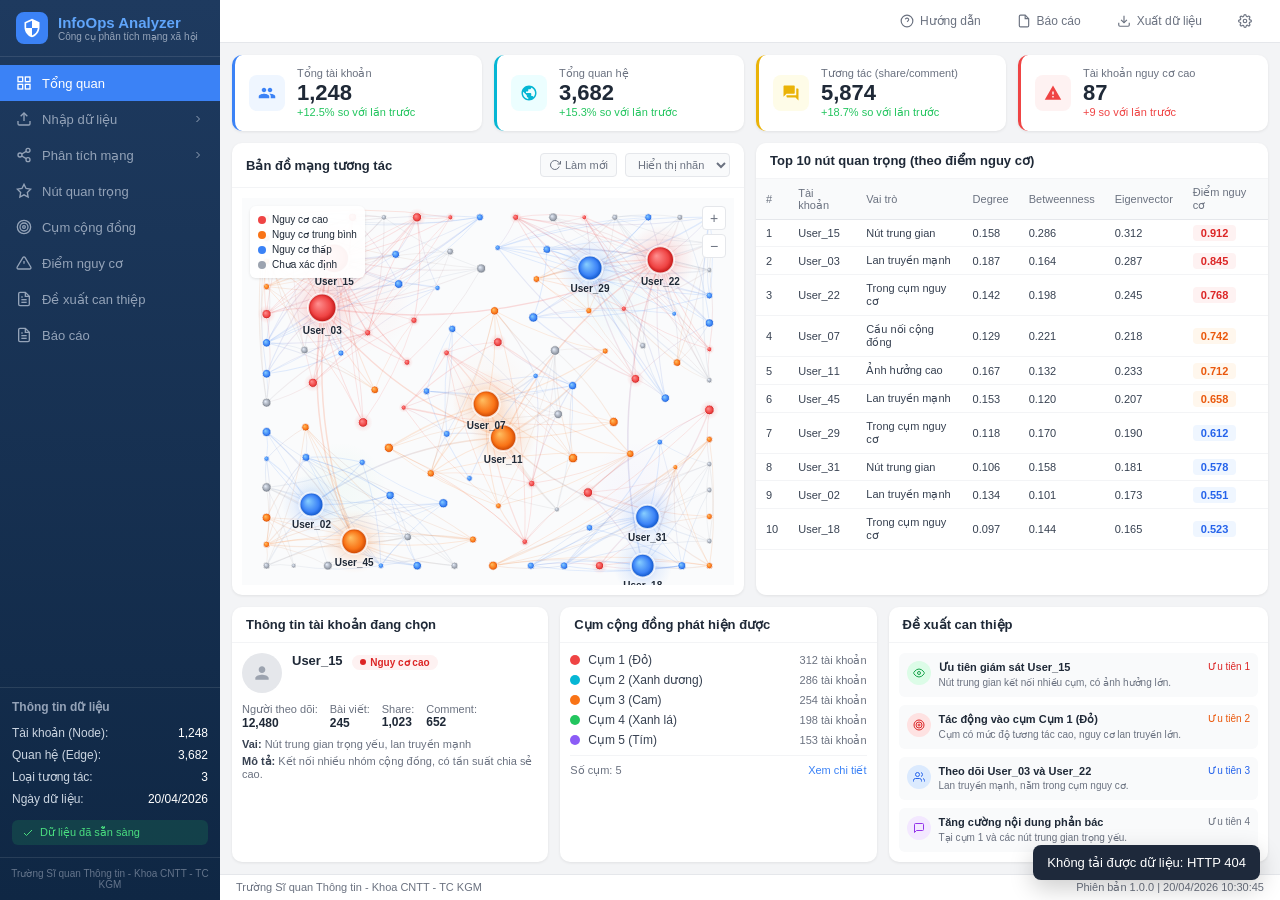
==== commit fe949bac: "Dashboard Mau + trang SIR/đề xuất, sẵn sàng Render" ====
--- a/html/index.html
+++ b/html/index.html
@@ -1,215 +1,459 @@
 <!DOCTYPE html>
 <html lang="vi">
 <head>
-  <meta charset="UTF-8" />
-  <meta name="viewport" content="width=device-width, initial-scale=1.0" />
-  <title data-i18n="dashboard.docTitle">InfoOps Analyzer</title>
-  <link rel="stylesheet" href="/css/styles.css" />
-  <link rel="stylesheet" href="/css/graph-viz.css" />
+  <meta charset="UTF-8">
+  <meta name="viewport" content="width=device-width, initial-scale=1.0">
+  <title>InfoOps Analyzer - Công cụ phân tích mạng xã hội</title>
+  <link rel="stylesheet" href="/css/dashboard-mau.css" />
+  <link rel="stylesheet" href="/css/mau-typography.css" />
 </head>
-<body class="dashboard-body dash-pro">
-  <div class="app-shell">
-    <aside class="sidebar dash-sidebar">
-      <div class="dash-sidebar-inner">
-        <div class="dash-sidebar-scroll">
-        <div class="brand dash-brand">
-          <div class="brand-mark dash-brand-icon" aria-hidden="true">
-            <svg width="26" height="26" viewBox="0 0 24 24" fill="none" xmlns="http://www.w3.org/2000/svg">
-              <path d="M12 2.2 4.2 5.4v5.4c0 4.2 2.8 8.1 7.8 9.6.3.1.6.1.9 0 5-1.5 7.8-5.4 7.8-9.6V5.4L12 2.2z" fill="rgba(255,255,255,.2)" stroke="currentColor" stroke-width="1.2" stroke-linejoin="round"/>
-              <path d="M8 11h2.5v4H8zm5.5-2H16v6h-2.5V9z" fill="currentColor"/>
-            </svg>
-          </div>
-          <div>
-            <h1>InfoOps Analyzer</h1>
-          </div>
-        </div>
-
-        <nav class="menu dash-nav" aria-label="Menu chính">
-          <span class="menu-item active">
-            <span class="dash-nav-glyph dash-nav-glyph--active" aria-hidden="true"></span>
-            <span data-i18n="nav.overview">Tổng quan</span>
-          </span>
-          <button type="button" class="menu-item menu-item-btn" id="menuOpenData">
-            <span class="dash-nav-glyph" aria-hidden="true"></span>
-            <span data-i18n="nav.dataImport">Nhập dữ liệu</span>
-          </button>
-
-          <hr class="dash-nav-divider" aria-hidden="true" />
-
-          <a href="/simulation" class="menu-item menu-item-link">
-            <span class="dash-nav-glyph" aria-hidden="true"></span>
-            <span data-i18n="nav.sirPageLong">Mô phỏng SIR</span>
-          </a>
-          <a href="/recommendations" class="menu-item menu-item-link">
-            <span class="dash-nav-glyph" aria-hidden="true"></span>
-            <span data-i18n="nav.recsPage">Đề xuất can thiệp</span>
-          </a>
-
-        </nav>
-        </div>
-
-        <footer class="dash-sidebar-footer">
-          <button type="button" id="btnCleanupOutputs" class="dash-sidebar-action" data-i18n="dashboard.cleanup">Dọn output cũ</button>
-        </footer>
+<body data-mau-page="overview">
+<div class="dashboard">
+    <!-- Sidebar -->
+    <aside class="sidebar">
+      <div class="logo">
+        <div class="logo-icon">
+          <svg viewBox="0 0 24 24" fill="currentColor"><path d="M12 1L3 5v6c0 5.55 3.84 10.74 9 12 5.16-1.26 9-6.45 9-12V5l-9-4zm0 10.99h7c-.53 4.12-3.28 7.79-7 8.94V12H5V6.3l7-3.11v8.8z"/></svg>
+        </div>
+        <div class="logo-text">
+          <h1>InfoOps Analyzer</h1>
+          <p>Công cụ phân tích mạng xã hội</p>
+        </div>
+      </div>
+
+      <nav class="nav-menu">
+        <div class="nav-item active" data-mau-nav="overview">
+          <svg viewBox="0 0 24 24" fill="none" stroke="currentColor" stroke-width="2"><rect x="3" y="3" width="7" height="7"/><rect x="14" y="3" width="7" height="7"/><rect x="14" y="14" width="7" height="7"/><rect x="3" y="14" width="7" height="7"/></svg>
+          <span>Tổng quan</span>
+        </div>
+        <div class="nav-item" id="menuOpenData" data-mau-nav="data">
+          <svg viewBox="0 0 24 24" fill="none" stroke="currentColor" stroke-width="2"><path d="M21 15v4a2 2 0 0 1-2 2H5a2 2 0 0 1-2-2v-4"/><polyline points="17 8 12 3 7 8"/><line x1="12" y1="3" x2="12" y2="15"/></svg>
+          <span>Nhập dữ liệu</span>
+          <svg class="chevron" viewBox="0 0 24 24" fill="none" stroke="currentColor" stroke-width="2"><polyline points="9 18 15 12 9 6"/></svg>
+        </div>
+        <div class="nav-item" data-mau-nav="simulation">
+          <svg viewBox="0 0 24 24" fill="none" stroke="currentColor" stroke-width="2"><circle cx="18" cy="5" r="3"/><circle cx="6" cy="12" r="3"/><circle cx="18" cy="19" r="3"/><line x1="8.59" y1="13.51" x2="15.42" y2="17.49"/><line x1="15.41" y1="6.51" x2="8.59" y2="10.49"/></svg>
+          <span>Phân tích mạng</span>
+          <svg class="chevron" viewBox="0 0 24 24" fill="none" stroke="currentColor" stroke-width="2"><polyline points="9 18 15 12 9 6"/></svg>
+        </div>
+        <div class="nav-item" data-mau-nav="topnodes">
+          <svg viewBox="0 0 24 24" fill="none" stroke="currentColor" stroke-width="2"><polygon points="12 2 15.09 8.26 22 9.27 17 14.14 18.18 21.02 12 17.77 5.82 21.02 7 14.14 2 9.27 8.91 8.26 12 2"/></svg>
+          <span>Nút quan trọng</span>
+        </div>
+        <div class="nav-item" data-mau-nav="communities">
+          <svg viewBox="0 0 24 24" fill="none" stroke="currentColor" stroke-width="2"><circle cx="12" cy="12" r="10"/><circle cx="12" cy="12" r="6"/><circle cx="12" cy="12" r="2"/></svg>
+          <span>Cụm cộng đồng</span>
+        </div>
+        <div class="nav-item" data-mau-nav="risk">
+          <svg viewBox="0 0 24 24" fill="none" stroke="currentColor" stroke-width="2"><path d="M10.29 3.86L1.82 18a2 2 0 0 0 1.71 3h16.94a2 2 0 0 0 1.71-3L13.71 3.86a2 2 0 0 0-3.42 0z"/><line x1="12" y1="9" x2="12" y2="13"/><line x1="12" y1="17" x2="12.01" y2="17"/></svg>
+          <span>Điểm nguy cơ</span>
+        </div>
+        <div class="nav-item" data-mau-nav="recommendations">
+          <svg viewBox="0 0 24 24" fill="none" stroke="currentColor" stroke-width="2"><path d="M14 2H6a2 2 0 0 0-2 2v16a2 2 0 0 0 2 2h12a2 2 0 0 0 2-2V8z"/><polyline points="14 2 14 8 20 8"/><line x1="16" y1="13" x2="8" y2="13"/><line x1="16" y1="17" x2="8" y2="17"/><polyline points="10 9 9 9 8 9"/></svg>
+          <span>Đề xuất can thiệp</span>
+        </div>
+        <div class="nav-item" data-mau-nav="report">
+          <svg viewBox="0 0 24 24" fill="none" stroke="currentColor" stroke-width="2"><path d="M14 2H6a2 2 0 0 0-2 2v16a2 2 0 0 0 2 2h12a2 2 0 0 0 2-2V8z"/><polyline points="14 2 14 8 20 8"/><line x1="16" y1="13" x2="8" y2="13"/><line x1="16" y1="17" x2="8" y2="17"/><polyline points="10 9 9 9 8 9"/></svg>
+          <span>Báo cáo</span>
+        </div>
+      </nav>
+
+      <div class="data-info">
+        <h3>Thông tin dữ liệu</h3>
+        <div class="data-row">
+          <span>Tài khoản (Node):</span>
+          <span id="sideStatNodes">1,248</span>
+        </div>
+        <div class="data-row">
+          <span>Quan hệ (Edge):</span>
+          <span id="sideStatEdges">3,682</span>
+        </div>
+        <div class="data-row">
+          <span>Loại tương tác:</span>
+          <span>3</span>
+        </div>
+        <div class="data-row">
+          <span>Ngày dữ liệu:</span>
+          <span id="sideStatDate">20/04/2026</span>
+        </div>
+        <div class="data-ready" id="dataReadyBadge">
+          <svg width="12" height="12" viewBox="0 0 24 24" fill="none" stroke="currentColor" stroke-width="2"><polyline points="20 6 9 17 4 12"/></svg>
+          Dữ liệu đã sẵn sàng
+        </div>
+      </div>
+
+      <div class="sidebar-footer">
+        Trường Sĩ quan Thông tin - Khoa CNTT - TC KGM
       </div>
     </aside>
 
-    <div id="dataGenModal" class="modal">
-      <div class="modal-content">
-        <div class="modal-header">
-          <h3 data-i18n="dashboard.modalTitle">Tạo dữ liệu mạng</h3>
-          <button type="button" class="modal-close" onclick="closeDataGenModal()" aria-label="Close">&times;</button>
-        </div>
-        <div class="modal-body">
-          <div class="form-group">
-            <label for="numUsers" data-i18n="dashboard.lblNumUsers">Số người dùng</label>
-            <input type="number" id="numUsers" value="500" min="10" max="2000" step="10" />
-            <small data-i18n="dashboard.hintUsers">10–2000</small>
-          </div>
-          <div class="form-group">
-            <label for="relationshipProb" data-i18n="dashboard.lblProb">Xác suất có cạnh</label>
-            <input type="number" id="relationshipProb" value="0.025" min="0.001" max="0.1" step="0.001" />
-            <small data-i18n="dashboard.hintProb">0,001–0,1 (càng cao càng dày)</small>
-          </div>
-          <div class="form-group">
-            <label for="randomSeed" data-i18n="dashboard.lblSeed">Seed</label>
-            <input type="number" id="randomSeed" value="42" min="1" max="9999" />
-            <small data-i18n="dashboard.hintSeed">Tái lập kết quả</small>
-          </div>
-          <div class="form-group">
-            <label for="dataSource" data-i18n="dashboard.lblSource">Nguồn</label>
-            <select id="dataSource">
-              <option value="generate" data-i18n="dashboard.srcGen">Sinh ngẫu nhiên</option>
-              <option value="upload" data-i18n="dashboard.srcUp">Tải CSV</option>
-            </select>
-          </div>
-          <div class="form-group" id="fileUploadGroup" style="display: none;">
-            <label for="dataFile" data-i18n="dashboard.lblFile">File CSV</label>
-            <input type="file" id="dataFile" accept=".csv" />
-            <small data-i18n="dashboard.hintCsv">Cột: id, name, …</small>
-          </div>
-        </div>
-        <div class="modal-footer">
-          <button type="button" onclick="closeDataGenModal()" data-i18n="dashboard.cancel">Hủy</button>
-          <button type="button" id="btnConfirmGenerate" class="primary" data-i18n="dashboard.confirmGen">Tạo dữ liệu</button>
+    <!-- Main Content -->
+    <main class="main-content">
+      <header class="header">
+        <button type="button" class="header-btn" id="btnGuide">
+          <svg viewBox="0 0 24 24" fill="none" stroke="currentColor" stroke-width="2"><circle cx="12" cy="12" r="10"/><path d="M9.09 9a3 3 0 0 1 5.83 1c0 2-3 3-3 3"/><line x1="12" y1="17" x2="12.01" y2="17"/></svg>
+          Hướng dẫn
+        </button>
+        <button type="button" class="header-btn" id="btnReport">
+          <svg viewBox="0 0 24 24" fill="none" stroke="currentColor" stroke-width="2"><path d="M14 2H6a2 2 0 0 0-2 2v16a2 2 0 0 0 2 2h12a2 2 0 0 0 2-2V8z"/><polyline points="14 2 14 8 20 8"/></svg>
+          Báo cáo
+        </button>
+        <button type="button" class="header-btn" id="btnExport">
+          <svg viewBox="0 0 24 24" fill="none" stroke="currentColor" stroke-width="2"><path d="M21 15v4a2 2 0 0 1-2 2H5a2 2 0 0 1-2-2v-4"/><polyline points="7 10 12 15 17 10"/><line x1="12" y1="15" x2="12" y2="3"/></svg>
+          Xuất dữ liệu
+        </button>
+        <button type="button" class="header-btn" id="btnSettings">
+          <svg viewBox="0 0 24 24" fill="none" stroke="currentColor" stroke-width="2"><circle cx="12" cy="12" r="3"/><path d="M19.4 15a1.65 1.65 0 0 0 .33 1.82l.06.06a2 2 0 0 1 0 2.83 2 2 0 0 1-2.83 0l-.06-.06a1.65 1.65 0 0 0-1.82-.33 1.65 1.65 0 0 0-1 1.51V21a2 2 0 0 1-2 2 2 2 0 0 1-2-2v-.09A1.65 1.65 0 0 0 9 19.4a1.65 1.65 0 0 0-1.82.33l-.06.06a2 2 0 0 1-2.83 0 2 2 0 0 1 0-2.83l.06-.06a1.65 1.65 0 0 0 .33-1.82 1.65 1.65 0 0 0-1.51-1H3a2 2 0 0 1-2-2 2 2 0 0 1 2-2h.09A1.65 1.65 0 0 0 4.6 9a1.65 1.65 0 0 0-.33-1.82l-.06-.06a2 2 0 0 1 0-2.83 2 2 0 0 1 2.83 0l.06.06a1.65 1.65 0 0 0 1.82.33H9a1.65 1.65 0 0 0 1-1.51V3a2 2 0 0 1 2-2 2 2 0 0 1 2 2v.09a1.65 1.65 0 0 0 1 1.51 1.65 1.65 0 0 0 1.82-.33l.06-.06a2 2 0 0 1 2.83 0 2 2 0 0 1 0 2.83l-.06.06a1.65 1.65 0 0 0-.33 1.82V9a1.65 1.65 0 0 0 1.51 1H21a2 2 0 0 1 2 2 2 2 0 0 1-2 2h-.09a1.65 1.65 0 0 0-1.51 1z"/></svg>
+        </button>
+      </header>
+
+      <div class="content">
+        <!-- Stats Row -->
+        <div class="stats-row">
+          <div class="stat-card blue">
+            <div class="stat-icon blue">
+              <svg viewBox="0 0 24 24" fill="currentColor"><path d="M16 11c1.66 0 2.99-1.34 2.99-3S17.66 5 16 5c-1.66 0-3 1.34-3 3s1.34 3 3 3zm-8 0c1.66 0 2.99-1.34 2.99-3S9.66 5 8 5C6.34 5 5 6.34 5 8s1.34 3 3 3zm0 2c-2.33 0-7 1.17-7 3.5V19h14v-2.5c0-2.33-4.67-3.5-7-3.5zm8 0c-.29 0-.62.02-.97.05 1.16.84 1.97 1.97 1.97 3.45V19h6v-2.5c0-2.33-4.67-3.5-7-3.5z"/></svg>
+            </div>
+            <div class="stat-content">
+              <div class="stat-label">Tổng tài khoản</div>
+              <div class="stat-value" id="stat-users">1,248</div>
+              <div class="stat-change" id="stat-users-trend">+12.5% so với lần trước</div>
+            </div>
+          </div>
+          <div class="stat-card cyan">
+            <div class="stat-icon cyan">
+              <svg viewBox="0 0 24 24" fill="currentColor"><path d="M12 2C6.48 2 2 6.48 2 12s4.48 10 10 10 10-4.48 10-10S17.52 2 12 2zm-1 17.93c-3.95-.49-7-3.85-7-7.93 0-.62.08-1.21.21-1.79L9 15v1c0 1.1.9 2 2 2v1.93zm6.9-2.54c-.26-.81-1-1.39-1.9-1.39h-1v-3c0-.55-.45-1-1-1H8v-2h2c.55 0 1-.45 1-1V7h2c1.1 0 2-.9 2-2v-.41c2.93 1.19 5 4.06 5 7.41 0 2.08-.8 3.97-2.1 5.39z"/></svg>
+            </div>
+            <div class="stat-content">
+              <div class="stat-label">Tổng quan hệ</div>
+              <div class="stat-value" id="stat-edges">3,682</div>
+              <div class="stat-change" id="stat-edges-trend">+15.3% so với lần trước</div>
+            </div>
+          </div>
+          <div class="stat-card yellow">
+            <div class="stat-icon yellow">
+              <svg viewBox="0 0 24 24" fill="currentColor"><path d="M21 6h-2v9H6v2c0 .55.45 1 1 1h11l4 4V7c0-.55-.45-1-1-1zm-4 6V3c0-.55-.45-1-1-1H3c-.55 0-1 .45-1 1v14l4-4h10c.55 0 1-.45 1-1z"/></svg>
+            </div>
+            <div class="stat-content">
+              <div class="stat-label">Tương tác (share/comment)</div>
+              <div class="stat-value" id="stat-interactions">5,874</div>
+              <div class="stat-change" id="stat-interactions-trend">+18.7% so với lần trước</div>
+            </div>
+          </div>
+          <div class="stat-card red">
+            <div class="stat-icon red">
+              <svg viewBox="0 0 24 24" fill="currentColor"><path d="M1 21h22L12 2 1 21zm12-3h-2v-2h2v2zm0-4h-2v-4h2v4z"/></svg>
+            </div>
+            <div class="stat-content">
+              <div class="stat-label">Tài khoản nguy cơ cao</div>
+              <div class="stat-value" id="stat-high-risk">87</div>
+              <div class="stat-change negative" id="stat-high-risk-trend">+9 so với lần trước</div>
+            </div>
+          </div>
+        </div>
+
+        <!-- Main Grid -->
+        <div class="main-grid">
+          <!-- Network Graph -->
+          <div class="card" id="dash-graph">
+            <div class="card-header">
+              <span class="card-title">Bản đồ mạng tương tác</span>
+              <div class="card-actions">
+                <button class="card-btn" id="refreshGraph">
+                  <svg viewBox="0 0 24 24" fill="none" stroke="currentColor" stroke-width="2"><polyline points="23 4 23 10 17 10"/><path d="M20.49 15a9 9 0 1 1-2.12-9.36L23 10"/></svg>
+                  Làm mới
+                </button>
+                <select class="card-btn" id="labelToggle" style="border: 1px solid #e5e7eb;">
+                  <option>Hiển thị nhãn</option>
+                </select>
+              </div>
+            </div>
+            <div class="card-body">
+              <div class="graph-container">
+                <canvas id="networkCanvas"></canvas>
+                <div class="graph-legend">
+                  <div class="legend-item"><span class="legend-dot red"></span> Nguy cơ cao</div>
+                  <div class="legend-item"><span class="legend-dot orange"></span> Nguy cơ trung bình</div>
+                  <div class="legend-item"><span class="legend-dot blue"></span> Nguy cơ thấp</div>
+                  <div class="legend-item"><span class="legend-dot gray"></span> Chưa xác định</div>
+                </div>
+                <div class="graph-controls">
+                  <button class="zoom-btn" id="zoomIn">+</button>
+                  <button class="zoom-btn" id="zoomOut">−</button>
+                </div>
+              </div>
+            </div>
+          </div>
+
+          <!-- Top Nodes Table -->
+          <div class="card" id="dash-top-table">
+            <div class="card-header">
+              <span class="card-title">Top 10 nút quan trọng (theo điểm nguy cơ)</span>
+            </div>
+            <div class="card-body" style="padding: 0;">
+              <div class="table-container">
+                <table>
+                  <thead>
+                    <tr>
+                      <th>#</th>
+                      <th>Tài khoản</th>
+                      <th>Vai trò</th>
+                      <th>Degree</th>
+                      <th>Betweenness</th>
+                      <th>Eigenvector</th>
+                      <th>Điểm nguy cơ</th>
+                    </tr>
+                  </thead>
+                  <tbody id="topNodesTable">
+                    <tr>
+                      <td>1</td>
+                      <td>User_15</td>
+                      <td>Nút trung gian</td>
+                      <td>0.158</td>
+                      <td>0.286</td>
+                      <td>0.312</td>
+                      <td><span class="risk-score high">0.912</span></td>
+                    </tr>
+                    <tr>
+                      <td>2</td>
+                      <td>User_03</td>
+                      <td>Lan truyền mạnh</td>
+                      <td>0.187</td>
+                      <td>0.164</td>
+                      <td>0.287</td>
+                      <td><span class="risk-score high">0.845</span></td>
+                    </tr>
+                    <tr>
+                      <td>3</td>
+                      <td>User_22</td>
+                      <td>Trong cụm nguy cơ</td>
+                      <td>0.142</td>
+                      <td>0.198</td>
+                      <td>0.245</td>
+                      <td><span class="risk-score high">0.768</span></td>
+                    </tr>
+                    <tr>
+                      <td>4</td>
+                      <td>User_07</td>
+                      <td>Cầu nối cộng đồng</td>
+                      <td>0.129</td>
+                      <td>0.221</td>
+                      <td>0.218</td>
+                      <td><span class="risk-score medium">0.742</span></td>
+                    </tr>
+                    <tr>
+                      <td>5</td>
+                      <td>User_11</td>
+                      <td>Ảnh hưởng cao</td>
+                      <td>0.167</td>
+                      <td>0.132</td>
+                      <td>0.233</td>
+                      <td><span class="risk-score medium">0.712</span></td>
+                    </tr>
+                    <tr>
+                      <td>6</td>
+                      <td>User_45</td>
+                      <td>Lan truyền mạnh</td>
+                      <td>0.153</td>
+                      <td>0.120</td>
+                      <td>0.207</td>
+                      <td><span class="risk-score medium">0.658</span></td>
+                    </tr>
+                    <tr>
+                      <td>7</td>
+                      <td>User_29</td>
+                      <td>Trong cụm nguy cơ</td>
+                      <td>0.118</td>
+                      <td>0.170</td>
+                      <td>0.190</td>
+                      <td><span class="risk-score low">0.612</span></td>
+                    </tr>
+                    <tr>
+                      <td>8</td>
+                      <td>User_31</td>
+                      <td>Nút trung gian</td>
+                      <td>0.106</td>
+                      <td>0.158</td>
+                      <td>0.181</td>
+                      <td><span class="risk-score low">0.578</span></td>
+                    </tr>
+                    <tr>
+                      <td>9</td>
+                      <td>User_02</td>
+                      <td>Lan truyền mạnh</td>
+                      <td>0.134</td>
+                      <td>0.101</td>
+                      <td>0.173</td>
+                      <td><span class="risk-score low">0.551</span></td>
+                    </tr>
+                    <tr>
+                      <td>10</td>
+                      <td>User_18</td>
+                      <td>Trong cụm nguy cơ</td>
+                      <td>0.097</td>
+                      <td>0.144</td>
+                      <td>0.165</td>
+                      <td><span class="risk-score low">0.523</span></td>
+                    </tr>
+                  </tbody>
+                </table>
+              </div>
+            </div>
+          </div>
+        </div>
+
+        <!-- Bottom Grid -->
+        <div class="bottom-grid">
+          <!-- Selected Account -->
+          <div class="card">
+            <div class="card-header">
+              <span class="card-title">Thông tin tài khoản đang chọn</span>
+            </div>
+            <div class="card-body">
+              <div class="account-info">
+                <div class="account-avatar">
+                  <svg width="20" height="20" viewBox="0 0 24 24" fill="currentColor"><path d="M12 12c2.21 0 4-1.79 4-4s-1.79-4-4-4-4 1.79-4 4 1.79 4 4 4zm0 2c-2.67 0-8 1.34-8 4v2h16v-2c0-2.66-5.33-4-8-4z"/></svg>
+                </div>
+                <div>
+                  <div class="account-name">
+                    <span id="selectedName">User_15</span>
+                    <span class="account-badge" id="selectedAccountBadge">Nguy cơ cao</span>
+                  </div>
+                </div>
+              </div>
+              <div class="account-stats">
+                <span>Người theo dõi: <strong id="selectedFollowers">12,480</strong></span>
+                <span>Bài viết: <strong id="selectedPosts">245</strong></span>
+                <span>Share: <strong id="selectedShares">1,023</strong></span>
+                <span>Comment: <strong id="selectedComments">652</strong></span>
+              </div>
+              <div class="account-detail">
+                <strong>Vai:</strong> <span id="selectedRoleLine">Nút trung gian trọng yếu, lan truyền mạnh</span>
+              </div>
+              <div class="account-detail">
+                <strong>Mô tả:</strong> <span id="selectedDescLine">Kết nối nhiều nhóm cộng đồng, có tần suất chia sẻ cao.</span>
+              </div>
+            </div>
+          </div>
+
+          <!-- Community Detected -->
+          <div class="card" id="dash-communities">
+            <div class="card-header">
+              <span class="card-title">Cụm cộng đồng phát hiện được</span>
+            </div>
+            <div class="card-body">
+              <div class="community-list" id="clustersList">
+                <div class="community-item">
+                  <span class="community-dot red"></span>
+                  <span class="community-label">Cụm 1 (Đỏ)</span>
+                  <span class="community-count">312 tài khoản</span>
+                </div>
+                <div class="community-item">
+                  <span class="community-dot cyan"></span>
+                  <span class="community-label">Cụm 2 (Xanh dương)</span>
+                  <span class="community-count">286 tài khoản</span>
+                </div>
+                <div class="community-item">
+                  <span class="community-dot orange"></span>
+                  <span class="community-label">Cụm 3 (Cam)</span>
+                  <span class="community-count">254 tài khoản</span>
+                </div>
+                <div class="community-item">
+                  <span class="community-dot green"></span>
+                  <span class="community-label">Cụm 4 (Xanh lá)</span>
+                  <span class="community-count">198 tài khoản</span>
+                </div>
+                <div class="community-item">
+                  <span class="community-dot purple"></span>
+                  <span class="community-label">Cụm 5 (Tím)</span>
+                  <span class="community-count">153 tài khoản</span>
+                </div>
+              </div>
+              <div class="community-footer">
+                <span class="community-total">Số cụm: <span id="clusterCountNum">5</span></span>
+                <a href="#" class="view-details">Xem chi tiết</a>
+              </div>
+            </div>
+          </div>
+
+          <!-- Recommendations -->
+          <div class="card">
+            <div class="card-header">
+              <span class="card-title">Đề xuất can thiệp</span>
+            </div>
+            <div class="card-body">
+              <div class="recommendation-list" id="recommendationList">
+                <div class="recommendation-item">
+                  <div class="recommendation-icon green">
+                    <svg viewBox="0 0 24 24" fill="none" stroke="currentColor" stroke-width="2"><path d="M1 12s4-8 11-8 11 8 11 8-4 8-11 8-11-8-11-8z"/><circle cx="12" cy="12" r="3"/></svg>
+                  </div>
+                  <div class="recommendation-content">
+                    <div class="recommendation-title">Ưu tiên giám sát User_15</div>
+                    <div class="recommendation-desc">Nút trung gian kết nối nhiều cụm, có ảnh hưởng lớn.</div>
+                  </div>
+                  <span class="recommendation-priority p1">Ưu tiên 1</span>
+                </div>
+                <div class="recommendation-item">
+                  <div class="recommendation-icon red">
+                    <svg viewBox="0 0 24 24" fill="none" stroke="currentColor" stroke-width="2"><circle cx="12" cy="12" r="10"/><circle cx="12" cy="12" r="6"/><circle cx="12" cy="12" r="2"/></svg>
+                  </div>
+                  <div class="recommendation-content">
+                    <div class="recommendation-title">Tác động vào cụm Cụm 1 (Đỏ)</div>
+                    <div class="recommendation-desc">Cụm có mức độ tương tác cao, nguy cơ lan truyền lớn.</div>
+                  </div>
+                  <span class="recommendation-priority p2">Ưu tiên 2</span>
+                </div>
+                <div class="recommendation-item">
+                  <div class="recommendation-icon blue">
+                    <svg viewBox="0 0 24 24" fill="none" stroke="currentColor" stroke-width="2"><path d="M17 21v-2a4 4 0 0 0-4-4H5a4 4 0 0 0-4 4v2"/><circle cx="9" cy="7" r="4"/><path d="M23 21v-2a4 4 0 0 0-3-3.87"/><path d="M16 3.13a4 4 0 0 1 0 7.75"/></svg>
+                  </div>
+                  <div class="recommendation-content">
+                    <div class="recommendation-title">Theo dõi User_03 và User_22</div>
+                    <div class="recommendation-desc">Lan truyền mạnh, nằm trong cụm nguy cơ.</div>
+                  </div>
+                  <span class="recommendation-priority p3">Ưu tiên 3</span>
+                </div>
+                <div class="recommendation-item">
+                  <div class="recommendation-icon purple">
+                    <svg viewBox="0 0 24 24" fill="none" stroke="currentColor" stroke-width="2"><path d="M21 15a2 2 0 0 1-2 2H7l-4 4V5a2 2 0 0 1 2-2h14a2 2 0 0 1 2 2z"/></svg>
+                  </div>
+                  <div class="recommendation-content">
+                    <div class="recommendation-title">Tăng cường nội dung phản bác</div>
+                    <div class="recommendation-desc">Tại cụm 1 và các nút trung gian trọng yếu.</div>
+                  </div>
+                  <span class="recommendation-priority p4">Ưu tiên 4</span>
+                </div>
+              </div>
+            </div>
+          </div>
         </div>
       </div>
+
+      <footer class="footer">
+        <span>Trường Sĩ quan Thông tin - Khoa CNTT - TC KGM</span>
+        <span>Phiên bản 1.0.0 | <span id="footerTimestamp">20/04/2026 10:30:45</span></span>
+      </footer>
+    </main>
+  </div>
+
+
+<div id="dataGenModal" class="modal-overlay">
+  <div class="modal-box">
+    <div class="modal-head"><h3>Tạo dữ liệu mạng</h3><button type="button" class="modal-close" id="modalClose">&times;</button></div>
+    <div class="modal-body">
+      <div><label for="numUsers">Số người dùng</label><input type="number" id="numUsers" value="500" min="10" max="2000" step="10" /><small>10–2000</small></div>
+      <div><label for="relationshipProb">Xác suất có cạnh</label><input type="number" id="relationshipProb" value="0.025" min="0.001" max="0.1" step="0.001" /><small>0,001–0,1</small></div>
+      <div><label for="randomSeed">Seed</label><input type="number" id="randomSeed" value="42" min="1" max="9999" /></div>
+      <div><label for="dataSource">Nguồn</label><select id="dataSource"><option value="generate">Sinh ngẫu nhiên</option><option value="upload">Tải CSV</option></select></div>
+      <div id="fileUploadGroup" style="display:none"><label for="dataFile">File CSV</label><input type="file" id="dataFile" accept=".csv" /></div>
     </div>
-
-    <div class="main-panel dash-main">
-      <header class="topbar dash-topbar">
-        <div class="dash-topbar-lead">
-          <h1 class="topbar-title" data-i18n="dashboard.title">Tổng quan</h1>
-        </div>
-        <div class="dash-topbar-right">
-          <div class="shell-tools dash-shell-tools" role="toolbar" aria-label="Giao diện & ngôn ngữ">
-            <button type="button" id="langToggle" class="shell-tool-btn shell-tool-btn--compact" title="English">EN</button>
-            <button type="button" id="themeToggle" class="shell-tool-btn shell-tool-btn--compact" title="Chế độ tối">🌙</button>
-          </div>
-        </div>
-      </header>
-
-      <div class="content-wrap">
-        <main class="content-area dash-content">
-          <section class="metrics-grid dash-metrics dash-metrics--stats" aria-label="Chỉ số mạng">
-            <div class="dash-stats-bar card">
-              <div class="dash-kpi-row" id="dashKpiRow" aria-label="Chỉ số mạng">
-                <article class="dash-kpi dash-kpi--users">
-                  <span class="dash-kpi-label" data-i18n="dashboard.metricUsers">Tổng tài khoản</span>
-                  <strong class="dash-kpi-value tabular-nums" id="stat-users">—</strong>
-                </article>
-                <article class="dash-kpi dash-kpi--edges">
-                  <span class="dash-kpi-label" data-i18n="dashboard.metricEdges">Tổng quan hệ</span>
-                  <strong class="dash-kpi-value tabular-nums" id="stat-edges">—</strong>
-                </article>
-                <article class="dash-kpi dash-kpi--risk" id="statHighRiskCard">
-                  <span class="dash-kpi-label" data-i18n="dashboard.metricHighRisk">Nguy cơ cao</span>
-                  <strong class="dash-kpi-value tabular-nums" id="stat-high-risk">—</strong>
-                </article>
-              </div>
-            </div>
-          </section>
-          <div class="dash-grid-primary">
-            <div class="dash-col-graph">
-              <section class="graph-panel card dash-graph-card sna-graph-widget" id="dash-graph">
-                <div class="panel-header">
-                  <h3 data-i18n="dashboard.graphMapTitle">Bản đồ mạng tương tác</h3>
-                  <div class="graph-controls">
-                    <button type="button" id="refreshGraph" data-i18n="dashboard.refresh">Làm mới</button>
-                    <select id="graphFilter" aria-label="Lọc">
-                      <option value="all">Tất cả</option>
-                      <option value="high">Nguy cơ cao</option>
-                      <option value="medium">Trung bình</option>
-                      <option value="low">Thấp</option>
-                      <option value="hubs">Hub</option>
-                    </select>
-                    <select id="labelToggle" aria-label="Nhãn">
-                      <option value="smart" selected data-i18n="dashboard.labelsSmart">Quan trọng + hover</option>
-                      <option value="hover" data-i18n="dashboard.labelsHover">Chỉ hover</option>
-                      <option value="off">Ẩn nhãn</option>
-                    </select>
-                    <div class="dash-zoom-inline">
-                      <button type="button" id="zoomOut" aria-label="Zoom out">−</button>
-                      <button type="button" id="zoomIn" aria-label="Zoom in">+</button>
-                    </div>
-                  </div>
-                </div>
-                <div class="sna-graph-legend" id="clusterLegendRow">
-                  <span><span class="sna-risk-dot high"></span><span data-i18n="dashboard.riskHigh">Cao</span></span>
-                  <span><span class="sna-risk-dot medium"></span><span data-i18n="dashboard.riskMed">Trung bình</span></span>
-                  <span><span class="sna-risk-dot low"></span><span data-i18n="dashboard.riskLow">Thấp</span></span>
-                  <span><span class="sna-risk-dot unknown"></span><span data-i18n="dashboard.riskUnknown">Chưa xác định</span></span>
-                  <span class="sna-legend-divider" aria-hidden="true"></span>
-                  <div id="clusterLegendItems" class="cluster-legend-items sna-cluster-legend"></div>
-                </div>
-                <div class="sna-graph-canvas-wrap graph-container--sna" id="networkGraphContainer">
-                  <div id="networkGraphMount" class="sna-graph-mount" role="img" aria-label="Social network graph"></div>
-                </div>
-              </section>
-            </div>
-
-            <div class="dash-col-table">
-              <section class="table-panel card dash-table-card" id="dash-top-nodes">
-                <div class="panel-header">
-                  <h3 data-i18n="dashboard.topNodes">Top 10 nút</h3>
-                </div>
-                <div class="table-wrapper dash-table-wrap">
-                  <table>
-                    <thead>
-                      <tr>
-                        <th data-i18n="dashboard.thRank">#</th>
-                        <th data-i18n="dashboard.thAccount">Tài khoản</th>
-                        <th data-i18n="dashboard.thBetw">Betweenness</th>
-                        <th data-i18n="dashboard.thDegree">Degree</th>
-                        <th data-i18n="dashboard.thEigen">Eigenvector</th>
-                      </tr>
-                    </thead>
-                    <tbody id="topNodesTable"></tbody>
-                  </table>
-                </div>
-              </section>
-            </div>
-
-          </div>
-
-          <section id="sirResultPanel" class="sir-result-panel card dash-sir-card dash-sir-offscreen" aria-hidden="true">
-            <div class="panel-header space-between">
-              <h3 data-i18n="dashboard.sirPanel">Kết quả SIR (nhanh)</h3>
-              <span id="sirStatusText" class="badge small" data-i18n="dashboard.sirNone">Chưa chạy</span>
-            </div>
-          </section>
-        </main>
-      </div>
-
-      <footer class="app-footer dash-footer">
-        <div><span data-i18n="dashboard.footerVer">Phiên bản</span> 1.0.0</div>
-        <div><span data-i18n="dashboard.footerUpd">Cập nhật</span>: <span class="tabular-nums" id="footerTimestamp">—</span></div>
-      </footer>
-    </div>
+    <div class="modal-foot"><button type="button" id="modalCancel">Hủy</button><button type="button" class="primary" id="btnConfirmGenerate">Tạo dữ liệu</button></div>
   </div>
-  <script src="/vendor/force-graph.min.js"></script>
-  <script src="/js/i18n.js"></script>
-  <script src="/js/network-viz.js"></script>
-  <script src="/js/script.js"></script>
+</div>
+
+
+  <script src="/js/mau-shell.js"></script>
+  <script src="/js/mau-graph.js"></script>
+  <script src="/js/mau-dashboard.js"></script>
 </body>
 </html>
--- a/css/dashboard-mau.css
+++ b/css/dashboard-mau.css
@@ -0,0 +1,702 @@
+* {
+  margin: 0;
+  padding: 0;
+  box-sizing: border-box;
+}
+
+body {
+  font-family: -apple-system, BlinkMacSystemFont, 'Segoe UI', Roboto, Oxygen, Ubuntu, sans-serif;
+  background: #f3f4f6;
+  color: #1f2937;
+  overflow: hidden;
+  height: 100vh;
+}
+
+.dashboard {
+  display: flex;
+  height: 100vh;
+}
+
+/* Sidebar */
+.sidebar {
+  width: 220px;
+  background: linear-gradient(180deg, #1e3a5f 0%, #0f2744 100%);
+  color: white;
+  display: flex;
+  flex-direction: column;
+  flex-shrink: 0;
+}
+
+.logo {
+  padding: 12px 16px;
+  display: flex;
+  align-items: center;
+  gap: 10px;
+  border-bottom: 1px solid rgba(255,255,255,0.1);
+}
+
+.logo-icon {
+  width: 32px;
+  height: 32px;
+  background: #3b82f6;
+  border-radius: 8px;
+  display: flex;
+  align-items: center;
+  justify-content: center;
+}
+
+.logo-icon svg {
+  width: 20px;
+  height: 20px;
+  fill: white;
+}
+
+.logo-text h1 {
+  font-size: 14px;
+  font-weight: 600;
+  color: #60a5fa;
+}
+
+.logo-text p {
+  font-size: 9px;
+  color: #94a3b8;
+}
+
+.nav-menu {
+  flex: 1;
+  padding: 8px 0;
+  overflow-y: auto;
+}
+
+.nav-item {
+  display: flex;
+  align-items: center;
+  gap: 10px;
+  padding: 10px 16px;
+  color: #94a3b8;
+  cursor: pointer;
+  font-size: 12px;
+  transition: all 0.2s;
+}
+
+.nav-item:hover {
+  background: rgba(255,255,255,0.05);
+  color: white;
+}
+
+.nav-item.active {
+  background: #3b82f6;
+  color: white;
+}
+
+.nav-item svg {
+  width: 16px;
+  height: 16px;
+  flex-shrink: 0;
+}
+
+.nav-item .chevron {
+  margin-left: auto;
+  width: 12px;
+  height: 12px;
+}
+
+.data-info {
+  padding: 12px;
+  border-top: 1px solid rgba(255,255,255,0.1);
+}
+
+.data-info h3 {
+  font-size: 11px;
+  color: #94a3b8;
+  margin-bottom: 8px;
+}
+
+.data-row {
+  display: flex;
+  justify-content: space-between;
+  font-size: 11px;
+  padding: 4px 0;
+  color: #cbd5e1;
+}
+
+.data-row span:last-child {
+  color: white;
+  font-weight: 500;
+}
+
+.data-ready {
+  margin-top: 10px;
+  padding: 6px 10px;
+  background: rgba(34, 197, 94, 0.15);
+  border-radius: 6px;
+  display: flex;
+  align-items: center;
+  gap: 6px;
+  font-size: 10px;
+  color: #4ade80;
+}
+
+.sidebar-footer {
+  padding: 10px;
+  border-top: 1px solid rgba(255,255,255,0.1);
+  font-size: 9px;
+  color: #64748b;
+  text-align: center;
+}
+
+/* Main Content */
+.main-content {
+  flex: 1;
+  display: flex;
+  flex-direction: column;
+  overflow: hidden;
+}
+
+/* Header */
+.header {
+  display: flex;
+  justify-content: flex-end;
+  align-items: center;
+  padding: 8px 16px;
+  background: white;
+  border-bottom: 1px solid #e5e7eb;
+  gap: 12px;
+}
+
+.header-btn {
+  display: flex;
+  align-items: center;
+  gap: 6px;
+  padding: 6px 12px;
+  font-size: 11px;
+  color: #6b7280;
+  background: none;
+  border: none;
+  cursor: pointer;
+  border-radius: 6px;
+  transition: all 0.2s;
+}
+
+.header-btn:hover {
+  background: #f3f4f6;
+  color: #1f2937;
+}
+
+.header-btn svg {
+  width: 14px;
+  height: 14px;
+}
+
+/* Content Area */
+.content {
+  flex: 1;
+  padding: 12px;
+  display: flex;
+  flex-direction: column;
+  gap: 12px;
+  overflow: hidden;
+}
+
+/* Stats Cards */
+.stats-row {
+  display: grid;
+  grid-template-columns: repeat(4, 1fr);
+  gap: 12px;
+}
+
+.stat-card {
+  background: white;
+  border-radius: 10px;
+  padding: 12px 14px;
+  display: flex;
+  align-items: center;
+  gap: 12px;
+  box-shadow: 0 1px 3px rgba(0,0,0,0.08);
+  border-left: 3px solid;
+}
+
+.stat-card.blue { border-left-color: #3b82f6; }
+.stat-card.cyan { border-left-color: #06b6d4; }
+.stat-card.yellow { border-left-color: #eab308; }
+.stat-card.red { border-left-color: #ef4444; }
+
+.stat-icon {
+  width: 36px;
+  height: 36px;
+  border-radius: 8px;
+  display: flex;
+  align-items: center;
+  justify-content: center;
+}
+
+.stat-icon.blue { background: #eff6ff; color: #3b82f6; }
+.stat-icon.cyan { background: #ecfeff; color: #06b6d4; }
+.stat-icon.yellow { background: #fefce8; color: #eab308; }
+.stat-icon.red { background: #fef2f2; color: #ef4444; }
+
+.stat-icon svg {
+  width: 18px;
+  height: 18px;
+}
+
+.stat-content {
+  flex: 1;
+}
+
+.stat-label {
+  font-size: 10px;
+  color: #6b7280;
+}
+
+.stat-value {
+  font-size: 20px;
+  font-weight: 700;
+  color: #1f2937;
+}
+
+.stat-change {
+  font-size: 10px;
+  color: #22c55e;
+}
+
+.stat-change.negative {
+  color: #ef4444;
+}
+
+/* Main Grid */
+.main-grid {
+  flex: 1;
+  display: grid;
+  grid-template-columns: 1fr 1fr;
+  gap: 12px;
+  min-height: 0;
+}
+
+.card {
+  background: white;
+  border-radius: 10px;
+  box-shadow: 0 1px 3px rgba(0,0,0,0.08);
+  display: flex;
+  flex-direction: column;
+  overflow: hidden;
+}
+
+.card-header {
+  display: flex;
+  justify-content: space-between;
+  align-items: center;
+  padding: 10px 14px;
+  border-bottom: 1px solid #f3f4f6;
+}
+
+.card-title {
+  font-size: 12px;
+  font-weight: 600;
+  color: #1f2937;
+}
+
+.card-actions {
+  display: flex;
+  gap: 8px;
+}
+
+.card-btn {
+  display: flex;
+  align-items: center;
+  gap: 4px;
+  padding: 4px 8px;
+  font-size: 10px;
+  color: #6b7280;
+  background: #f9fafb;
+  border: 1px solid #e5e7eb;
+  border-radius: 4px;
+  cursor: pointer;
+  transition: all 0.2s;
+}
+
+.card-btn:hover {
+  background: #f3f4f6;
+  border-color: #d1d5db;
+}
+
+.card-btn svg {
+  width: 12px;
+  height: 12px;
+}
+
+.card-body {
+  flex: 1;
+  padding: 10px;
+  overflow: hidden;
+  position: relative;
+}
+
+/* Network Graph */
+.graph-container {
+  position: relative;
+  width: 100%;
+  height: 100%;
+}
+
+#networkCanvas {
+  width: 100%;
+  height: 100%;
+  display: block;
+}
+
+.graph-legend {
+  position: absolute;
+  top: 8px;
+  left: 8px;
+  display: flex;
+  flex-direction: column;
+  gap: 4px;
+  font-size: 9px;
+  background: rgba(255,255,255,0.95);
+  padding: 8px;
+  border-radius: 6px;
+  box-shadow: 0 1px 3px rgba(0,0,0,0.1);
+}
+
+.legend-item {
+  display: flex;
+  align-items: center;
+  gap: 6px;
+}
+
+.legend-dot {
+  width: 8px;
+  height: 8px;
+  border-radius: 50%;
+}
+
+.legend-dot.red { background: #ef4444; }
+.legend-dot.orange { background: #f97316; }
+.legend-dot.blue { background: #3b82f6; }
+.legend-dot.gray { background: #9ca3af; }
+
+.graph-controls {
+  position: absolute;
+  top: 8px;
+  right: 8px;
+  display: flex;
+  flex-direction: column;
+  gap: 4px;
+}
+
+.zoom-btn {
+  width: 24px;
+  height: 24px;
+  background: white;
+  border: 1px solid #e5e7eb;
+  border-radius: 4px;
+  display: flex;
+  align-items: center;
+  justify-content: center;
+  cursor: pointer;
+  font-size: 14px;
+  color: #6b7280;
+  transition: all 0.2s;
+}
+
+.zoom-btn:hover {
+  background: #f3f4f6;
+  color: #1f2937;
+}
+
+/* Table */
+.table-container {
+  overflow: auto;
+  height: 100%;
+}
+
+table {
+  width: 100%;
+  border-collapse: collapse;
+  font-size: 10px;
+}
+
+th {
+  text-align: left;
+  padding: 8px 10px;
+  background: #f9fafb;
+  color: #6b7280;
+  font-weight: 500;
+  position: sticky;
+  top: 0;
+  border-bottom: 1px solid #e5e7eb;
+}
+
+td {
+  padding: 6px 10px;
+  border-bottom: 1px solid #f3f4f6;
+  color: #374151;
+}
+
+tr:hover {
+  background: #f9fafb;
+}
+
+.risk-score {
+  padding: 2px 8px;
+  border-radius: 4px;
+  font-weight: 600;
+  font-size: 10px;
+}
+
+.risk-score.high { background: #fef2f2; color: #dc2626; }
+.risk-score.medium { background: #fff7ed; color: #ea580c; }
+.risk-score.low { background: #eff6ff; color: #2563eb; }
+
+/* Bottom Grid */
+.bottom-grid {
+  display: grid;
+  grid-template-columns: 1fr 1fr 1.2fr;
+  gap: 12px;
+  min-height: 140px;
+}
+
+/* Selected Account */
+.account-info {
+  display: flex;
+  gap: 10px;
+  margin-bottom: 10px;
+}
+
+.account-avatar {
+  width: 40px;
+  height: 40px;
+  background: #e5e7eb;
+  border-radius: 50%;
+  display: flex;
+  align-items: center;
+  justify-content: center;
+  color: #9ca3af;
+}
+
+.account-name {
+  font-size: 14px;
+  font-weight: 600;
+  color: #1f2937;
+}
+
+.account-badge {
+  display: inline-flex;
+  align-items: center;
+  gap: 4px;
+  padding: 2px 8px;
+  background: #fef2f2;
+  color: #dc2626;
+  font-size: 9px;
+  border-radius: 10px;
+  margin-left: 6px;
+}
+
+.account-badge::before {
+  content: '';
+  width: 6px;
+  height: 6px;
+  background: #dc2626;
+  border-radius: 50%;
+}
+
+.account-stats {
+  display: flex;
+  gap: 12px;
+  font-size: 10px;
+  color: #6b7280;
+  margin-bottom: 8px;
+}
+
+.account-stats span {
+  display: flex;
+  flex-direction: column;
+}
+
+.account-stats strong {
+  color: #1f2937;
+  font-size: 12px;
+}
+
+.account-detail {
+  font-size: 10px;
+  color: #6b7280;
+  margin-bottom: 4px;
+}
+
+.account-detail strong {
+  color: #374151;
+}
+
+/* Community */
+.community-list {
+  display: flex;
+  flex-direction: column;
+  gap: 6px;
+}
+
+.community-item {
+  display: flex;
+  align-items: center;
+  gap: 8px;
+  font-size: 10px;
+}
+
+.community-dot {
+  width: 10px;
+  height: 10px;
+  border-radius: 50%;
+  flex-shrink: 0;
+}
+
+.community-dot.red { background: #ef4444; }
+.community-dot.cyan { background: #06b6d4; }
+.community-dot.orange { background: #f97316; }
+.community-dot.green { background: #22c55e; }
+.community-dot.purple { background: #8b5cf6; }
+
+.community-label {
+  flex: 1;
+  color: #374151;
+}
+
+.community-count {
+  color: #6b7280;
+}
+
+.community-footer {
+  margin-top: 8px;
+  padding-top: 8px;
+  border-top: 1px solid #f3f4f6;
+  display: flex;
+  justify-content: space-between;
+  align-items: center;
+  font-size: 10px;
+}
+
+.community-total {
+  color: #6b7280;
+}
+
+.view-details {
+  color: #3b82f6;
+  cursor: pointer;
+  text-decoration: none;
+}
+
+.view-details:hover {
+  text-decoration: underline;
+}
+
+/* Recommendations */
+.recommendation-list {
+  display: flex;
+  flex-direction: column;
+  gap: 8px;
+}
+
+.recommendation-item {
+  display: flex;
+  gap: 8px;
+  padding: 8px;
+  background: #f9fafb;
+  border-radius: 6px;
+}
+
+.recommendation-icon {
+  width: 24px;
+  height: 24px;
+  border-radius: 50%;
+  display: flex;
+  align-items: center;
+  justify-content: center;
+  flex-shrink: 0;
+}
+
+.recommendation-icon.green { background: #dcfce7; color: #16a34a; }
+.recommendation-icon.red { background: #fee2e2; color: #dc2626; }
+.recommendation-icon.blue { background: #dbeafe; color: #2563eb; }
+.recommendation-icon.purple { background: #f3e8ff; color: #9333ea; }
+
+.recommendation-icon svg {
+  width: 12px;
+  height: 12px;
+}
+
+.recommendation-content {
+  flex: 1;
+  min-width: 0;
+}
+
+.recommendation-title {
+  font-size: 10px;
+  font-weight: 600;
+  color: #1f2937;
+  margin-bottom: 2px;
+}
+
+.recommendation-desc {
+  font-size: 9px;
+  color: #6b7280;
+  line-height: 1.3;
+}
+
+.recommendation-priority {
+  font-size: 9px;
+  font-weight: 500;
+  white-space: nowrap;
+}
+
+.recommendation-priority.p1 { color: #dc2626; }
+.recommendation-priority.p2 { color: #ea580c; }
+.recommendation-priority.p3 { color: #2563eb; }
+.recommendation-priority.p4 { color: #6b7280; }
+
+/* Footer */
+.footer {
+  display: flex;
+  justify-content: space-between;
+  padding: 6px 16px;
+  background: white;
+  border-top: 1px solid #e5e7eb;
+  font-size: 10px;
+  color: #6b7280;
+}
+.modal-overlay {
+  display: none; position: fixed; inset: 0; background: rgba(15,23,42,0.45);
+  z-index: 1000; align-items: center; justify-content: center; padding: 16px;
+}
+.modal-overlay.open { display: flex; }
+.modal-box {
+  background: #fff; border-radius: 10px; width: 100%; max-width: 400px;
+  box-shadow: 0 20px 40px rgba(0,0,0,0.15); overflow: hidden;
+}
+.modal-head {
+  display: flex; justify-content: space-between; align-items: center;
+  padding: 12px 14px; border-bottom: 1px solid #e5e7eb;
+}
+.modal-head h3 { font-size: 13px; font-weight: 600; color: #1f2937; }
+.modal-close {
+  border: none; background: none; font-size: 22px; line-height: 1; cursor: pointer; color: #6b7280;
+}
+.modal-body { padding: 14px; display: flex; flex-direction: column; gap: 10px; }
+.modal-body label { font-size: 11px; color: #374151; font-weight: 500; }
+.modal-body input, .modal-body select {
+  width: 100%; padding: 6px 8px; border: 1px solid #d1d5db; border-radius: 6px; font-size: 12px;
+}
+.modal-body small { font-size: 10px; color: #9ca3af; }
+.modal-foot {
+  display: flex; justify-content: flex-end; gap: 8px; padding: 10px 14px;
+  border-top: 1px solid #e5e7eb; background: #f9fafb;
+}
+.modal-foot button {
+  padding: 6px 12px; font-size: 11px; border-radius: 6px; border: 1px solid #d1d5db;
+  background: #fff; cursor: pointer;
+}
+.modal-foot button.primary { background: #3b82f6; color: #fff; border-color: #3b82f6; }
+.toast-msg {
+  position: fixed; bottom: 20px; right: 20px; background: #1e293b; color: #fff;
+  padding: 10px 14px; border-radius: 8px; font-size: 12px; z-index: 1100;
+  max-width: 360px; box-shadow: 0 8px 24px rgba(0,0,0,0.2);
+}
--- a/css/mau-typography.css
+++ b/css/mau-typography.css
@@ -0,0 +1,45 @@
+/**
+ * Tăng cỡ chữ ~+2px trong shell Mau — giữ nguyên grid/spacing chính.
+ */
+.dashboard {
+  font-size: 13px;
+}
+
+.dashboard .logo-text h1 { font-size: 15px; }
+.dashboard .logo-text p { font-size: 10px; }
+.dashboard .nav-item { font-size: 13px; }
+.dashboard .data-info h3 { font-size: 12px; }
+.dashboard .data-row { font-size: 12px; }
+.dashboard .data-ready { font-size: 11px; }
+.dashboard .sidebar-footer { font-size: 10px; }
+.dashboard .header-btn { font-size: 12px; }
+.dashboard .stat-label { font-size: 11px; }
+.dashboard .stat-value { font-size: 22px; }
+.dashboard .stat-change { font-size: 11px; }
+.dashboard .card-title { font-size: 13px; }
+.dashboard .card-btn { font-size: 11px; }
+.dashboard .graph-legend { font-size: 10px; }
+.dashboard table { font-size: 11px; }
+.dashboard th,
+.dashboard td { padding: 7px 10px; }
+.dashboard .risk-score { font-size: 11px; }
+.dashboard .account-name { font-size: 13px; }
+.dashboard .account-badge { font-size: 10px; }
+.dashboard .account-stats { font-size: 11px; }
+.dashboard .account-detail { font-size: 11px; }
+.dashboard .community-label { font-size: 12px; }
+.dashboard .community-count { font-size: 11px; }
+.dashboard .community-total,
+.dashboard .view-details { font-size: 11px; }
+.dashboard .recommendation-title { font-size: 11px; }
+.dashboard .recommendation-desc { font-size: 10px; }
+.dashboard .recommendation-priority { font-size: 10px; }
+.dashboard .footer { font-size: 11px; }
+
+.modal-overlay .modal-head h3 { font-size: 14px; }
+.modal-overlay .modal-body label { font-size: 12px; }
+.modal-overlay .modal-body input,
+.modal-overlay .modal-body select { font-size: 13px; }
+.modal-overlay .modal-body small { font-size: 11px; }
+.modal-overlay .modal-foot button { font-size: 12px; }
+.toast-msg { font-size: 13px; }
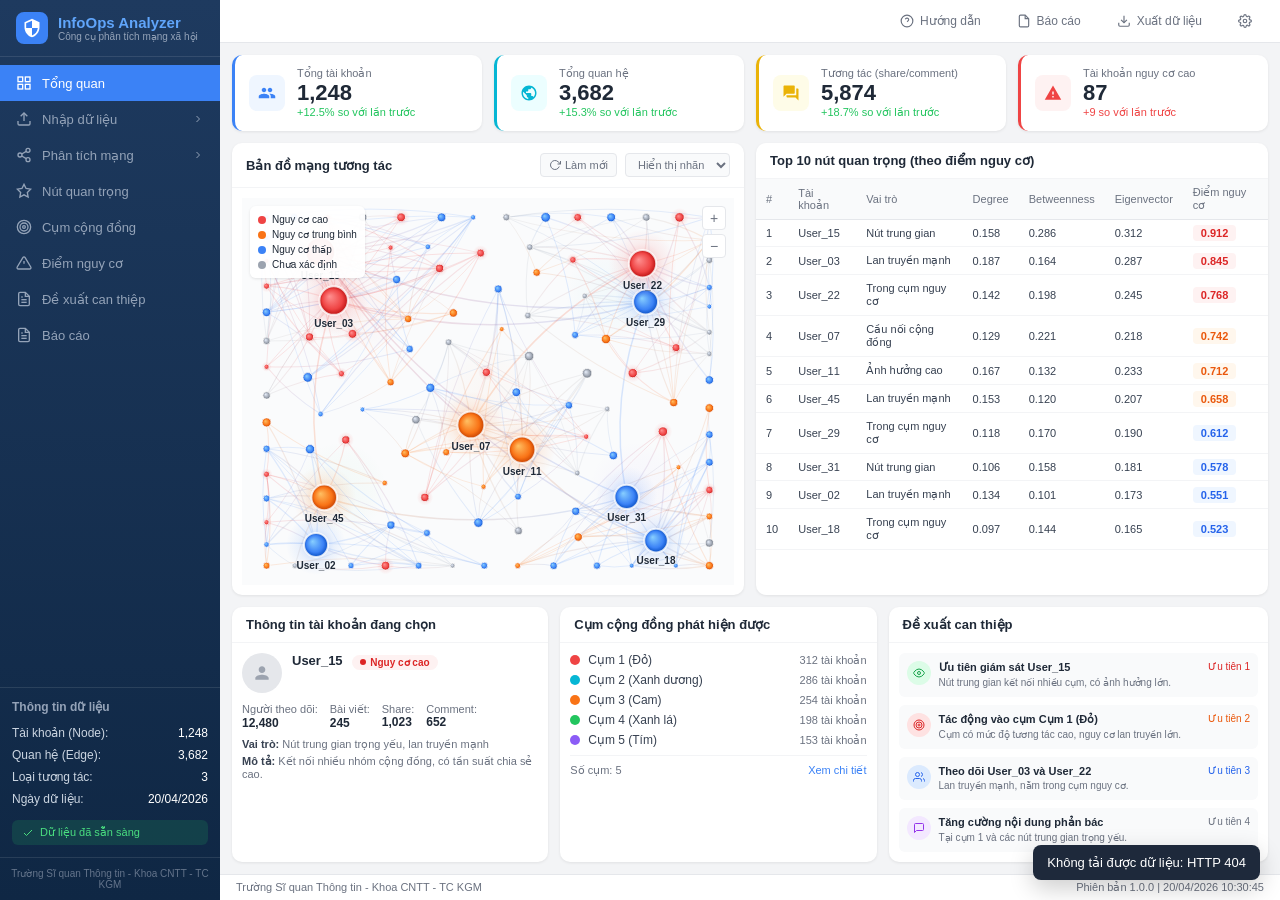
==== commit 07fe7cd0: "Fix Render 500: skip matplotlib viz, use /tmp, cap users" ====
--- a/html/index.html
+++ b/html/index.html
@@ -328,7 +328,7 @@
                 <span>Comment: <strong id="selectedComments">652</strong></span>
               </div>
               <div class="account-detail">
-                <strong>Vai:</strong> <span id="selectedRoleLine">Nút trung gian trọng yếu, lan truyền mạnh</span>
+                <strong>Vai trò:</strong> <span id="selectedRoleLine">Nút trung gian trọng yếu, lan truyền mạnh</span>
               </div>
               <div class="account-detail">
                 <strong>Mô tả:</strong> <span id="selectedDescLine">Kết nối nhiều nhóm cộng đồng, có tần suất chia sẻ cao.</span>
@@ -441,7 +441,7 @@
   <div class="modal-box">
     <div class="modal-head"><h3>Tạo dữ liệu mạng</h3><button type="button" class="modal-close" id="modalClose">&times;</button></div>
     <div class="modal-body">
-      <div><label for="numUsers">Số người dùng</label><input type="number" id="numUsers" value="500" min="10" max="2000" step="10" /><small>10–2000</small></div>
+      <div><label for="numUsers">Số người dùng</label><input type="number" id="numUsers" value="300" min="10" max="2000" step="10" /><small>10–2000 (Render: nên 200–300)</small></div>
       <div><label for="relationshipProb">Xác suất có cạnh</label><input type="number" id="relationshipProb" value="0.025" min="0.001" max="0.1" step="0.001" /><small>0,001–0,1</small></div>
       <div><label for="randomSeed">Seed</label><input type="number" id="randomSeed" value="42" min="1" max="9999" /></div>
       <div><label for="dataSource">Nguồn</label><select id="dataSource"><option value="generate">Sinh ngẫu nhiên</option><option value="upload">Tải CSV</option></select></div>
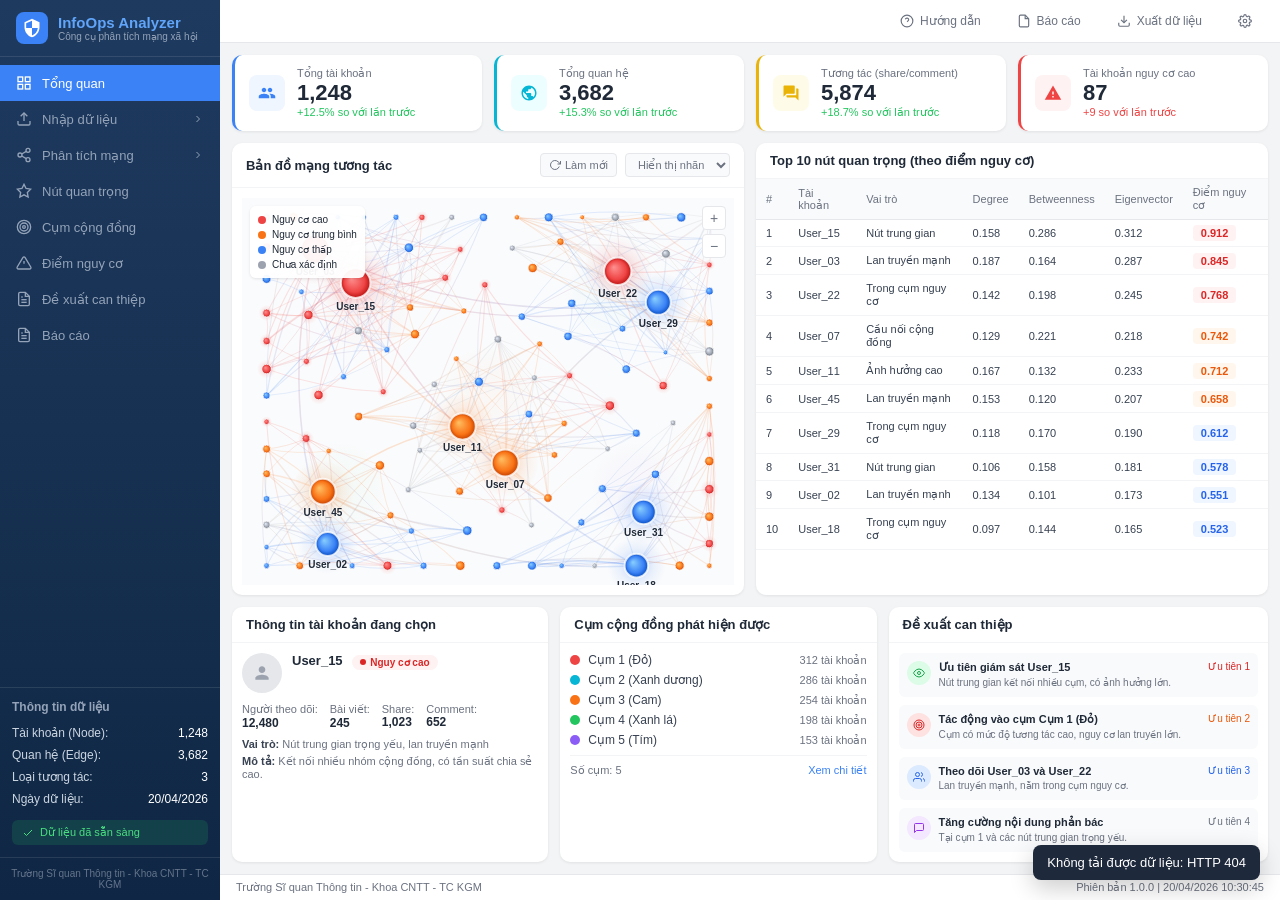
==== commit ae9be32c: "Mô tả thay đổi" ====
--- a/html/index.html
+++ b/html/index.html
@@ -441,7 +441,7 @@
   <div class="modal-box">
     <div class="modal-head"><h3>Tạo dữ liệu mạng</h3><button type="button" class="modal-close" id="modalClose">&times;</button></div>
     <div class="modal-body">
-      <div><label for="numUsers">Số người dùng</label><input type="number" id="numUsers" value="300" min="10" max="2000" step="10" /><small>10–2000 (Render: nên 200–300)</small></div>
+      <div><label for="numUsers">Số người dùng</label><input type="number" id="numUsers" value="500" min="10" max="10000" step="10" /><small>Đang tải giới hạn…</small></div>
       <div><label for="relationshipProb">Xác suất có cạnh</label><input type="number" id="relationshipProb" value="0.025" min="0.001" max="0.1" step="0.001" /><small>0,001–0,1</small></div>
       <div><label for="randomSeed">Seed</label><input type="number" id="randomSeed" value="42" min="1" max="9999" /></div>
       <div><label for="dataSource">Nguồn</label><select id="dataSource"><option value="generate">Sinh ngẫu nhiên</option><option value="upload">Tải CSV</option></select></div>
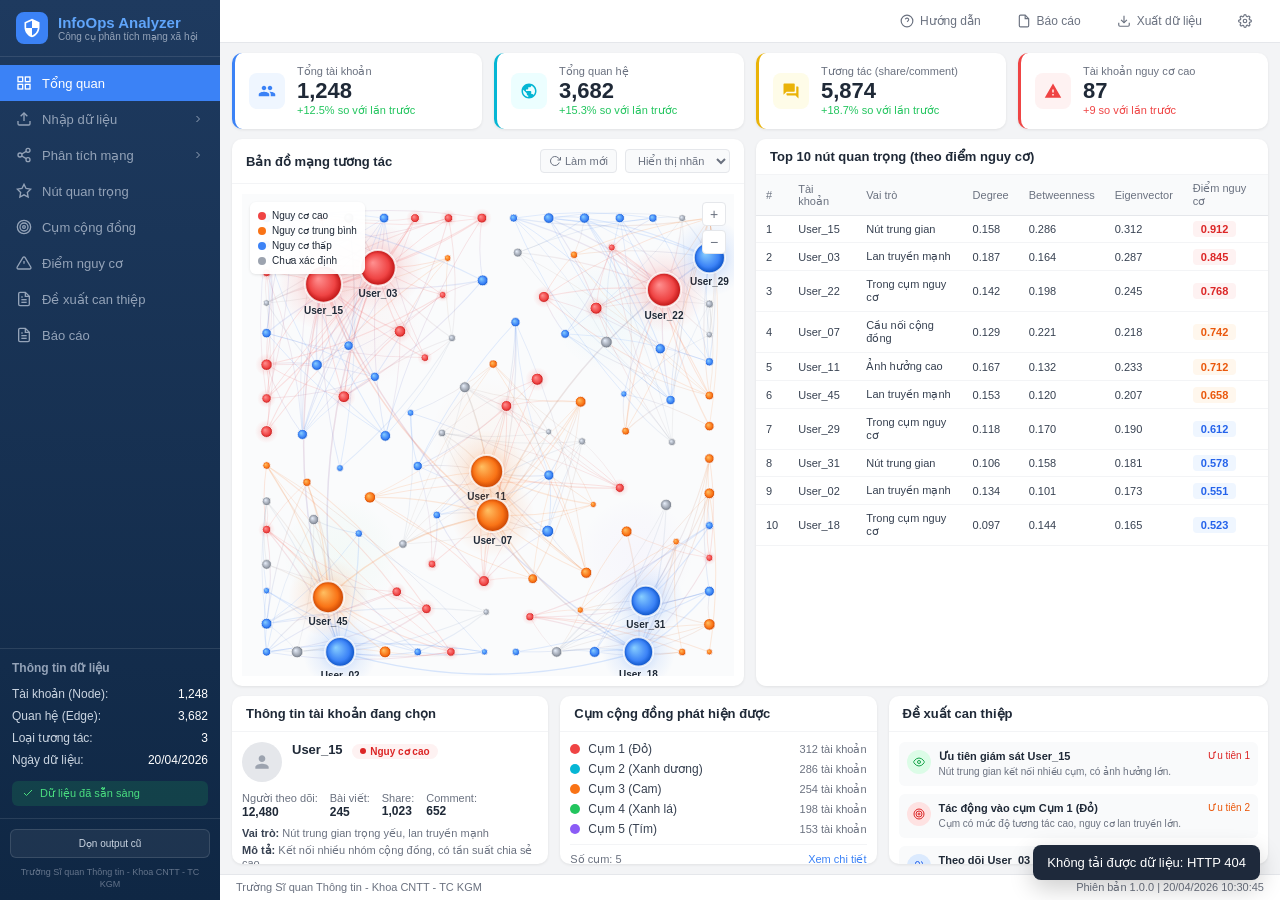
==== commit 8bc5089c: "Update_23_4" ====
--- a/html/index.html
+++ b/html/index.html
@@ -6,6 +6,7 @@
   <title>InfoOps Analyzer - Công cụ phân tích mạng xã hội</title>
   <link rel="stylesheet" href="/css/dashboard-mau.css" />
   <link rel="stylesheet" href="/css/mau-typography.css" />
+  <link rel="stylesheet" href="/css/mau-viewport.css" />
 </head>
 <body data-mau-page="overview">
 <div class="dashboard">
@@ -83,7 +84,8 @@
       </div>
 
       <div class="sidebar-footer">
-        Trường Sĩ quan Thông tin - Khoa CNTT - TC KGM
+        <button type="button" id="btnCleanupOutputs" class="sidebar-footer-link">Dọn output cũ</button>
+        <span class="sidebar-footer-text">Trường Sĩ quan Thông tin - Khoa CNTT - TC KGM</span>
       </div>
     </aside>
 
--- a/css/dashboard-mau.css
+++ b/css/dashboard-mau.css
@@ -140,9 +140,42 @@
 .sidebar-footer {
   padding: 10px;
   border-top: 1px solid rgba(255,255,255,0.1);
+  display: flex;
+  flex-direction: column;
+  gap: 8px;
+  align-items: stretch;
+}
+
+.sidebar-footer-link {
+  width: 100%;
+  padding: 8px 10px;
+  font-size: 10px;
+  font-weight: 500;
+  color: #cbd5e1;
+  background: rgba(255, 255, 255, 0.06);
+  border: 1px solid rgba(255, 255, 255, 0.12);
+  border-radius: 6px;
+  cursor: pointer;
+  text-align: center;
+  transition: background 0.2s, color 0.2s, border-color 0.2s;
+}
+
+.sidebar-footer-link:hover:not(:disabled) {
+  background: rgba(255, 255, 255, 0.1);
+  color: #f1f5f9;
+  border-color: rgba(255, 255, 255, 0.2);
+}
+
+.sidebar-footer-link:disabled {
+  opacity: 0.55;
+  cursor: not-allowed;
+}
+
+.sidebar-footer-text {
   font-size: 9px;
   color: #64748b;
   text-align: center;
+  line-height: 1.35;
 }
 
 /* Main Content */
@@ -454,7 +487,7 @@
   display: grid;
   grid-template-columns: 1fr 1fr 1.2fr;
   gap: 12px;
-  min-height: 140px;
+  min-height: 0;
 }
 
 /* Selected Account */
@@ -687,14 +720,22 @@
 }
 .modal-body small { font-size: 10px; color: #9ca3af; }
 .modal-foot {
-  display: flex; justify-content: flex-end; gap: 8px; padding: 10px 14px;
-  border-top: 1px solid #e5e7eb; background: #f9fafb;
-}
+  display: flex; justify-content: flex-end; align-items: center; flex-wrap: wrap;
+  gap: 8px; padding: 10px 14px; border-top: 1px solid #e5e7eb; background: #f9fafb;
+}
+.modal-foot .modal-foot-start { margin-right: auto; }
 .modal-foot button {
   padding: 6px 12px; font-size: 11px; border-radius: 6px; border: 1px solid #d1d5db;
   background: #fff; cursor: pointer;
 }
+.modal-foot button:disabled { opacity: 0.55; cursor: not-allowed; }
 .modal-foot button.primary { background: #3b82f6; color: #fff; border-color: #3b82f6; }
+.modal-foot button.danger {
+  background: #fef2f2; color: #b91c1c; border-color: #fecaca;
+}
+.modal-foot button.danger:hover:not(:disabled) {
+  background: #fee2e2; border-color: #fca5a5;
+}
 .toast-msg {
   position: fixed; bottom: 20px; right: 20px; background: #1e293b; color: #fff;
   padding: 10px 14px; border-radius: 8px; font-size: 12px; z-index: 1100;
--- a/css/mau-viewport.css
+++ b/css/mau-viewport.css
@@ -0,0 +1,197 @@
+/**
+ * Trang vừa một viewport (không scroll cả trang).
+ * Các vùng nội dung dài vẫn scroll bên trong panel/card.
+ */
+html {
+  height: 100%;
+  overflow: hidden;
+}
+
+body {
+  height: 100dvh;
+  max-height: 100dvh;
+}
+
+.dashboard {
+  height: 100dvh;
+  max-height: 100dvh;
+}
+
+.main-content {
+  min-height: 0;
+}
+
+.header,
+.footer {
+  flex-shrink: 0;
+}
+
+.content {
+  min-height: 0;
+  overflow: hidden;
+}
+
+/* === Tổng quan === */
+body[data-mau-page="overview"] .content {
+  display: grid;
+  grid-template-rows: auto minmax(0, 1fr) minmax(0, auto);
+  gap: 10px;
+  padding: 10px 12px;
+}
+
+body[data-mau-page="overview"] .stats-row {
+  flex-shrink: 0;
+}
+
+body[data-mau-page="overview"] .main-grid {
+  min-height: 0;
+}
+
+body[data-mau-page="overview"] .main-grid .card {
+  min-height: 0;
+}
+
+body[data-mau-page="overview"] .bottom-grid {
+  min-height: 0;
+  max-height: min(168px, 20vh);
+}
+
+body[data-mau-page="overview"] .bottom-grid .card {
+  min-height: 0;
+}
+
+body[data-mau-page="overview"] .bottom-grid .card-body {
+  overflow-x: hidden;
+  overflow-y: auto;
+}
+
+/* === Trang con (SIR, đề xuất) — shell không scroll, con scroll === */
+.mau-subpage-content {
+  overflow: hidden;
+  display: flex;
+  flex-direction: column;
+  gap: 10px;
+  padding-bottom: 0;
+}
+
+body[data-mau-page="simulation"] .mau-sim-head,
+body[data-mau-page="recommendations"] .mau-rec-head {
+  flex-shrink: 0;
+  margin-bottom: 0;
+}
+
+body[data-mau-page="simulation"] .simulation-container,
+body[data-mau-page="recommendations"] .rec-main-grid {
+  flex: 1;
+  min-height: 0;
+  overflow: hidden;
+}
+
+body[data-mau-page="recommendations"] .rec-kpi-row,
+body[data-mau-page="recommendations"] .rec-status-bar:not([hidden]) {
+  flex-shrink: 0;
+}
+
+body[data-mau-page="recommendations"] .rec-tables-stack {
+  flex: 1;
+  min-height: 0;
+  overflow: hidden;
+}
+
+body[data-mau-page="recommendations"] .rec-table-card {
+  flex: 1;
+  min-height: 0;
+}
+
+body[data-mau-page="recommendations"] .rec-winner-card {
+  min-height: 0;
+  overflow: hidden;
+}
+
+body[data-mau-page="recommendations"] .rec-winner-card .card-body {
+  flex: 1;
+  min-height: 0;
+  overflow: hidden;
+}
+
+body[data-mau-page="recommendations"] .rec-node-list {
+  flex: 1;
+  min-height: 0;
+  max-height: none;
+  overflow-x: hidden;
+  overflow-y: auto;
+}
+
+/* === Mô phỏng SIR === */
+body[data-mau-page="simulation"] .simulation-container {
+  align-items: stretch;
+}
+
+body[data-mau-page="simulation"] .sim-controls-panel {
+  align-self: stretch;
+  max-height: none;
+  min-height: 0;
+  height: auto;
+}
+
+body[data-mau-page="simulation"] .sim-controls-panel .card-body {
+  overflow-x: hidden;
+  overflow-y: auto;
+  flex: 1;
+  min-height: 0;
+}
+
+body[data-mau-page="simulation"] .sim-results-panel {
+  min-height: 0;
+}
+
+body[data-mau-page="simulation"] .result-tab-content {
+  overflow-x: hidden;
+  overflow-y: auto;
+}
+
+body[data-mau-page="simulation"] #sir-chart-tab.result-tab-content {
+  overflow: hidden;
+}
+
+body[data-mau-page="simulation"] .sim-chart-wrap,
+body[data-mau-page="simulation"] .sim-chart-wrap.sir-chart-tall {
+  flex: 1;
+  min-height: 0;
+  height: auto;
+}
+
+body[data-mau-page="simulation"] .mau-form-group {
+  margin-bottom: 10px;
+}
+
+/* === Vùng scroll nội bộ (bảng, sidebar, so sánh) === */
+.dashboard .table-container {
+  overflow: auto;
+}
+
+.dashboard .comparison-table {
+  overflow-x: auto;
+  overflow-y: auto;
+  flex-shrink: 1;
+  min-height: 0;
+}
+
+.dashboard .nav-menu {
+  overflow-x: hidden;
+  overflow-y: auto;
+}
+
+@media (max-height: 820px) {
+  body[data-mau-page="overview"] .bottom-grid {
+    max-height: min(140px, 18vh);
+  }
+
+  body[data-mau-page="simulation"] .mau-form-group {
+    margin-bottom: 8px;
+  }
+
+  body[data-mau-page="simulation"] .model-tabs {
+    margin-bottom: 10px;
+  }
+}
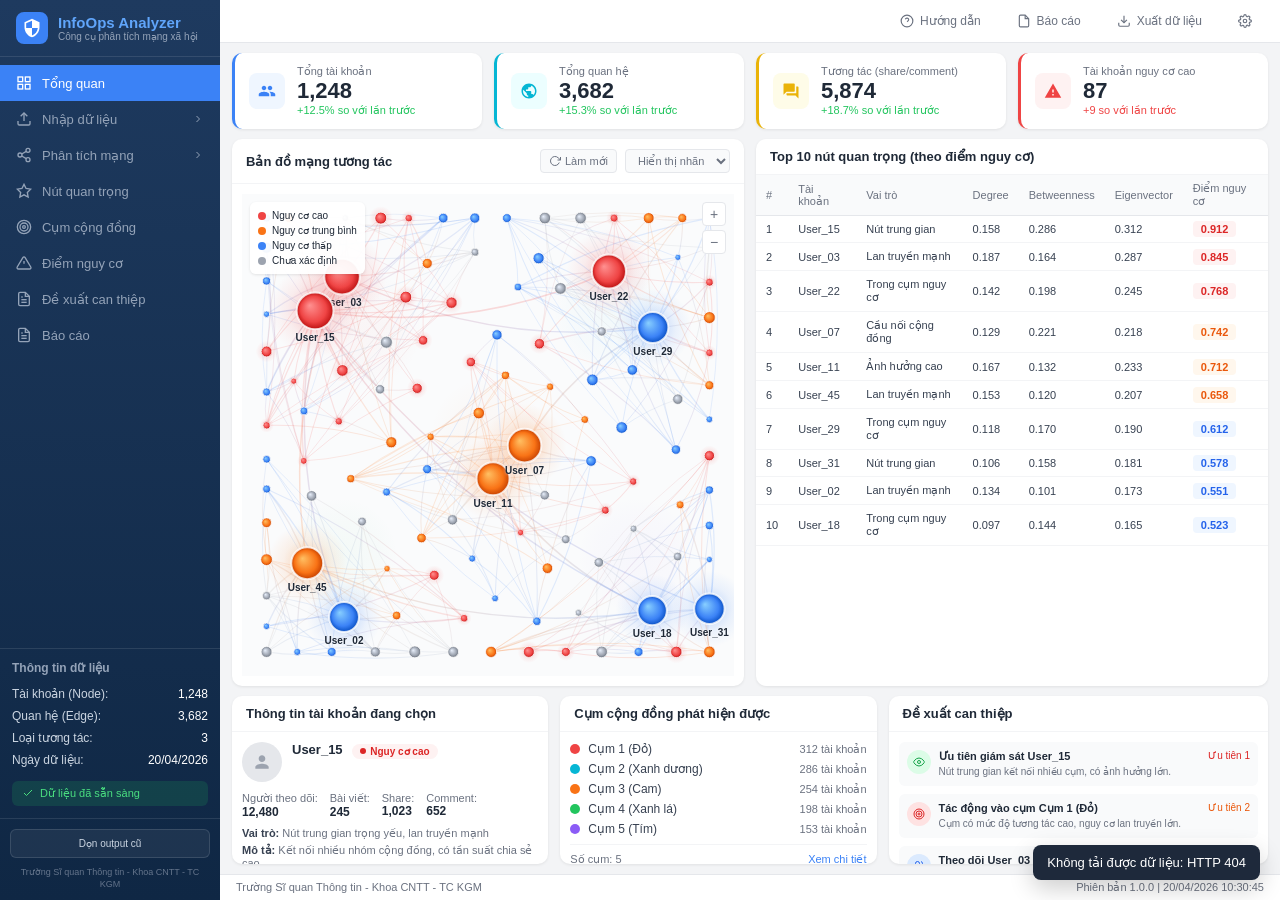
==== commit f657c557: "Cap_nhat_mo_phong" ====
--- a/html/index.html
+++ b/html/index.html
@@ -444,7 +444,7 @@
     <div class="modal-head"><h3>Tạo dữ liệu mạng</h3><button type="button" class="modal-close" id="modalClose">&times;</button></div>
     <div class="modal-body">
       <div><label for="numUsers">Số người dùng</label><input type="number" id="numUsers" value="500" min="10" max="10000" step="10" /><small>Đang tải giới hạn…</small></div>
-      <div><label for="relationshipProb">Xác suất có cạnh</label><input type="number" id="relationshipProb" value="0.025" min="0.001" max="0.1" step="0.001" /><small>0,001–0,1</small></div>
+      <div><label for="relationshipProb">Xác suất có cạnh</label><input type="number" id="relationshipProb" value="0.025" min="0.001" max="0.1" step="0.001" /></div>
       <div><label for="randomSeed">Seed</label><input type="number" id="randomSeed" value="42" min="1" max="9999" /></div>
       <div><label for="dataSource">Nguồn</label><select id="dataSource"><option value="generate">Sinh ngẫu nhiên</option><option value="upload">Tải CSV</option></select></div>
       <div id="fileUploadGroup" style="display:none"><label for="dataFile">File CSV</label><input type="file" id="dataFile" accept=".csv" /></div>
--- a/css/mau-viewport.css
+++ b/css/mau-viewport.css
@@ -154,11 +154,27 @@
   overflow: hidden;
 }
 
+body[data-mau-page="simulation"] #sir-comparison-tab.result-tab-content {
+  overflow-x: hidden;
+  overflow-y: auto;
+}
+
 body[data-mau-page="simulation"] .sim-chart-wrap,
 body[data-mau-page="simulation"] .sim-chart-wrap.sir-chart-tall {
   flex: 1;
   min-height: 0;
   height: auto;
+}
+
+body[data-mau-page="simulation"] #sir-comparison-tab .sir-cmp-chart-wrap {
+  flex: 0 0 auto;
+  min-height: clamp(480px, 72vh, 920px);
+  height: clamp(480px, 72vh, 920px);
+}
+
+body[data-mau-page="simulation"] #sir-comparison-tab .sir-cmp-table-scroll {
+  flex: 0 0 auto;
+  max-height: none;
 }
 
 body[data-mau-page="simulation"] .mau-form-group {
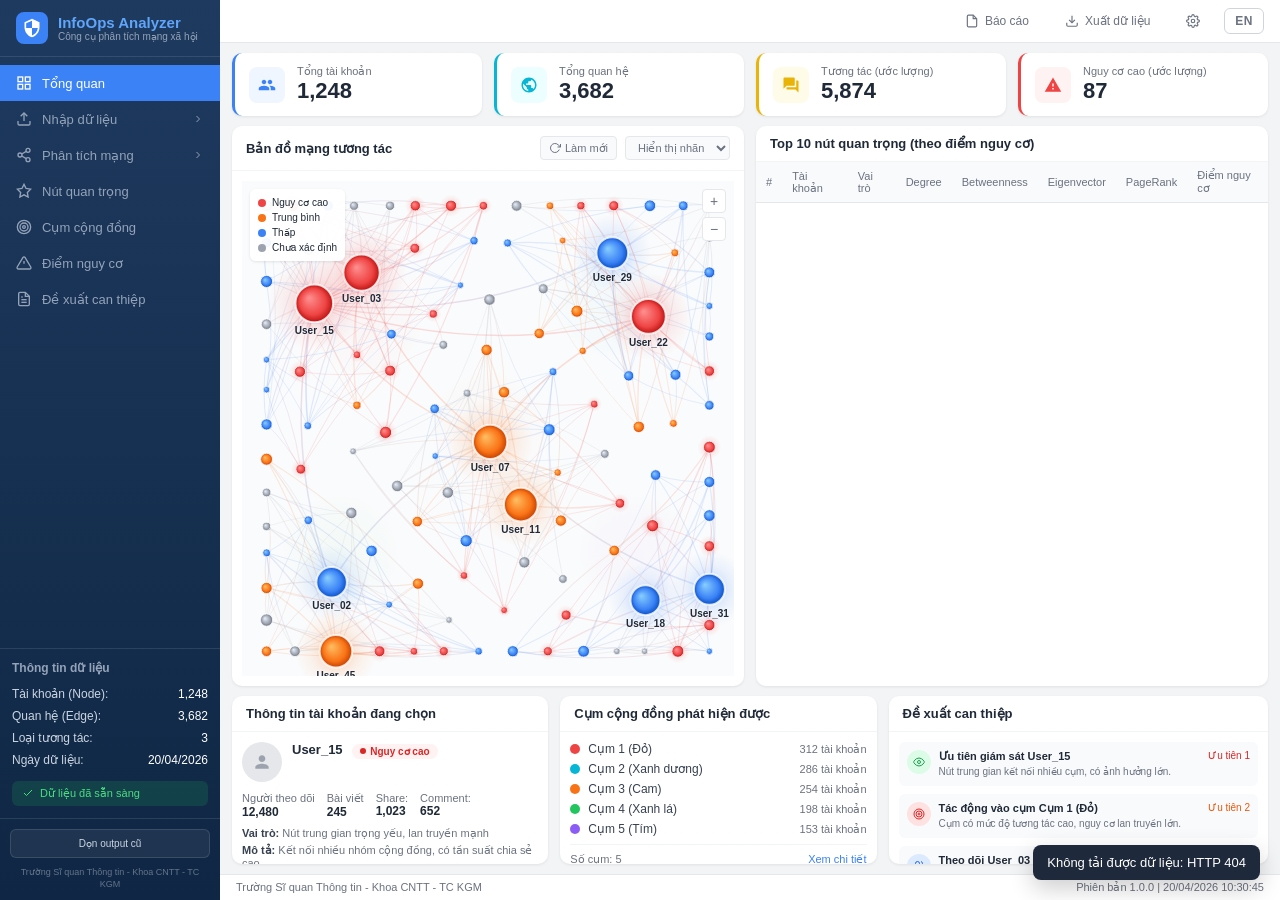
==== commit 162150cc: "Cap_nhat_31/5/2026" ====
--- a/html/index.html
+++ b/html/index.html
@@ -25,88 +25,81 @@
       <nav class="nav-menu">
         <div class="nav-item active" data-mau-nav="overview">
           <svg viewBox="0 0 24 24" fill="none" stroke="currentColor" stroke-width="2"><rect x="3" y="3" width="7" height="7"/><rect x="14" y="3" width="7" height="7"/><rect x="14" y="14" width="7" height="7"/><rect x="3" y="14" width="7" height="7"/></svg>
-          <span>Tổng quan</span>
+          <span data-i18n="dashboard.navOverview">Tổng quan</span>
         </div>
         <div class="nav-item" id="menuOpenData" data-mau-nav="data">
           <svg viewBox="0 0 24 24" fill="none" stroke="currentColor" stroke-width="2"><path d="M21 15v4a2 2 0 0 1-2 2H5a2 2 0 0 1-2-2v-4"/><polyline points="17 8 12 3 7 8"/><line x1="12" y1="3" x2="12" y2="15"/></svg>
-          <span>Nhập dữ liệu</span>
+          <span data-i18n="dashboard.navData">Nhập dữ liệu</span>
           <svg class="chevron" viewBox="0 0 24 24" fill="none" stroke="currentColor" stroke-width="2"><polyline points="9 18 15 12 9 6"/></svg>
         </div>
         <div class="nav-item" data-mau-nav="simulation">
           <svg viewBox="0 0 24 24" fill="none" stroke="currentColor" stroke-width="2"><circle cx="18" cy="5" r="3"/><circle cx="6" cy="12" r="3"/><circle cx="18" cy="19" r="3"/><line x1="8.59" y1="13.51" x2="15.42" y2="17.49"/><line x1="15.41" y1="6.51" x2="8.59" y2="10.49"/></svg>
-          <span>Phân tích mạng</span>
+          <span data-i18n="dashboard.navAnalysis">Phân tích mạng</span>
           <svg class="chevron" viewBox="0 0 24 24" fill="none" stroke="currentColor" stroke-width="2"><polyline points="9 18 15 12 9 6"/></svg>
         </div>
         <div class="nav-item" data-mau-nav="topnodes">
           <svg viewBox="0 0 24 24" fill="none" stroke="currentColor" stroke-width="2"><polygon points="12 2 15.09 8.26 22 9.27 17 14.14 18.18 21.02 12 17.77 5.82 21.02 7 14.14 2 9.27 8.91 8.26 12 2"/></svg>
-          <span>Nút quan trọng</span>
+          <span data-i18n="dashboard.navTopNodes">Nút quan trọng</span>
         </div>
         <div class="nav-item" data-mau-nav="communities">
           <svg viewBox="0 0 24 24" fill="none" stroke="currentColor" stroke-width="2"><circle cx="12" cy="12" r="10"/><circle cx="12" cy="12" r="6"/><circle cx="12" cy="12" r="2"/></svg>
-          <span>Cụm cộng đồng</span>
+          <span data-i18n="dashboard.navCommunities">Cụm cộng đồng</span>
         </div>
         <div class="nav-item" data-mau-nav="risk">
           <svg viewBox="0 0 24 24" fill="none" stroke="currentColor" stroke-width="2"><path d="M10.29 3.86L1.82 18a2 2 0 0 0 1.71 3h16.94a2 2 0 0 0 1.71-3L13.71 3.86a2 2 0 0 0-3.42 0z"/><line x1="12" y1="9" x2="12" y2="13"/><line x1="12" y1="17" x2="12.01" y2="17"/></svg>
-          <span>Điểm nguy cơ</span>
+          <span data-i18n="dashboard.navRisk">Điểm nguy cơ</span>
         </div>
         <div class="nav-item" data-mau-nav="recommendations">
           <svg viewBox="0 0 24 24" fill="none" stroke="currentColor" stroke-width="2"><path d="M14 2H6a2 2 0 0 0-2 2v16a2 2 0 0 0 2 2h12a2 2 0 0 0 2-2V8z"/><polyline points="14 2 14 8 20 8"/><line x1="16" y1="13" x2="8" y2="13"/><line x1="16" y1="17" x2="8" y2="17"/><polyline points="10 9 9 9 8 9"/></svg>
-          <span>Đề xuất can thiệp</span>
-        </div>
-        <div class="nav-item" data-mau-nav="report">
-          <svg viewBox="0 0 24 24" fill="none" stroke="currentColor" stroke-width="2"><path d="M14 2H6a2 2 0 0 0-2 2v16a2 2 0 0 0 2 2h12a2 2 0 0 0 2-2V8z"/><polyline points="14 2 14 8 20 8"/><line x1="16" y1="13" x2="8" y2="13"/><line x1="16" y1="17" x2="8" y2="17"/><polyline points="10 9 9 9 8 9"/></svg>
-          <span>Báo cáo</span>
+          <span data-i18n="dashboard.navRecs">Đề xuất can thiệp</span>
         </div>
       </nav>
 
       <div class="data-info">
-        <h3>Thông tin dữ liệu</h3>
+        <h3 data-i18n="dashboard.sidebarTitle">Thông tin dữ liệu</h3>
         <div class="data-row">
-          <span>Tài khoản (Node):</span>
+          <span data-i18n="dashboard.sidebarNodes">Tài khoản (Node):</span>
           <span id="sideStatNodes">1,248</span>
         </div>
         <div class="data-row">
-          <span>Quan hệ (Edge):</span>
+          <span data-i18n="dashboard.sidebarEdges">Quan hệ (Edge):</span>
           <span id="sideStatEdges">3,682</span>
         </div>
         <div class="data-row">
-          <span>Loại tương tác:</span>
+          <span data-i18n="dashboard.sidebarInteraction">Loại tương tác:</span>
           <span>3</span>
         </div>
         <div class="data-row">
-          <span>Ngày dữ liệu:</span>
+          <span data-i18n="dashboard.sidebarDate">Ngày dữ liệu:</span>
           <span id="sideStatDate">20/04/2026</span>
         </div>
         <div class="data-ready" id="dataReadyBadge">
           <svg width="12" height="12" viewBox="0 0 24 24" fill="none" stroke="currentColor" stroke-width="2"><polyline points="20 6 9 17 4 12"/></svg>
-          Dữ liệu đã sẵn sàng
+          <span data-i18n="dashboard.sidebarReady">Dữ liệu đã sẵn sàng</span>
         </div>
       </div>
 
       <div class="sidebar-footer">
-        <button type="button" id="btnCleanupOutputs" class="sidebar-footer-link">Dọn output cũ</button>
-        <span class="sidebar-footer-text">Trường Sĩ quan Thông tin - Khoa CNTT - TC KGM</span>
+        <button type="button" id="btnCleanupOutputs" class="sidebar-footer-link" data-i18n="dashboard.cleanup">Dọn output cũ</button>
+        <span class="sidebar-footer-text" data-i18n="dashboard.footerInst">Trường Sĩ quan Thông tin - Khoa CNTT - TC KGM</span>
       </div>
     </aside>
 
     <!-- Main Content -->
     <main class="main-content">
       <header class="header">
-        <button type="button" class="header-btn" id="btnGuide">
-          <svg viewBox="0 0 24 24" fill="none" stroke="currentColor" stroke-width="2"><circle cx="12" cy="12" r="10"/><path d="M9.09 9a3 3 0 0 1 5.83 1c0 2-3 3-3 3"/><line x1="12" y1="17" x2="12.01" y2="17"/></svg>
-          Hướng dẫn
-        </button>
         <button type="button" class="header-btn" id="btnReport">
           <svg viewBox="0 0 24 24" fill="none" stroke="currentColor" stroke-width="2"><path d="M14 2H6a2 2 0 0 0-2 2v16a2 2 0 0 0 2 2h12a2 2 0 0 0 2-2V8z"/><polyline points="14 2 14 8 20 8"/></svg>
-          Báo cáo
+          <span data-i18n="dashboard.btnReport">Báo cáo</span>
         </button>
         <button type="button" class="header-btn" id="btnExport">
           <svg viewBox="0 0 24 24" fill="none" stroke="currentColor" stroke-width="2"><path d="M21 15v4a2 2 0 0 1-2 2H5a2 2 0 0 1-2-2v-4"/><polyline points="7 10 12 15 17 10"/><line x1="12" y1="15" x2="12" y2="3"/></svg>
-          Xuất dữ liệu
+          <span data-i18n="dashboard.btnExport">Xuất dữ liệu</span>
         </button>
         <button type="button" class="header-btn" id="btnSettings">
           <svg viewBox="0 0 24 24" fill="none" stroke="currentColor" stroke-width="2"><circle cx="12" cy="12" r="3"/><path d="M19.4 15a1.65 1.65 0 0 0 .33 1.82l.06.06a2 2 0 0 1 0 2.83 2 2 0 0 1-2.83 0l-.06-.06a1.65 1.65 0 0 0-1.82-.33 1.65 1.65 0 0 0-1 1.51V21a2 2 0 0 1-2 2 2 2 0 0 1-2-2v-.09A1.65 1.65 0 0 0 9 19.4a1.65 1.65 0 0 0-1.82.33l-.06.06a2 2 0 0 1-2.83 0 2 2 0 0 1 0-2.83l.06-.06a1.65 1.65 0 0 0 .33-1.82 1.65 1.65 0 0 0-1.51-1H3a2 2 0 0 1-2-2 2 2 0 0 1 2-2h.09A1.65 1.65 0 0 0 4.6 9a1.65 1.65 0 0 0-.33-1.82l-.06-.06a2 2 0 0 1 0-2.83 2 2 0 0 1 2.83 0l.06.06a1.65 1.65 0 0 0 1.82.33H9a1.65 1.65 0 0 0 1-1.51V3a2 2 0 0 1 2-2 2 2 0 0 1 2 2v.09a1.65 1.65 0 0 0 1 1.51 1.65 1.65 0 0 0 1.82-.33l.06-.06a2 2 0 0 1 2.83 0 2 2 0 0 1 0 2.83l-.06.06a1.65 1.65 0 0 0-.33 1.82V9a1.65 1.65 0 0 0 1.51 1H21a2 2 0 0 1 2 2 2 2 0 0 1-2 2h-.09a1.65 1.65 0 0 0-1.51 1z"/></svg>
         </button>
+        <button type="button" class="header-btn" id="langToggle" title="Switch language">VI</button>
       </header>
 
       <div class="content">
@@ -117,9 +110,9 @@
               <svg viewBox="0 0 24 24" fill="currentColor"><path d="M16 11c1.66 0 2.99-1.34 2.99-3S17.66 5 16 5c-1.66 0-3 1.34-3 3s1.34 3 3 3zm-8 0c1.66 0 2.99-1.34 2.99-3S9.66 5 8 5C6.34 5 5 6.34 5 8s1.34 3 3 3zm0 2c-2.33 0-7 1.17-7 3.5V19h14v-2.5c0-2.33-4.67-3.5-7-3.5zm8 0c-.29 0-.62.02-.97.05 1.16.84 1.97 1.97 1.97 3.45V19h6v-2.5c0-2.33-4.67-3.5-7-3.5z"/></svg>
             </div>
             <div class="stat-content">
-              <div class="stat-label">Tổng tài khoản</div>
+              <div class="stat-label" data-i18n="dashboard.metricUsers">Tổng tài khoản</div>
               <div class="stat-value" id="stat-users">1,248</div>
-              <div class="stat-change" id="stat-users-trend">+12.5% so với lần trước</div>
+              <div class="stat-change" id="stat-users-trend" hidden></div>
             </div>
           </div>
           <div class="stat-card cyan">
@@ -127,9 +120,9 @@
               <svg viewBox="0 0 24 24" fill="currentColor"><path d="M12 2C6.48 2 2 6.48 2 12s4.48 10 10 10 10-4.48 10-10S17.52 2 12 2zm-1 17.93c-3.95-.49-7-3.85-7-7.93 0-.62.08-1.21.21-1.79L9 15v1c0 1.1.9 2 2 2v1.93zm6.9-2.54c-.26-.81-1-1.39-1.9-1.39h-1v-3c0-.55-.45-1-1-1H8v-2h2c.55 0 1-.45 1-1V7h2c1.1 0 2-.9 2-2v-.41c2.93 1.19 5 4.06 5 7.41 0 2.08-.8 3.97-2.1 5.39z"/></svg>
             </div>
             <div class="stat-content">
-              <div class="stat-label">Tổng quan hệ</div>
+              <div class="stat-label" data-i18n="dashboard.metricEdges">Tổng quan hệ</div>
               <div class="stat-value" id="stat-edges">3,682</div>
-              <div class="stat-change" id="stat-edges-trend">+15.3% so với lần trước</div>
+              <div class="stat-change" id="stat-edges-trend" hidden></div>
             </div>
           </div>
           <div class="stat-card yellow">
@@ -137,9 +130,9 @@
               <svg viewBox="0 0 24 24" fill="currentColor"><path d="M21 6h-2v9H6v2c0 .55.45 1 1 1h11l4 4V7c0-.55-.45-1-1-1zm-4 6V3c0-.55-.45-1-1-1H3c-.55 0-1 .45-1 1v14l4-4h10c.55 0 1-.45 1-1z"/></svg>
             </div>
             <div class="stat-content">
-              <div class="stat-label">Tương tác (share/comment)</div>
+              <div class="stat-label" data-i18n="dashboard.metricEngagement">Tương tác (ước lượng)</div>
               <div class="stat-value" id="stat-interactions">5,874</div>
-              <div class="stat-change" id="stat-interactions-trend">+18.7% so với lần trước</div>
+              <div class="stat-change" id="stat-interactions-trend" hidden></div>
             </div>
           </div>
           <div class="stat-card red">
@@ -147,9 +140,9 @@
               <svg viewBox="0 0 24 24" fill="currentColor"><path d="M1 21h22L12 2 1 21zm12-3h-2v-2h2v2zm0-4h-2v-4h2v4z"/></svg>
             </div>
             <div class="stat-content">
-              <div class="stat-label">Tài khoản nguy cơ cao</div>
+              <div class="stat-label" data-i18n="dashboard.metricHighRisk">Tài khoản nguy cơ cao</div>
               <div class="stat-value" id="stat-high-risk">87</div>
-              <div class="stat-change negative" id="stat-high-risk-trend">+9 so với lần trước</div>
+              <div class="stat-change negative" id="stat-high-risk-trend" hidden></div>
             </div>
           </div>
         </div>
@@ -159,11 +152,11 @@
           <!-- Network Graph -->
           <div class="card" id="dash-graph">
             <div class="card-header">
-              <span class="card-title">Bản đồ mạng tương tác</span>
+              <span class="card-title" data-i18n="dashboard.graphMapTitle">Bản đồ mạng tương tác</span>
               <div class="card-actions">
                 <button class="card-btn" id="refreshGraph">
                   <svg viewBox="0 0 24 24" fill="none" stroke="currentColor" stroke-width="2"><polyline points="23 4 23 10 17 10"/><path d="M20.49 15a9 9 0 1 1-2.12-9.36L23 10"/></svg>
-                  Làm mới
+                  <span data-i18n="dashboard.refresh">Làm mới</span>
                 </button>
                 <select class="card-btn" id="labelToggle" style="border: 1px solid #e5e7eb;">
                   <option>Hiển thị nhãn</option>
@@ -174,10 +167,10 @@
               <div class="graph-container">
                 <canvas id="networkCanvas"></canvas>
                 <div class="graph-legend">
-                  <div class="legend-item"><span class="legend-dot red"></span> Nguy cơ cao</div>
-                  <div class="legend-item"><span class="legend-dot orange"></span> Nguy cơ trung bình</div>
-                  <div class="legend-item"><span class="legend-dot blue"></span> Nguy cơ thấp</div>
-                  <div class="legend-item"><span class="legend-dot gray"></span> Chưa xác định</div>
+                  <div class="legend-item"><span class="legend-dot red"></span> <span data-i18n="dashboard.riskHigh">Nguy cơ cao</span></div>
+                  <div class="legend-item"><span class="legend-dot orange"></span> <span data-i18n="dashboard.riskMed">Nguy cơ trung bình</span></div>
+                  <div class="legend-item"><span class="legend-dot blue"></span> <span data-i18n="dashboard.riskLow">Nguy cơ thấp</span></div>
+                  <div class="legend-item"><span class="legend-dot gray"></span> <span data-i18n="dashboard.riskUnknown">Chưa xác định</span></div>
                 </div>
                 <div class="graph-controls">
                   <button class="zoom-btn" id="zoomIn">+</button>
@@ -190,114 +183,24 @@
           <!-- Top Nodes Table -->
           <div class="card" id="dash-top-table">
             <div class="card-header">
-              <span class="card-title">Top 10 nút quan trọng (theo điểm nguy cơ)</span>
+              <span class="card-title" data-i18n="dashboard.topNodesTitle">Top 10 nút quan trọng (theo điểm nguy cơ)</span>
             </div>
             <div class="card-body" style="padding: 0;">
               <div class="table-container">
                 <table>
                   <thead>
                     <tr>
-                      <th>#</th>
-                      <th>Tài khoản</th>
-                      <th>Vai trò</th>
-                      <th>Degree</th>
-                      <th>Betweenness</th>
-                      <th>Eigenvector</th>
-                      <th>Điểm nguy cơ</th>
+                      <th data-i18n="dashboard.thRank">#</th>
+                      <th data-i18n="dashboard.thAccount">Tài khoản</th>
+                      <th data-i18n="dashboard.thRole">Vai trò</th>
+                      <th data-i18n="dashboard.thDegree">Degree</th>
+                      <th data-i18n="dashboard.thBetw">Betweenness</th>
+                      <th data-i18n="dashboard.thEigen">Eigenvector</th>
+                      <th data-i18n="dashboard.thPageRank">PageRank</th>
+                      <th data-i18n="dashboard.thRisk">Điểm nguy cơ</th>
                     </tr>
                   </thead>
-                  <tbody id="topNodesTable">
-                    <tr>
-                      <td>1</td>
-                      <td>User_15</td>
-                      <td>Nút trung gian</td>
-                      <td>0.158</td>
-                      <td>0.286</td>
-                      <td>0.312</td>
-                      <td><span class="risk-score high">0.912</span></td>
-                    </tr>
-                    <tr>
-                      <td>2</td>
-                      <td>User_03</td>
-                      <td>Lan truyền mạnh</td>
-                      <td>0.187</td>
-                      <td>0.164</td>
-                      <td>0.287</td>
-                      <td><span class="risk-score high">0.845</span></td>
-                    </tr>
-                    <tr>
-                      <td>3</td>
-                      <td>User_22</td>
-                      <td>Trong cụm nguy cơ</td>
-                      <td>0.142</td>
-                      <td>0.198</td>
-                      <td>0.245</td>
-                      <td><span class="risk-score high">0.768</span></td>
-                    </tr>
-                    <tr>
-                      <td>4</td>
-                      <td>User_07</td>
-                      <td>Cầu nối cộng đồng</td>
-                      <td>0.129</td>
-                      <td>0.221</td>
-                      <td>0.218</td>
-                      <td><span class="risk-score medium">0.742</span></td>
-                    </tr>
-                    <tr>
-                      <td>5</td>
-                      <td>User_11</td>
-                      <td>Ảnh hưởng cao</td>
-                      <td>0.167</td>
-                      <td>0.132</td>
-                      <td>0.233</td>
-                      <td><span class="risk-score medium">0.712</span></td>
-                    </tr>
-                    <tr>
-                      <td>6</td>
-                      <td>User_45</td>
-                      <td>Lan truyền mạnh</td>
-                      <td>0.153</td>
-                      <td>0.120</td>
-                      <td>0.207</td>
-                      <td><span class="risk-score medium">0.658</span></td>
-                    </tr>
-                    <tr>
-                      <td>7</td>
-                      <td>User_29</td>
-                      <td>Trong cụm nguy cơ</td>
-                      <td>0.118</td>
-                      <td>0.170</td>
-                      <td>0.190</td>
-                      <td><span class="risk-score low">0.612</span></td>
-                    </tr>
-                    <tr>
-                      <td>8</td>
-                      <td>User_31</td>
-                      <td>Nút trung gian</td>
-                      <td>0.106</td>
-                      <td>0.158</td>
-                      <td>0.181</td>
-                      <td><span class="risk-score low">0.578</span></td>
-                    </tr>
-                    <tr>
-                      <td>9</td>
-                      <td>User_02</td>
-                      <td>Lan truyền mạnh</td>
-                      <td>0.134</td>
-                      <td>0.101</td>
-                      <td>0.173</td>
-                      <td><span class="risk-score low">0.551</span></td>
-                    </tr>
-                    <tr>
-                      <td>10</td>
-                      <td>User_18</td>
-                      <td>Trong cụm nguy cơ</td>
-                      <td>0.097</td>
-                      <td>0.144</td>
-                      <td>0.165</td>
-                      <td><span class="risk-score low">0.523</span></td>
-                    </tr>
-                  </tbody>
+                  <tbody id="topNodesTable"></tbody>
                 </table>
               </div>
             </div>
@@ -309,7 +212,7 @@
           <!-- Selected Account -->
           <div class="card">
             <div class="card-header">
-              <span class="card-title">Thông tin tài khoản đang chọn</span>
+              <span class="card-title" data-i18n="dashboard.accountInfo">Thông tin tài khoản đang chọn</span>
             </div>
             <div class="card-body">
               <div class="account-info">
@@ -324,16 +227,16 @@
                 </div>
               </div>
               <div class="account-stats">
-                <span>Người theo dõi: <strong id="selectedFollowers">12,480</strong></span>
-                <span>Bài viết: <strong id="selectedPosts">245</strong></span>
-                <span>Share: <strong id="selectedShares">1,023</strong></span>
-                <span>Comment: <strong id="selectedComments">652</strong></span>
+                <span><span data-i18n="dashboard.profileFollowers">Người theo dõi:</span> <strong id="selectedFollowers">12,480</strong></span>
+                <span><span data-i18n="dashboard.profilePosts">Bài viết:</span> <strong id="selectedPosts">245</strong></span>
+                <span><span data-i18n="dashboard.profileShare">Share:</span> <strong id="selectedShares">1,023</strong></span>
+                <span><span data-i18n="dashboard.profileComment">Comment:</span> <strong id="selectedComments">652</strong></span>
               </div>
               <div class="account-detail">
-                <strong>Vai trò:</strong> <span id="selectedRoleLine">Nút trung gian trọng yếu, lan truyền mạnh</span>
+                <strong data-i18n="dashboard.profileRole">Vai trò:</strong> <span id="selectedRoleLine">Nút trung gian trọng yếu, lan truyền mạnh</span>
               </div>
               <div class="account-detail">
-                <strong>Mô tả:</strong> <span id="selectedDescLine">Kết nối nhiều nhóm cộng đồng, có tần suất chia sẻ cao.</span>
+                <strong data-i18n="dashboard.profileDesc">Mô tả:</strong> <span id="selectedDescLine">Kết nối nhiều nhóm cộng đồng, có tần suất chia sẻ cao.</span>
               </div>
             </div>
           </div>
@@ -341,7 +244,7 @@
           <!-- Community Detected -->
           <div class="card" id="dash-communities">
             <div class="card-header">
-              <span class="card-title">Cụm cộng đồng phát hiện được</span>
+              <span class="card-title" data-i18n="dashboard.communitiesTitle">Cụm cộng đồng phát hiện được</span>
             </div>
             <div class="card-body">
               <div class="community-list" id="clustersList">
@@ -372,8 +275,8 @@
                 </div>
               </div>
               <div class="community-footer">
-                <span class="community-total">Số cụm: <span id="clusterCountNum">5</span></span>
-                <a href="#" class="view-details">Xem chi tiết</a>
+                <span class="community-total"><span data-i18n="dashboard.clustersNum">Số cụm:</span> <span id="clusterCountNum">5</span></span>
+                <a href="#" class="view-details" data-i18n="dashboard.viewDetails">Xem chi tiết</a>
               </div>
             </div>
           </div>
@@ -381,7 +284,7 @@
           <!-- Recommendations -->
           <div class="card">
             <div class="card-header">
-              <span class="card-title">Đề xuất can thiệp</span>
+              <span class="card-title" data-i18n="dashboard.recsTitle">Đề xuất can thiệp</span>
             </div>
             <div class="card-body">
               <div class="recommendation-list" id="recommendationList">
@@ -432,8 +335,8 @@
       </div>
 
       <footer class="footer">
-        <span>Trường Sĩ quan Thông tin - Khoa CNTT - TC KGM</span>
-        <span>Phiên bản 1.0.0 | <span id="footerTimestamp">20/04/2026 10:30:45</span></span>
+        <span data-i18n="dashboard.footerInst">Trường Sĩ quan Thông tin - Khoa CNTT - TC KGM</span>
+        <span><span data-i18n="dashboard.footerVer">Phiên bản</span> 1.0.0 | <span id="footerTimestamp">20/04/2026 10:30:45</span></span>
       </footer>
     </main>
   </div>
@@ -441,19 +344,29 @@
 
 <div id="dataGenModal" class="modal-overlay">
   <div class="modal-box">
-    <div class="modal-head"><h3>Tạo dữ liệu mạng</h3><button type="button" class="modal-close" id="modalClose">&times;</button></div>
+    <div class="modal-head"><h3 data-i18n="dashboard.modalTitle">Tạo dữ liệu mạng</h3><button type="button" class="modal-close" id="modalClose">&times;</button></div>
     <div class="modal-body">
-      <div><label for="numUsers">Số người dùng</label><input type="number" id="numUsers" value="500" min="10" max="10000" step="10" /><small>Đang tải giới hạn…</small></div>
-      <div><label for="relationshipProb">Xác suất có cạnh</label><input type="number" id="relationshipProb" value="0.025" min="0.001" max="0.1" step="0.001" /></div>
-      <div><label for="randomSeed">Seed</label><input type="number" id="randomSeed" value="42" min="1" max="9999" /></div>
-      <div><label for="dataSource">Nguồn</label><select id="dataSource"><option value="generate">Sinh ngẫu nhiên</option><option value="upload">Tải CSV</option></select></div>
-      <div id="fileUploadGroup" style="display:none"><label for="dataFile">File CSV</label><input type="file" id="dataFile" accept=".csv" /></div>
+      <div>
+        <label for="existingOutputSelect" data-i18n="dashboard.modalReuseLabel">Dùng lại dữ liệu đã tạo</label>
+        <div style="display:flex; gap:10px; align-items:center;">
+          <select id="existingOutputSelect" style="flex:1;">
+            <option value="" data-i18n="dashboard.modalReusePlaceholder">— Chọn output đã có —</option>
+          </select>
+          <button type="button" id="btnUseExistingOutput" data-i18n="dashboard.modalReuseBtn">Dùng</button>
+        </div>
+      </div>
+      <div><label for="numUsers" data-i18n="dashboard.lblNumUsers">Số người dùng</label><input type="number" id="numUsers" value="500" min="10" max="10000" step="10" /></div>
+      <div><label for="relationshipProb" data-i18n="dashboard.lblProb">Xác suất có cạnh</label><input type="number" id="relationshipProb" value="0.025" min="0.001" max="0.1" step="0.001" /></div>
+      <div><label for="randomSeed" data-i18n="dashboard.lblSeed">Seed</label><input type="number" id="randomSeed" value="42" min="1" max="9999" /></div>
+      <div><label for="dataSource" data-i18n="dashboard.lblSource">Nguồn</label><select id="dataSource"><option value="generate" data-i18n="dashboard.srcGen">Sinh ngẫu nhiên</option><option value="upload" data-i18n="dashboard.srcUp">Tải CSV</option></select></div>
+      <div id="fileUploadGroup" style="display:none"><label for="dataFile" data-i18n="dashboard.lblFile">File CSV</label><input type="file" id="dataFile" accept=".csv" /></div>
     </div>
-    <div class="modal-foot"><button type="button" id="modalCancel">Hủy</button><button type="button" class="primary" id="btnConfirmGenerate">Tạo dữ liệu</button></div>
+    <div class="modal-foot"><button type="button" id="modalCancel" data-i18n="dashboard.cancel">Hủy</button><button type="button" class="primary" id="btnConfirmGenerate" data-i18n="dashboard.confirmGen">Tạo dữ liệu</button></div>
   </div>
 </div>
 
 
+  <script src="/js/i18n.js"></script>
   <script src="/js/mau-shell.js"></script>
   <script src="/js/mau-graph.js"></script>
   <script src="/js/mau-dashboard.js"></script>
--- a/css/dashboard-mau.css
+++ b/css/dashboard-mau.css
@@ -221,6 +221,22 @@
   height: 14px;
 }
 
+#langToggle {
+  font-weight: 700;
+  font-size: 12px;
+  letter-spacing: 0.5px;
+  border: 1px solid #d1d5db;
+  padding: 5px 10px;
+  min-width: 36px;
+  justify-content: center;
+}
+
+#langToggle:hover {
+  background: #eff6ff;
+  border-color: #3b82f6;
+  color: #3b82f6;
+}
+
 /* Content Area */
 .content {
   flex: 1;
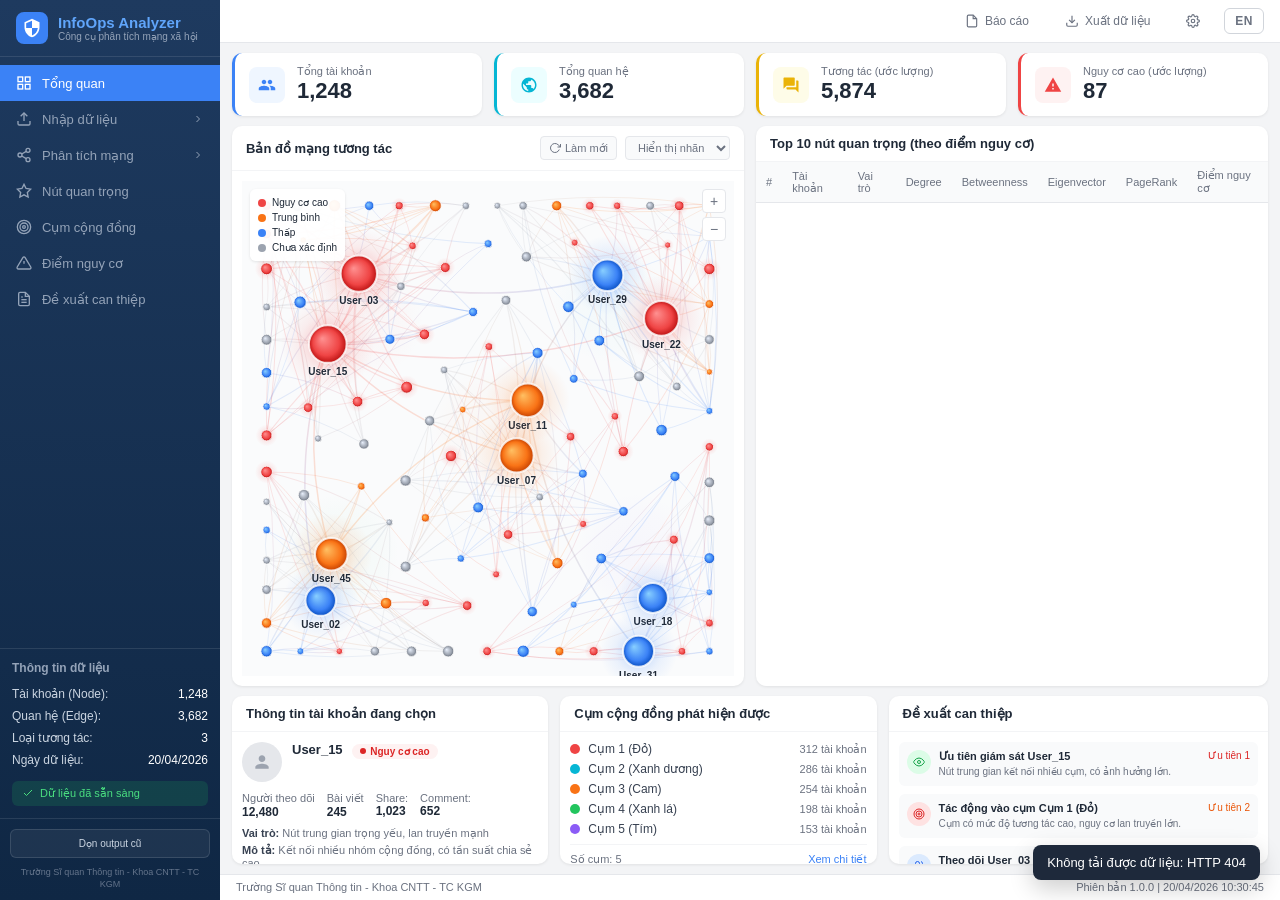
==== commit da2e027c: "Cap_nhat_12/6/2026_lan1" ====
--- a/html/index.html
+++ b/html/index.html
@@ -367,6 +367,7 @@
 
 
   <script src="/js/i18n.js"></script>
+  <script src="/js/mau-session-cache.js"></script>
   <script src="/js/mau-shell.js"></script>
   <script src="/js/mau-graph.js"></script>
   <script src="/js/mau-dashboard.js"></script>
